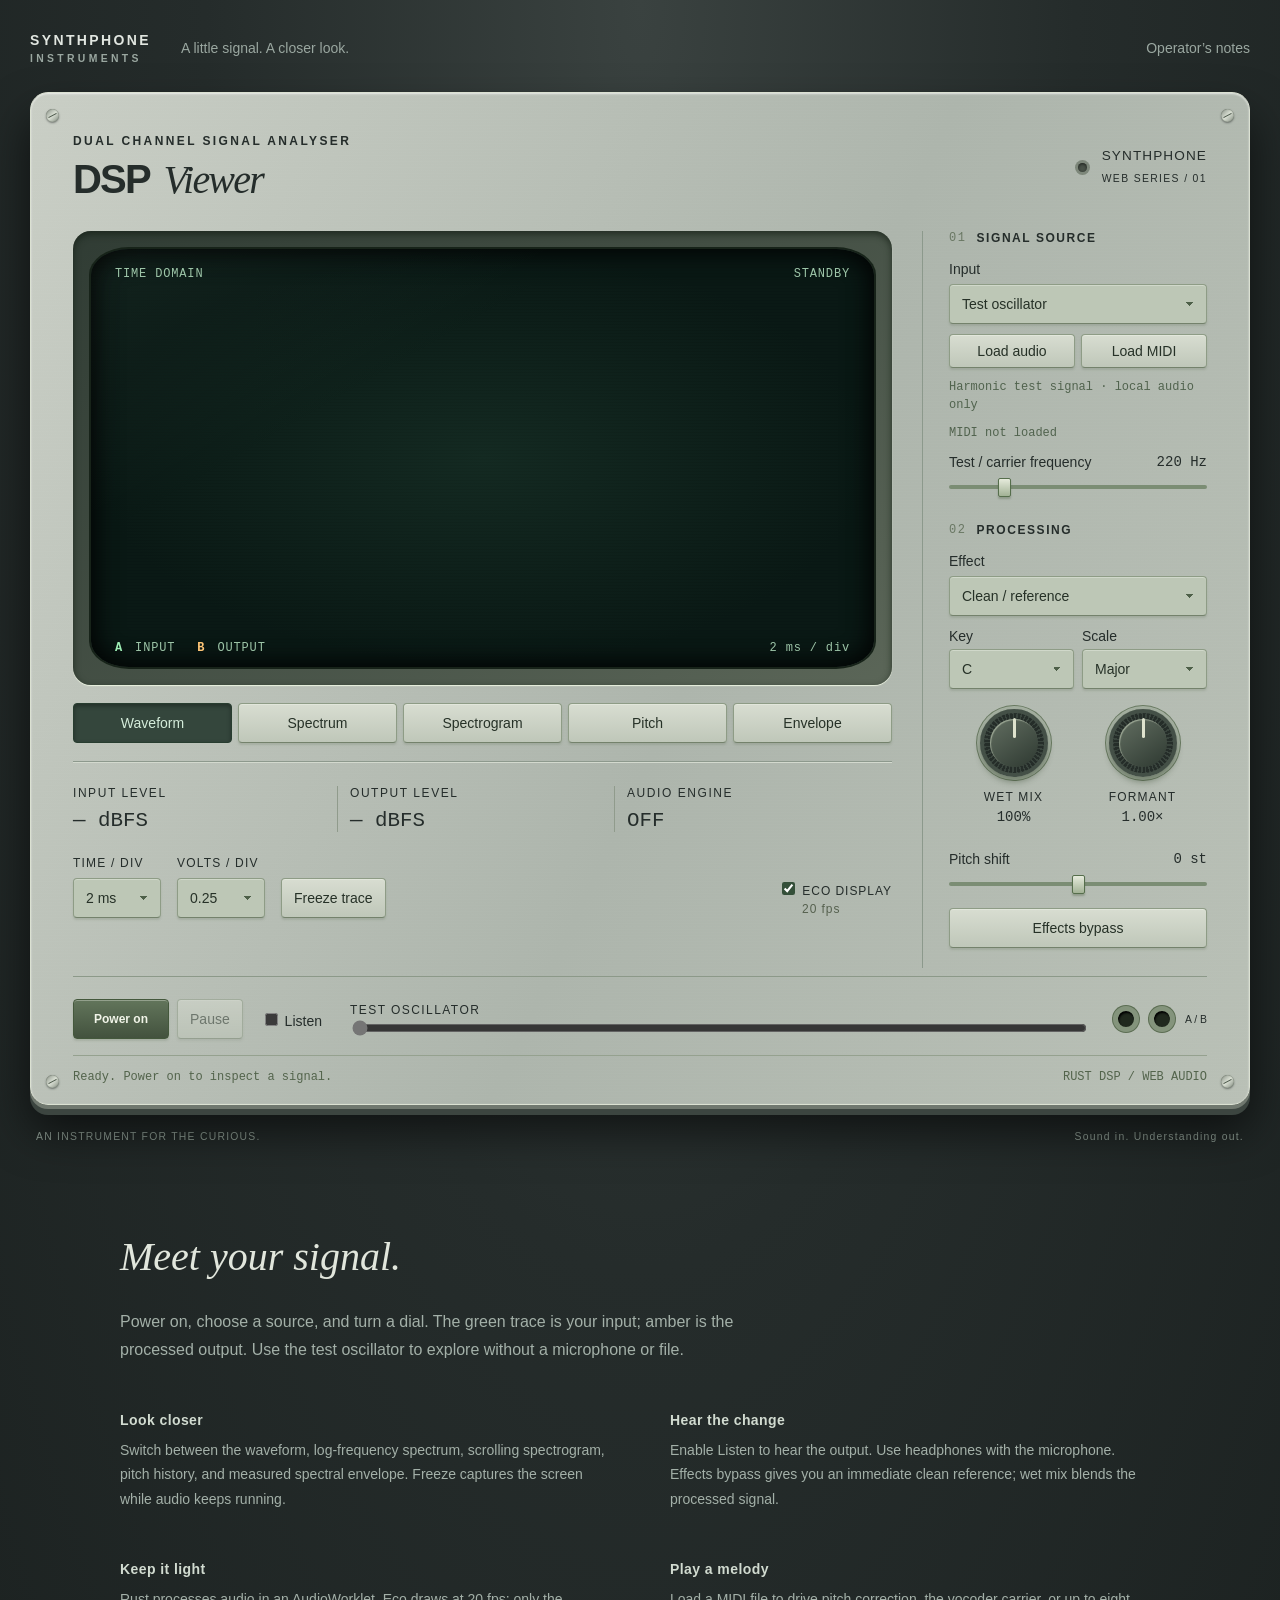
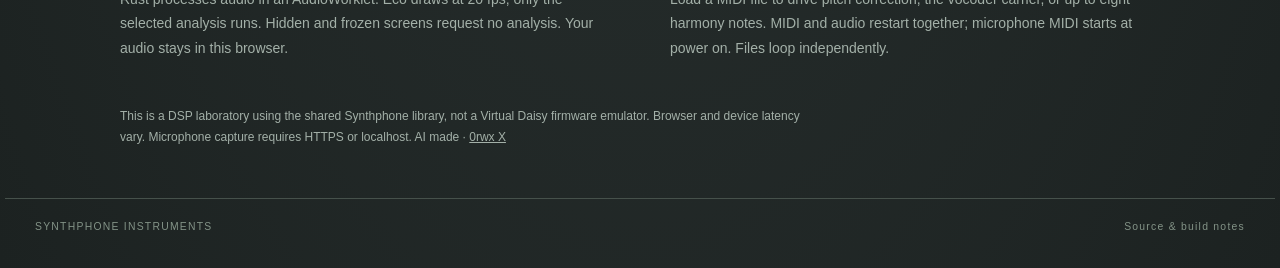
==== web/index.html @ ab773f1d "Build Rust web DSP viewer as an analog oscilloscope" ====
<!doctype html>
<html lang="en"><head><meta charset="utf-8"><meta name="viewport" content="width=device-width, initial-scale=1"><meta name="theme-color" content="#252c2b"><meta name="description" content="A hands-on DSP bench instrument. Hear and inspect Synthphone vocal effects with a Rust-powered dual-trace oscilloscope."><title>DSP Viewer · Synthphone instruments</title><link rel="stylesheet" href="instrument.css"></head>
<body>
<header class="bench-heading"><a class="brand" href="https://github.com/nathansbradshaw/synthphone-diagrams">SYNTHPHONE <span>INSTRUMENTS</span></a><span>A little signal. A closer look.</span><a href="#manual">Operator’s notes</a></header>
<main>
<section class="instrument" aria-label="DSP Viewer bench instrument">
<i class="screw tl" aria-hidden="true"></i><i class="screw tr" aria-hidden="true"></i><i class="screw bl" aria-hidden="true"></i><i class="screw br" aria-hidden="true"></i>
<header class="face-heading"><div><span class="eyebrow">DUAL CHANNEL SIGNAL ANALYSER</span><h1>DSP <em>Viewer</em></h1></div><div class="model"><span class="led" id="power-led"></span><span>SYNTHPHONE<br><b>WEB SERIES / 01</b></span></div></header>
<div class="face-body"><section class="display-section" aria-label="Signal display">
<div class="bezel"><div class="crt"><div class="screen-header"><span id="view-label">TIME DOMAIN</span><span id="screen-state">STANDBY</span></div><canvas id="scope" width="900" height="450" aria-label="Dual trace signal display, input green and output amber"></canvas><div class="screen-footer"><span><b class="channel-a">A</b> INPUT <b class="channel-b">B</b> OUTPUT</span><span id="screen-scale">2 ms / div</span></div></div></div>
<div class="display-switches" role="group" aria-label="Display mode"><button data-view="0" class="selected">Waveform</button><button data-view="1">Spectrum</button><button data-view="2">Spectrogram</button><button data-view="3">Pitch</button><button data-view="4">Envelope</button></div>
<div class="readouts"><div><span>INPUT LEVEL</span><strong id="input-level">— dBFS</strong></div><div><span>OUTPUT LEVEL</span><strong id="output-level">— dBFS</strong></div><div><span id="measure-label">AUDIO ENGINE</span><strong id="measurement">OFF</strong></div></div>
<div class="display-controls"><label class="mini-dial">TIME / DIV<select id="timebase"><option value="0.5">0.5 ms</option><option value="1">1 ms</option><option value="2" selected>2 ms</option></select></label><label class="mini-dial">VOLTS / DIV<select id="vertical"><option value="0.1">0.1</option><option value="0.25" selected>0.25</option><option value="0.5">0.5</option><option value="1">1.0</option></select></label><button id="freeze" aria-pressed="false">Freeze trace</button><label class="eco"><input id="eco" type="checkbox" checked> ECO DISPLAY <span>20 fps</span></label></div>
</section>
<aside class="control-panel" aria-label="Audio and effects controls">
<section class="control-section"><h2><span>01</span> SIGNAL SOURCE</h2><label for="source">Input</label><select id="source"><option value="tone">Test oscillator</option><option value="file">Audio file</option><option value="mic">Microphone</option></select><div class="file-row"><button id="load-audio">Load audio</button><button id="load-midi">Load MIDI</button></div><input hidden id="audio-file" type="file" accept="audio/*"><input hidden id="midi-file" type="file" accept=".mid,.midi"><p class="source-name" id="source-name">Harmonic test signal · local audio only</p><p class="source-name" id="midi-name">MIDI not loaded</p><label class="slider-label" for="frequency">Test / carrier frequency <output id="frequency-value">220 Hz</output></label><input class="flat-range" id="frequency" type="range" min="55" max="880" value="220" step="1"></section>
<section class="control-section"><h2><span>02</span> PROCESSING</h2><label for="effect">Effect</label><select id="effect"><option value="0">Clean / reference</option><option value="1">Pitch correction</option><option value="2">Vocoder</option><option value="3">Bitcrusher</option><option value="4">MIDI harmony</option><option value="5">Pitch / formant shift</option></select><div class="key-row"><label>Key<select id="key"><option>C</option><option>C♯</option><option>D</option><option>D♯</option><option>E</option><option>F</option><option>F♯</option><option>G</option><option>G♯</option><option>A</option><option>A♯</option><option>B</option></select></label><label>Scale<select id="scale"><option value="0">Major</option><option value="12">Minor</option></select></label></div>
<div class="dial-grid"><label class="dial-control"><span class="dial" id="mix-dial"><i></i></span><input id="mix" type="range" min="0" max="1" value="1" step="0.01" aria-label="Wet mix"><span>WET MIX</span><output id="mix-value">100%</output></label><label class="dial-control"><span class="dial" id="formant-dial"><i></i></span><input id="formant" type="range" min="0.5" max="2" value="1" step="0.01" aria-label="Formant ratio"><span>FORMANT</span><output id="formant-value">1.00×</output></label></div>
<label class="slider-label" for="shift">Pitch shift <output id="shift-value">0 st</output></label><input class="flat-range" id="shift" type="range" min="-12" max="12" step="1" value="0">
<div id="pitch-controls" hidden><label class="slider-label" for="strength">Correction <output id="strength-value">80%</output></label><input class="flat-range" id="strength" type="range" min="0" max="1" value="0.8" step="0.01"><label class="slider-label" for="speed">Retune speed <output id="speed-value">0.15</output></label><input class="flat-range" id="speed" type="range" min="0.01" max="1" value="0.15" step="0.01"></div>
<div id="crush-controls" hidden><label class="slider-label" for="bits">Bit depth <output id="bits-value">8 bit</output></label><input class="flat-range" id="bits" type="range" min="1" max="16" value="8" step="1"><label class="slider-label" for="reduction">Sample hold <output id="reduction-value">1×</output></label><input class="flat-range" id="reduction" type="range" min="1" max="32" value="1" step="1"></div>
<button id="bypass" class="bypass" aria-pressed="false">Effects bypass</button></section>
</aside></div>
<footer class="transport"><div class="transport-actions"><button id="power" class="power-button">Power on</button><button id="play" disabled>Pause</button><label class="monitor"><input type="checkbox" id="monitor"> Listen</label></div><div class="transport-file"><label for="seek" id="transport-name">TEST OSCILLATOR</label><input id="seek" type="range" min="0" max="1000" value="0" aria-label="Audio file position" disabled></div><div class="jacks" aria-hidden="true"><span class="jack"></span><span class="jack"></span><small>A / B</small></div></footer>
<div class="instrument-status"><span id="status" role="status" aria-live="polite">Ready. Power on to inspect a signal.</span><span id="engine-info">RUST DSP / WEB AUDIO</span></div>
</section>
<div class="bench-caption"><span>AN INSTRUMENT FOR THE CURIOUS.</span><span>Sound in. Understanding out.</span></div>
<section class="manual" id="manual"><h2>Meet your signal.</h2><p>Power on, choose a source, and turn a dial. The green trace is your input; amber is the processed output. Use the test oscillator to explore without a microphone or file.</p><div class="notes-grid"><article><h3>Look closer</h3><p>Switch between the waveform, log-frequency spectrum, scrolling spectrogram, pitch history, and measured spectral envelope. Freeze captures the screen while audio keeps running.</p></article><article><h3>Hear the change</h3><p>Enable Listen to hear the output. Use headphones with the microphone. Effects bypass gives you an immediate clean reference; wet mix blends the processed signal.</p></article><article><h3>Keep it light</h3><p>Rust processes audio in an AudioWorklet. Eco draws at 20 fps; only the selected analysis runs. Hidden and frozen screens request no analysis. Your audio stays in this browser.</p></article><article><h3>Play a melody</h3><p>Load a MIDI file to drive pitch correction, the vocoder carrier, or up to eight harmony notes. MIDI and audio restart together; microphone MIDI starts at power on. Files loop independently.</p></article></div><p class="small-print">This is a DSP laboratory using the shared Synthphone library, not a Virtual Daisy firmware emulator. Browser and device latency vary. Microphone capture requires HTTPS or localhost. AI made · <a href="https://0rwx.com/">0rwx X</a></p></section>
</main><footer class="page-footer">SYNTHPHONE INSTRUMENTS <a href="https://github.com/nathansbradshaw/synthphone-diagrams">Source &amp; build notes</a></footer>
<script type="module">import init, {mount} from './pkg/dsp_viewer_web.js'; try {await init(); mount();} catch(e) { document.getElementById('status').textContent='Could not start: '+e; console.error(e); }</script>
</body></html>
---- web/instrument.css ----
:root{color-scheme:dark;--metal:#b8beb6;--ink:#252d2b;--green:#9eefb6;--amber:#ffc677;font-family:Arial,Helvetica,sans-serif;font-size:16px}*{box-sizing:border-box}body{margin:0;color:#c5ccc7;background:radial-gradient(ellipse at 50% 0,#3a4240 0,#252c2b 48%,#1c2221 100%);min-height:100vh}a{color:inherit;text-decoration:none}a:hover{text-decoration:underline}.bench-heading{max-width:1330px;margin:0 auto;padding:32px 30px 28px;display:flex;gap:30px;align-items:center;font-size:.875rem;color:#9aa7a0}.bench-heading>a:last-child{margin-left:auto}.brand{letter-spacing:.17em;font-weight:800;color:#e1e6e0}.brand span{display:block;letter-spacing:.32em;font-size:.65rem;margin-top:5px;color:#9aa7a0}main{max-width:1330px;margin:auto;padding:0 30px}.instrument{position:relative;background:repeating-linear-gradient(0deg,#ffffff03 0,#ffffff03 1px,transparent 1px,transparent 3px),linear-gradient(115deg,#c9cec5,#adb5ac 55%,#b9c0b6);border:1px solid #dbe1d2;border-radius:18px;padding:38px 42px 18px;color:var(--ink);box-shadow:0 4px 0 #70786f,0 10px 0 #3c4540,0 25px 45px #0009,inset 0 1px 2px #ffffffa6}.screw{position:absolute;width:13px;height:13px;border-radius:50%;background:linear-gradient(135deg,#899187,#d9dfd3 50%,#838c81);box-shadow:0 1px 2px #252b2a88,inset 0 0 1px #3b4538}.screw:after{content:'';position:absolute;top:6px;left:2px;right:2px;height:1px;background:#444f43;transform:rotate(-28deg)}.tl{left:15px;top:16px}.tr{right:15px;top:16px}.bl{left:15px;bottom:16px}.br{right:15px;bottom:16px}.face-heading{display:flex;justify-content:space-between;align-items:center;margin-bottom:28px}.eyebrow{font-size:.75rem;letter-spacing:.2em;font-weight:bold}h1{font-size:2.5rem;letter-spacing:-.045em;margin:7px 0 0;font-weight:800}h1 em{font-family:Georgia,serif;font-weight:normal;margin-left:5px}.model{display:flex;align-items:center;gap:15px;font-size:.85rem;line-height:1.6;letter-spacing:.08em}.model b{font-size:.65rem;letter-spacing:.13em;font-weight:normal}.led{width:9px;height:9px;display:block;border-radius:50%;background:#4a5349;box-shadow:inset 0 1px 3px #0009,0 0 0 3px #7d877a}.led.on{background:#b8ef92;box-shadow:0 0 8px #8aff54,0 0 0 3px #7d877a}.face-body{display:grid;grid-template-columns:minmax(0,1fr) 285px;gap:30px}.bezel{background:linear-gradient(145deg,#303c34,#5b6658);padding:18px;border-radius:18px;box-shadow:inset 0 3px 7px #111b11a6,0 1px 1px #eaf2df}.crt{background:radial-gradient(ellipse,#142a22,#0a1915 70%);border-radius:38px / 26px;position:relative;overflow:hidden;box-shadow:inset 0 0 24px #000c,0 0 0 2px #172319;color:#9dc5a8;padding:18px 24px 12px}.crt:after{content:'';position:absolute;inset:0;pointer-events:none;background:linear-gradient(150deg,#d8fae00b,transparent 35%),repeating-linear-gradient(0deg,#0000000c 0,#0000000c 1px,transparent 1px,transparent 3px);box-shadow:inset 0 0 30px #0009;border-radius:inherit}.screen-header,.screen-footer{font-family:'Courier New',monospace;font-size:.75rem;letter-spacing:.07em;display:flex;justify-content:space-between;gap:12px;position:relative;z-index:1}.screen-header{padding:0 0 10px}.screen-footer{padding-top:10px}#scope{width:100%;height:340px;display:block}.channel-a{color:var(--green);margin-right:4px}.channel-b{color:var(--amber);margin:0 4px 0 14px}.display-switches{display:flex;gap:6px;padding:18px 0;border-bottom:1px solid #8d998d;box-shadow:0 1px 0 #d3d9ce}.display-switches button{flex:1;padding:10px 4px;font-size:.75rem}.display-switches .selected{background:#34463c;color:#d5eddb;border-color:#283d30;box-shadow:inset 0 2px 4px #0005}.readouts{display:grid;grid-template-columns:1fr 1fr 1fr;padding:24px 0;gap:12px}.readouts>div{border-right:1px solid #909b8c;padding-right:8px}.readouts>div:last-child{border:0}.readouts span{display:block;font-size:.65rem;letter-spacing:.13em;margin-bottom:9px}.readouts strong{font-family:'Courier New',monospace;font-weight:normal;font-size:1.3rem}.display-controls{display:flex;gap:16px;align-items:end;padding-bottom:15px}.mini-dial{font-size:.65rem;letter-spacing:.1em}.mini-dial select{display:block;margin-top:8px;width:88px}.eco{font-size:.65rem;letter-spacing:.08em;margin-left:auto;line-height:1.5}.eco span{display:block;margin-left:24px;color:#56614f}.control-panel{border-left:1px solid #8c998c;padding-left:26px}.control-section{margin-bottom:20px}.control-section h2{font-size:.7rem;letter-spacing:.13em;display:flex;gap:10px;align-items:center;margin:0 0 16px}.control-section h2 span{font-family:'Courier New',monospace;color:#697763;font-weight:normal}.control-section>label{font-size:.75rem;display:block;margin-bottom:7px}.control-section>select{width:100%}button,select{font-family:inherit;font-size:.875rem;color:#263127;background:linear-gradient(#d8ddd1,#bfc7b9);border:1px solid #8e9c86;border-bottom-color:#74826c;border-radius:4px;padding:10px 12px;box-shadow:0 2px 2px #56674d30,inset 0 1px 0 #f7f9f055;cursor:pointer;min-height:40px}button:active{box-shadow:inset 0 2px 3px #0003;transform:translateY(1px)}button:disabled{opacity:.5;cursor:default}button:focus-visible,select:focus-visible,input:focus-visible{outline:2px solid #155f3e;outline-offset:4px}select{appearance:none;background-image:linear-gradient(45deg,transparent 50%,#4e6049 50%),linear-gradient(135deg,#4e6049 50%,transparent 50%);background-position:calc(100% - 16px) 17px,calc(100% - 12px) 17px;background-size:4px 4px;background-repeat:no-repeat;background-color:#bdc7b6;padding-right:28px}.file-row{display:flex;gap:6px;margin-top:10px}.file-row button{flex:1;font-size:.75rem;min-height:34px;padding:7px}.source-name{font-family:'Courier New',monospace;font-size:.7rem;color:#51634e;line-height:1.5;margin:10px 0;overflow-wrap:anywhere}.key-row{display:flex;gap:8px;margin-top:12px}.key-row label{flex:1;font-size:.75rem}.key-row select{display:block;width:100%;margin-top:5px}.dial-grid{display:flex;justify-content:space-around;padding:20px 0 14px}.dial-control{position:relative;display:flex;flex-direction:column;align-items:center;font-size:.65rem;letter-spacing:.1em;gap:5px}.dial{--angle:0deg;width:68px;height:68px;background:repeating-conic-gradient(from 0deg,#252d29 0deg 5deg,#39443d 5deg 8deg);border:4px solid #445047;border-radius:50%;box-shadow:0 5px 6px #30402966,0 0 0 3px #a4afa0,0 0 0 4px #687960;display:block;margin-bottom:8px;position:relative}.dial:before{content:'';position:absolute;inset:6px;border-radius:50%;background:linear-gradient(145deg,#626e61,#2e3931);box-shadow:inset 1px 1px 1px #9ba694}.dial i{position:absolute;width:3px;height:20px;left:29px;top:5px;background:#dfe3ce;transform:rotate(var(--angle));transform-origin:50% 25px;border-radius:2px}.dial-control input{position:absolute;top:0;left:-8px;width:86px;height:74px;margin:0;opacity:.001;cursor:ew-resize}.dial-control:focus-within .dial{outline:2px solid #155f3e;outline-offset:6px}.dial-control output{font-family:'Courier New',monospace;font-size:.8rem;letter-spacing:0}.slider-label{display:flex!important;justify-content:space-between;margin:12px 0 5px!important;font-size:.75rem!important}.slider-label output{font-family:'Courier New',monospace}.flat-range{appearance:none;width:100%;height:4px;background:#7b8d74;border-radius:3px;margin:10px 0 14px;accent-color:#3f5541}.flat-range::-webkit-slider-thumb{appearance:none;width:13px;height:19px;border:1px solid #566e4c;border-radius:2px;background:linear-gradient(#e6ebdc,#a2b295);box-shadow:0 2px 2px #48593c55}.bypass{width:100%;font-size:.75rem;margin-top:8px}.bypass[aria-pressed=true],#freeze[aria-pressed=true]{background:#8b683b;color:#fff0ce}.transport{display:flex;align-items:center;gap:28px;border-top:1px solid #8c9989;margin-top:8px;padding:22px 0 16px}.transport-actions{display:flex;align-items:center;gap:8px}.power-button{background:linear-gradient(#62755b,#43523e);color:#f1f4e8;border-color:#44583c;padding:12px 20px;font-weight:bold;font-size:.75rem}.monitor{font-size:.75rem;margin-left:10px;white-space:nowrap}input[type=checkbox]{accent-color:#344f39}.transport-file{flex:1}.transport-file label{font-size:.65rem;letter-spacing:.12em}.transport-file input{display:block;width:100%;height:16px;accent-color:#435d3c}.jacks{display:flex;align-items:center;gap:10px}.jack{width:26px;height:26px;border:5px solid #84947c;border-radius:50%;background:#20291e;box-shadow:0 0 0 1px #5b6d52,inset 1px 2px 2px #000}.jacks small{font-size:.65rem}.instrument-status{border-top:1px solid #95a18f;display:flex;justify-content:space-between;gap:14px;padding-top:12px;font-family:'Courier New',monospace;font-size:.65rem;line-height:1.5;color:#53644c}.bench-caption{display:flex;justify-content:space-between;margin:26px 6px 0;color:#8e9d94;font-size:.65rem;letter-spacing:.12em}.manual{max-width:1040px;margin:80px auto 50px;color:#a3b0a8;line-height:1.75}.manual h2{font-family:Georgia,serif;font-style:italic;font-size:2.5rem;color:#e1e6dc;font-weight:normal;margin-bottom:12px}.manual>p{max-width:680px}.notes-grid{display:grid;grid-template-columns:1fr 1fr;gap:18px 60px;margin-top:30px}.manual h3{font-size:.875rem;color:#d1dbd0;letter-spacing:.03em;margin-bottom:5px}.manual article p{margin-top:0;font-size:.875rem}.small-print{font-size:.75rem;margin-top:32px}.small-print a{text-decoration:underline}.page-footer{max-width:1270px;margin:40px auto 0;padding:22px 30px 36px;border-top:1px solid #46514b;font-size:.65rem;letter-spacing:.12em;display:flex;justify-content:space-between;color:#839387}[hidden]{display:none!important}@media(min-width:1400px){#scope{height:390px}}@media(max-width:1050px){.instrument{padding:30px 25px 18px}.face-body{gap:20px;grid-template-columns:minmax(0,1fr) 245px}.control-panel{padding-left:20px}.crt{padding:16px}#scope{height:315px}.display-controls{flex-wrap:wrap}.eco{margin-left:0}.readouts strong{font-size:1rem}}@media(max-width:780px){main{padding:0 14px}.bench-heading{padding:24px 18px}.bench-heading>span{display:none}.face-body{grid-template-columns:1fr}.instrument{padding:30px 20px 18px}.face-heading{margin-bottom:20px}.eyebrow{font-size:.6rem}h1{font-size:2rem}.model{font-size:.65rem;gap:8px}.model b{font-size:.55rem}.bezel{padding:10px}.control-panel{border-left:0;border-top:1px solid #8c998c;padding:20px 0 0;display:grid;grid-template-columns:1fr 1fr;gap:24px}.control-section{min-width:0}#scope{height:280px}.display-switches button{font-size:.65rem}.display-controls{justify-content:space-between}.eco{margin-left:0}.transport{gap:12px;flex-wrap:wrap}.jacks{display:none}.transport-file{flex-basis:100%}.instrument-status{flex-direction:column;gap:4px}.bench-caption{font-size:.55rem}.manual{margin:60px 12px 30px}.notes-grid{gap:12px 25px}.readouts{padding:20px 0}.screen-header,.screen-footer{font-size:.6rem}}@media(max-width:430px){.control-panel{grid-template-columns:1fr}.display-switches{gap:3px}.display-switches button{font-size:.6rem}.crt{padding:14px 10px}.readouts span{font-size:.55rem}.readouts strong{font-size:.9rem}.model{display:none}.notes-grid{grid-template-columns:1fr}.transport-actions{gap:6px}.power-button{padding:10px 14px}}
/* Legible panel engraving at the browser's default font size. */
.control-section>label,.slider-label,.key-row label,.file-row button,.bypass,.display-switches button,.monitor{font-size:.875rem!important}.control-section h2,.readouts span,.mini-dial,.dial-control,.eco,.source-name,.instrument-status,.transport-file label{font-size:.75rem}.display-switches{flex-wrap:wrap}.display-switches button{min-width:95px}.dial-control output{font-size:.875rem}.source-name{line-height:1.5}.control-panel{min-width:0}.instrument-status span{overflow-wrap:anywhere}@media(max-width:430px){.display-switches button{flex-basis:30%;min-width:80px}.display-controls{gap:10px}.eco{font-size:.75rem}.readouts span{font-size:.65rem}}
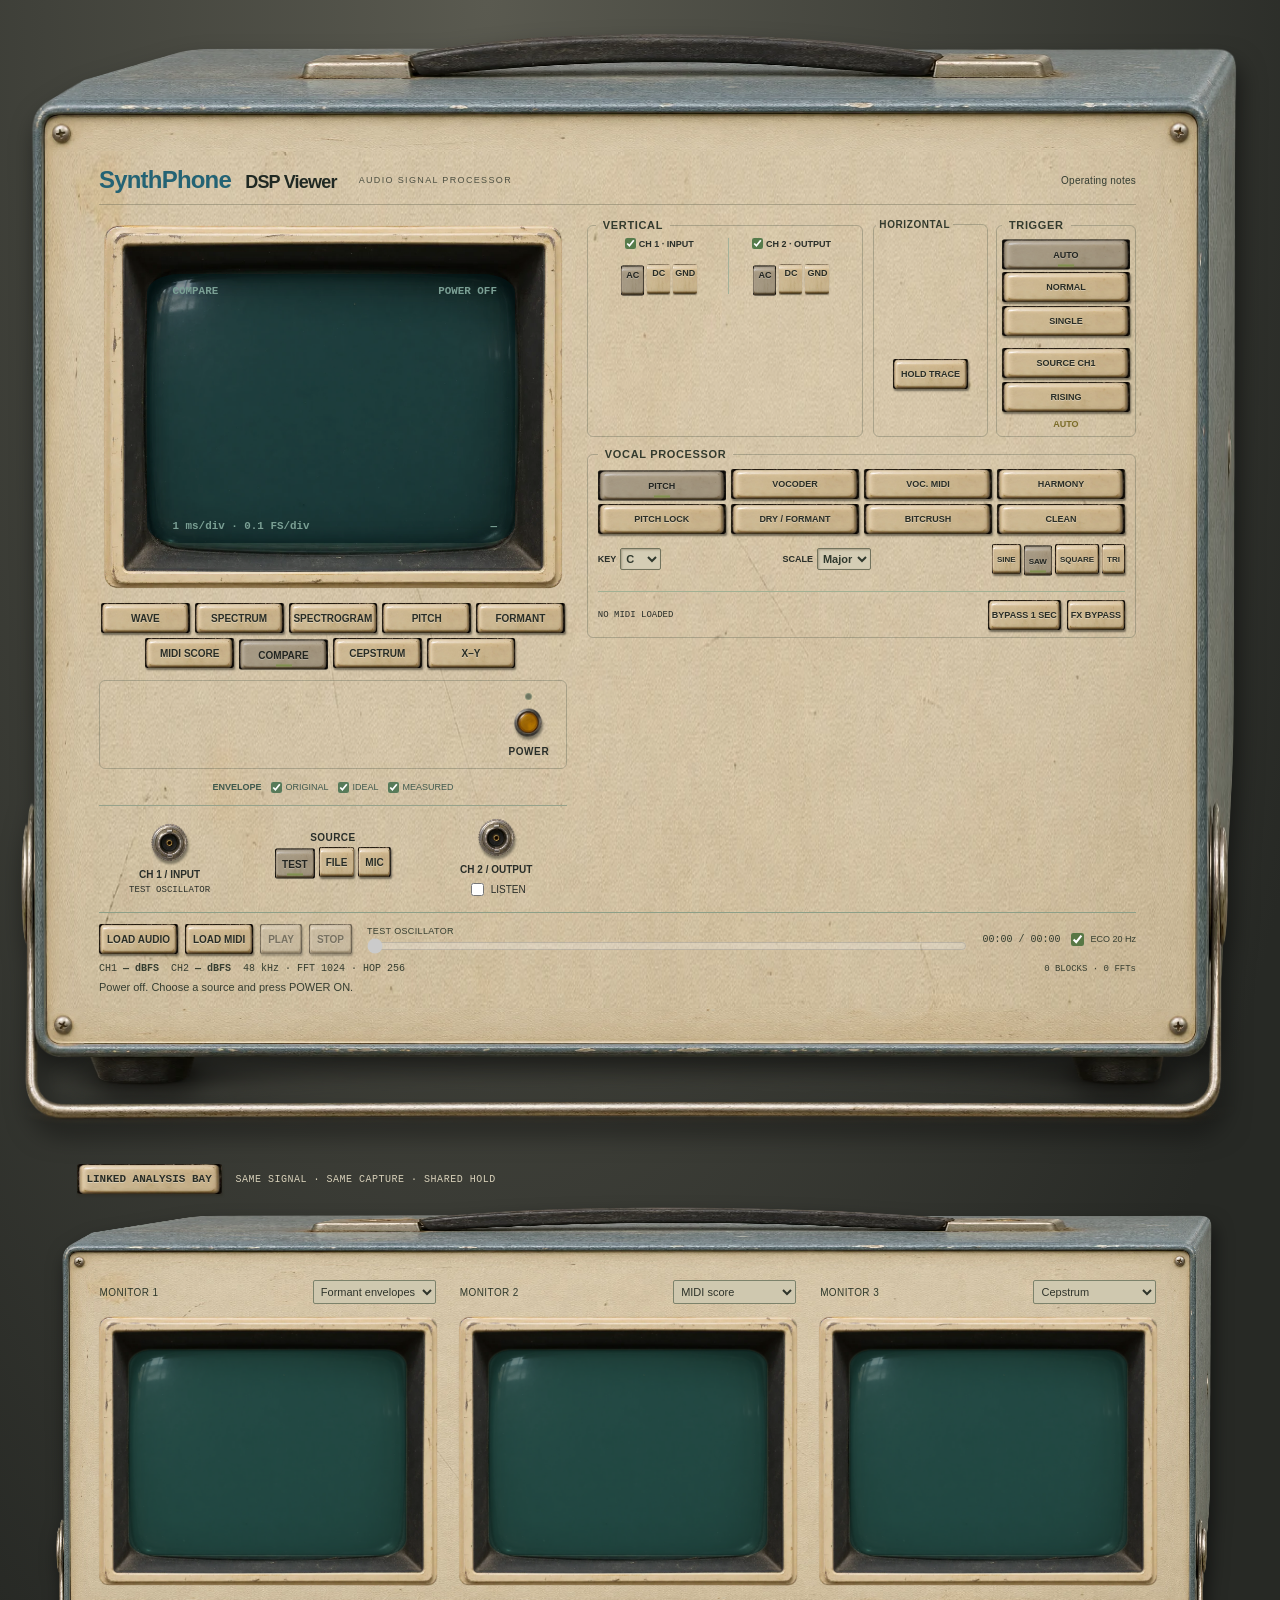
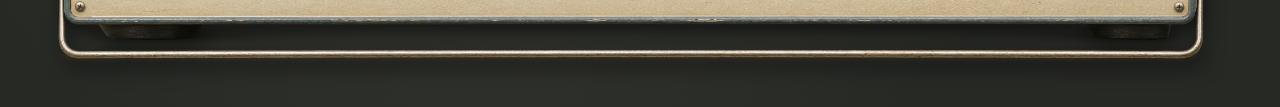
==== commit c7ae4ecd: "Rebuild DSP Viewer as a photographic oscilloscope with full native controls" ====
--- a/web/index.html
+++ b/web/index.html
@@ -1,31 +1,26 @@
 <!doctype html>
-<html lang="en"><head><meta charset="utf-8"><meta name="viewport" content="width=device-width, initial-scale=1"><meta name="theme-color" content="#252c2b"><meta name="description" content="A hands-on DSP bench instrument. Hear and inspect Synthphone vocal effects with a Rust-powered dual-trace oscilloscope."><title>DSP Viewer · Synthphone instruments</title><link rel="stylesheet" href="instrument.css"></head>
-<body>
-<header class="bench-heading"><a class="brand" href="https://github.com/nathansbradshaw/synthphone-diagrams">SYNTHPHONE <span>INSTRUMENTS</span></a><span>A little signal. A closer look.</span><a href="#manual">Operator’s notes</a></header>
-<main>
-<section class="instrument" aria-label="DSP Viewer bench instrument">
-<i class="screw tl" aria-hidden="true"></i><i class="screw tr" aria-hidden="true"></i><i class="screw bl" aria-hidden="true"></i><i class="screw br" aria-hidden="true"></i>
-<header class="face-heading"><div><span class="eyebrow">DUAL CHANNEL SIGNAL ANALYSER</span><h1>DSP <em>Viewer</em></h1></div><div class="model"><span class="led" id="power-led"></span><span>SYNTHPHONE<br><b>WEB SERIES / 01</b></span></div></header>
-<div class="face-body"><section class="display-section" aria-label="Signal display">
-<div class="bezel"><div class="crt"><div class="screen-header"><span id="view-label">TIME DOMAIN</span><span id="screen-state">STANDBY</span></div><canvas id="scope" width="900" height="450" aria-label="Dual trace signal display, input green and output amber"></canvas><div class="screen-footer"><span><b class="channel-a">A</b> INPUT <b class="channel-b">B</b> OUTPUT</span><span id="screen-scale">2 ms / div</span></div></div></div>
-<div class="display-switches" role="group" aria-label="Display mode"><button data-view="0" class="selected">Waveform</button><button data-view="1">Spectrum</button><button data-view="2">Spectrogram</button><button data-view="3">Pitch</button><button data-view="4">Envelope</button></div>
-<div class="readouts"><div><span>INPUT LEVEL</span><strong id="input-level">— dBFS</strong></div><div><span>OUTPUT LEVEL</span><strong id="output-level">— dBFS</strong></div><div><span id="measure-label">AUDIO ENGINE</span><strong id="measurement">OFF</strong></div></div>
-<div class="display-controls"><label class="mini-dial">TIME / DIV<select id="timebase"><option value="0.5">0.5 ms</option><option value="1">1 ms</option><option value="2" selected>2 ms</option></select></label><label class="mini-dial">VOLTS / DIV<select id="vertical"><option value="0.1">0.1</option><option value="0.25" selected>0.25</option><option value="0.5">0.5</option><option value="1">1.0</option></select></label><button id="freeze" aria-pressed="false">Freeze trace</button><label class="eco"><input id="eco" type="checkbox" checked> ECO DISPLAY <span>20 fps</span></label></div>
-</section>
-<aside class="control-panel" aria-label="Audio and effects controls">
-<section class="control-section"><h2><span>01</span> SIGNAL SOURCE</h2><label for="source">Input</label><select id="source"><option value="tone">Test oscillator</option><option value="file">Audio file</option><option value="mic">Microphone</option></select><div class="file-row"><button id="load-audio">Load audio</button><button id="load-midi">Load MIDI</button></div><input hidden id="audio-file" type="file" accept="audio/*"><input hidden id="midi-file" type="file" accept=".mid,.midi"><p class="source-name" id="source-name">Harmonic test signal · local audio only</p><p class="source-name" id="midi-name">MIDI not loaded</p><label class="slider-label" for="frequency">Test / carrier frequency <output id="frequency-value">220 Hz</output></label><input class="flat-range" id="frequency" type="range" min="55" max="880" value="220" step="1"></section>
-<section class="control-section"><h2><span>02</span> PROCESSING</h2><label for="effect">Effect</label><select id="effect"><option value="0">Clean / reference</option><option value="1">Pitch correction</option><option value="2">Vocoder</option><option value="3">Bitcrusher</option><option value="4">MIDI harmony</option><option value="5">Pitch / formant shift</option></select><div class="key-row"><label>Key<select id="key"><option>C</option><option>C♯</option><option>D</option><option>D♯</option><option>E</option><option>F</option><option>F♯</option><option>G</option><option>G♯</option><option>A</option><option>A♯</option><option>B</option></select></label><label>Scale<select id="scale"><option value="0">Major</option><option value="12">Minor</option></select></label></div>
-<div class="dial-grid"><label class="dial-control"><span class="dial" id="mix-dial"><i></i></span><input id="mix" type="range" min="0" max="1" value="1" step="0.01" aria-label="Wet mix"><span>WET MIX</span><output id="mix-value">100%</output></label><label class="dial-control"><span class="dial" id="formant-dial"><i></i></span><input id="formant" type="range" min="0.5" max="2" value="1" step="0.01" aria-label="Formant ratio"><span>FORMANT</span><output id="formant-value">1.00×</output></label></div>
-<label class="slider-label" for="shift">Pitch shift <output id="shift-value">0 st</output></label><input class="flat-range" id="shift" type="range" min="-12" max="12" step="1" value="0">
-<div id="pitch-controls" hidden><label class="slider-label" for="strength">Correction <output id="strength-value">80%</output></label><input class="flat-range" id="strength" type="range" min="0" max="1" value="0.8" step="0.01"><label class="slider-label" for="speed">Retune speed <output id="speed-value">0.15</output></label><input class="flat-range" id="speed" type="range" min="0.01" max="1" value="0.15" step="0.01"></div>
-<div id="crush-controls" hidden><label class="slider-label" for="bits">Bit depth <output id="bits-value">8 bit</output></label><input class="flat-range" id="bits" type="range" min="1" max="16" value="8" step="1"><label class="slider-label" for="reduction">Sample hold <output id="reduction-value">1×</output></label><input class="flat-range" id="reduction" type="range" min="1" max="32" value="1" step="1"></div>
-<button id="bypass" class="bypass" aria-pressed="false">Effects bypass</button></section>
-</aside></div>
-<footer class="transport"><div class="transport-actions"><button id="power" class="power-button">Power on</button><button id="play" disabled>Pause</button><label class="monitor"><input type="checkbox" id="monitor"> Listen</label></div><div class="transport-file"><label for="seek" id="transport-name">TEST OSCILLATOR</label><input id="seek" type="range" min="0" max="1000" value="0" aria-label="Audio file position" disabled></div><div class="jacks" aria-hidden="true"><span class="jack"></span><span class="jack"></span><small>A / B</small></div></footer>
-<div class="instrument-status"><span id="status" role="status" aria-live="polite">Ready. Power on to inspect a signal.</span><span id="engine-info">RUST DSP / WEB AUDIO</span></div>
-</section>
-<div class="bench-caption"><span>AN INSTRUMENT FOR THE CURIOUS.</span><span>Sound in. Understanding out.</span></div>
-<section class="manual" id="manual"><h2>Meet your signal.</h2><p>Power on, choose a source, and turn a dial. The green trace is your input; amber is the processed output. Use the test oscillator to explore without a microphone or file.</p><div class="notes-grid"><article><h3>Look closer</h3><p>Switch between the waveform, log-frequency spectrum, scrolling spectrogram, pitch history, and measured spectral envelope. Freeze captures the screen while audio keeps running.</p></article><article><h3>Hear the change</h3><p>Enable Listen to hear the output. Use headphones with the microphone. Effects bypass gives you an immediate clean reference; wet mix blends the processed signal.</p></article><article><h3>Keep it light</h3><p>Rust processes audio in an AudioWorklet. Eco draws at 20 fps; only the selected analysis runs. Hidden and frozen screens request no analysis. Your audio stays in this browser.</p></article><article><h3>Play a melody</h3><p>Load a MIDI file to drive pitch correction, the vocoder carrier, or up to eight harmony notes. MIDI and audio restart together; microphone MIDI starts at power on. Files loop independently.</p></article></div><p class="small-print">This is a DSP laboratory using the shared Synthphone library, not a Virtual Daisy firmware emulator. Browser and device latency vary. Microphone capture requires HTTPS or localhost. AI made · <a href="https://0rwx.com/">0rwx X</a></p></section>
-</main><footer class="page-footer">SYNTHPHONE INSTRUMENTS <a href="https://github.com/nathansbradshaw/synthphone-diagrams">Source &amp; build notes</a></footer>
-<script type="module">import init, {mount} from './pkg/dsp_viewer_web.js'; try {await init(); mount();} catch(e) { document.getElementById('status').textContent='Could not start: '+e; console.error(e); }</script>
-</body></html>
+<html lang="en" data-build="__BUILD__"><head><meta charset="utf-8"><meta name="viewport" content="width=device-width,initial-scale=1"><meta name="theme-color" content="#25383b"><meta name="description" content="SynthPhone DSP Viewer: a working Rust audio processor and oscilloscope for input/output waveform, spectrum, formant, pitch and MIDI analysis."><title>SynthPhone DSP Viewer</title><link rel="stylesheet" href="instrument.css?v=__BUILD__"><link rel="stylesheet" href="./photographic.css?v=__BUILD__"></head>
+<body><main class="bench"><div class="scope-handle" aria-hidden="true"></div><section class="instrument" data-mode="1" aria-label="SynthPhone DSP Viewer oscilloscope">
+<div class="fastener top-left" aria-hidden="true"></div><div class="fastener top-right" aria-hidden="true"></div><div class="fastener bottom-left" aria-hidden="true"></div><div class="fastener bottom-right" aria-hidden="true"></div>
+<header class="nameplate"><h1><span>SynthPhone</span> DSP Viewer</h1><span class="plate-spec">AUDIO SIGNAL PROCESSOR</span><button id="help-button" class="flat-button" aria-controls="manual" aria-expanded="false">Operating notes</button></header>
+<div class="front-panel"><div class="display-column">
+<div class="crt-hood"><div class="hood-inner"><div class="crt-glass"><canvas id="grid" width="1000" height="800" aria-hidden="true"></canvas><canvas id="scope" width="1000" height="800" aria-label="Live input and output measurement display"></canvas><div class="crt-readout crt-top"><span id="view-label">COMPARE</span><span id="screen-state">POWER OFF</span></div><div class="crt-readout crt-bottom"><span id="screen-scale">1 ms/div · 0.1 FS/div</span><span id="measurement">—</span></div><div class="glass-reflection" aria-hidden="true"></div></div></div></div>
+<div class="measurement-bank" role="group" aria-label="Display measurement"><button data-view="0">WAVE</button><button data-view="1">SPECTRUM</button><button data-view="2">SPECTROGRAM</button><button data-view="3">PITCH</button><button data-view="4">FORMANT</button><button data-view="5">MIDI SCORE</button><button data-view="6" class="selected" aria-pressed="true">COMPARE</button><button data-view="7">CEPSTRUM</button><button data-view="8">X–Y</button></div>
+<div class="crt-adjustments"><div class="knob-mount small" data-id="intensity" data-label="INTENSITY" data-min="0.1" data-max="1" data-step="0.01" data-default="0.7" data-ticks="LOW,MID,HIGH"></div><div class="knob-mount small" data-id="focus" data-label="FOCUS" data-min="0" data-max="1" data-step="0.01" data-default="0.12" data-ticks="SHARP,SOFT"></div><div class="knob-mount small" data-id="illumination" data-label="GRATICULE" data-min="0" data-max="1" data-step="0.01" data-default="0.45" data-ticks="DIM,BRIGHT"></div><div class="knob-mount small" data-id="persistence" data-label="PERSISTENCE" data-min="0" data-max="1" data-step="0.01" data-default="0.15" data-ticks="OFF,LONG"></div><div class="power-control"><span id="power-led" class="indicator"></span><button id="power" aria-label="Power" class="power-rocker" aria-pressed="false">POWER ON</button><small>POWER</small></div></div>
+<div class="overlay-switches" role="group" aria-label="Spectral envelope curves"><span>ENVELOPE</span><label><input id="env-before" type="checkbox" checked>ORIGINAL</label><label><input id="env-ideal" type="checkbox" checked>IDEAL</label><label><input id="env-actual" type="checkbox" checked>MEASURED</label></div>
+<div class="patch-row"><div class="patch-point"><button id="patch-input" class="bnc" aria-label="Input connector: load audio file"><span></span></button><b>CH 1 / INPUT</b><small id="source-name">TEST OSCILLATOR</small></div><div class="source-switch"><span>SOURCE</span><div class="button-strip" role="group" aria-label="Audio source"><button data-source="tone" class="selected">TEST</button><button data-source="file">FILE</button><button data-source="mic">MIC</button></div><select id="source" class="sr-only" aria-label="Audio source"><option value="tone">Test oscillator</option><option value="file">Audio file</option><option value="mic">Microphone</option></select><div class="knob-mount tiny" data-id="test-frequency" data-label="TEST / Hz" data-min="50" data-max="2000" data-step="1" data-default="220" data-ticks="50,440,2k"></div></div><div class="patch-point"><button id="patch-output" class="bnc" aria-label="Output connector: toggle listening" aria-pressed="false"><span></span></button><b>CH 2 / OUTPUT</b><label class="listen-label"><input type="checkbox" id="monitor">LISTEN</label></div></div>
+</div>
+<div class="controls-column"><div class="scope-controls">
+<fieldset class="vertical-bank"><legend>VERTICAL</legend><div class="channel-pair"><div class="channel-control"><label class="channel-enable"><input id="show-a" type="checkbox" checked>CH 1 · INPUT</label><div class="knob-mount small" data-id="position-a" data-label="POSITION" data-min="-3" data-max="3" data-step="0.05" data-default="1.35" data-ticks="−3,0,+3"></div><div class="knob-mount large" data-id="vertical" data-label="FS / DIV" data-values="0.01,0.02,0.05,0.1,0.2,0.5,1" data-default="4" data-ticks=".01,.02,.05,.1,.2,.5,1"></div><div class="coupling" role="group" aria-label="Input coupling"><label><input type="radio" name="coupling-a" value="0" checked>AC</label><label><input type="radio" name="coupling-a" value="1">DC</label><label><input type="radio" name="coupling-a" value="2">GND</label></div></div><div class="channel-control"><label class="channel-enable"><input id="show-b" type="checkbox" checked>CH 2 · OUTPUT</label><div class="knob-mount small" data-id="position-b" data-label="POSITION" data-min="-3" data-max="3" data-step="0.05" data-default="-1.35" data-ticks="−3,0,+3"></div><div class="knob-mount large" data-id="vertical-out" data-label="FS / DIV" data-values="0.01,0.02,0.05,0.1,0.2,0.5,1" data-default="4" data-ticks=".01,.02,.05,.1,.2,.5,1"></div><div class="coupling" role="group" aria-label="Output coupling"><label><input type="radio" name="coupling-b" value="0" checked>AC</label><label><input type="radio" name="coupling-b" value="1">DC</label><label><input type="radio" name="coupling-b" value="2">GND</label></div></div></div></fieldset>
+<div class="sweep-trigger"><fieldset class="horizontal-bank"><legend>HORIZONTAL</legend><div class="knob-mount large" data-id="timebase" data-label="ms / DIV" data-values="0.1,0.2,0.5,1,2" data-default="3" data-ticks=".1,.2,.5,1,2"></div><button id="freeze" class="square-button" aria-pressed="false">HOLD TRACE</button></fieldset><fieldset class="trigger-bank"><legend>TRIGGER</legend><div class="button-strip" role="group" aria-label="Trigger mode"><button data-trigger="0" class="selected">AUTO</button><button data-trigger="1">NORMAL</button><button data-trigger="2">SINGLE</button></div><div class="knob-mount small" data-id="trigger-level" data-label="LEVEL / FS" data-min="-1" data-max="1" data-step="0.01" data-default="0" data-ticks="−1,0,+1"></div><div class="trigger-switches"><button id="trigger-source" aria-pressed="false">SOURCE CH1</button><button id="trigger-slope" aria-pressed="false">RISING</button></div><span id="trigger-led" class="trigger-lamp">AUTO</span></fieldset></div>
+</div>
+<fieldset class="processor-bank"><legend>VOCAL PROCESSOR</legend><div class="mode-bank" role="group" aria-label="Processing mode"><button data-effect="1" class="selected">PITCH</button><button data-effect="2">VOCODER</button><button data-effect="6">VOC. MIDI</button><button data-effect="4">HARMONY</button><button data-effect="7">PITCH LOCK</button><button data-effect="5">DRY / FORMANT</button><button data-effect="3">BITCRUSH</button><button data-effect="0">CLEAN</button></div><select id="effect" class="sr-only" aria-label="Processing mode"><option value="0">Clean</option><option value="1" selected>Pitch correction</option><option value="2">Vocoder</option><option value="3">Bitcrusher</option><option value="4">Harmony (MIDI)</option><option value="5">Dry / formant</option><option value="6">Vocoder harmony (MIDI)</option><option value="7">Pitch lock (MIDI)</option></select>
+<div class="processor-selectors"><label>KEY <select id="key"><option>C</option><option>C♯</option><option>D</option><option>D♯</option><option>E</option><option>F</option><option>F♯</option><option>G</option><option>G♯</option><option>A</option><option>A♯</option><option>B</option></select></label><label>SCALE <select id="scale"><option value="0">Major</option><option value="12">Minor</option></select></label><div class="carrier-wave" role="group" aria-label="Carrier waveform"><button data-carrier="0">SINE</button><button data-carrier="1" class="selected">SAW</button><button data-carrier="2">SQUARE</button><button data-carrier="3">TRI</button></div><input type="hidden" id="carrier" value="1"></div>
+<div class="dsp-knobs"><div class="mode-pitch"><div class="knob-mount medium" data-id="strength" data-label="CORRECTION" data-min="0" data-max="1" data-step="0.01" data-default="0.8" data-ticks="0,50,100" data-unit="%"></div></div><div class="mode-harmony"><div class="knob-mount medium" data-id="harmony-strength" data-label="HARMONY CORR." data-min="0" data-max="1" data-step="0.01" data-default="0.8" data-ticks="0,50,100" data-unit="%"></div></div><div class="mode-pitch"><div class="knob-mount medium" data-id="shift" data-label="PITCH / st" data-min="-12" data-max="24" data-step="0.5" data-default="0" data-ticks="−12,0,+12,+24"></div></div><div class="mode-harmony"><div class="knob-mount medium" data-id="harmony-shift" data-label="HARMONY / st" data-min="-12" data-max="24" data-step="0.5" data-default="0" data-ticks="−12,0,+12,+24"></div></div><div class="knob-mount medium" data-id="frequency" data-label="CARRIER / Hz" data-min="50" data-max="2000" data-step="1" data-default="220" data-ticks="50,440,1k,2k"></div><div class="knob-mount medium" data-id="formant" data-label="FORMANT / st" data-min="-24" data-max="24" data-step="0.5" data-default="0" data-ticks="−24,0,+24"></div><div class="knob-mount medium" data-id="bits" data-label="BIT DEPTH" data-min="1" data-max="16" data-step="1" data-default="16" data-ticks="1,8,16"></div><div class="knob-mount medium" data-id="reduction" data-label="RATE ÷" data-min="1" data-max="32" data-step="1" data-default="1" data-ticks="1,8,16,32"></div><div class="knob-mount medium" data-id="mix" data-label="WET MIX" data-min="0" data-max="1" data-step="0.01" data-default="1" data-ticks="0,50,100" data-unit="%"></div><div class="knob-mount medium" data-id="speed" data-label="RETUNE SPEED" data-min="0.01" data-max="1" data-step="0.01" data-default="0.15" data-ticks="SLOW,FAST"></div></div>
+<div class="processor-bottom"><span id="midi-name">NO MIDI LOADED</span><button id="bypass-now">BYPASS 1 SEC</button><button id="bypass" aria-pressed="false">FX BYPASS</button></div></fieldset>
+</div></div>
+<div class="transport"><button id="load-audio">LOAD AUDIO</button><button id="load-midi">LOAD MIDI</button><button id="play" disabled>PLAY</button><button id="stop" disabled>STOP</button><div class="seek-control"><label id="transport-name" for="seek">TEST OSCILLATOR</label><input id="seek" type="range" min="0" max="1000" value="0" step="0.5" aria-label="Audio file position" disabled></div><output id="play-time">00:00 / 00:00</output><label class="eco-switch"><input id="eco" type="checkbox" checked>ECO 20 Hz</label></div>
+<div class="measurement-strip"><span>CH1 <output id="input-level">— dBFS</output></span><span>CH2 <output id="output-level">— dBFS</output></span><span id="engine-info">48 kHz · FFT 1024 · HOP 256</span><span id="stats" title="FFT count and operation comparisons are estimates; the audio block count is measured.">0 BLOCKS · 0 FFTs</span></div><p id="status" role="status" aria-live="polite">Power off. Choose a source and press POWER ON.</p><input hidden id="audio-file" type="file" accept="audio/*"><input hidden id="midi-file" type="file" accept=".mid,.midi">
+</section><div class="folding-stand" aria-hidden="true"><span></span></div>
+<div class="analysis-header"><button id="analysis-toggle" aria-expanded="true" aria-controls="analysis-bay">LINKED ANALYSIS BAY</button><span>SAME SIGNAL · SAME CAPTURE · SHARED HOLD</span></div><section id="analysis-bay" class="analysis-bay" aria-label="Linked measurement screens"><div class="aux-unit"><label for="aux-view-0">MONITOR 1 <select id="aux-view-0"><option value="1" >Spectrum</option><option value="2" >Spectrogram</option><option value="3" >Pitch</option><option value="4" selected>Formant envelopes</option><option value="5" >MIDI score</option><option value="7" >Cepstrum</option><option value="8" >X–Y</option></select></label><div class="aux-hood"><canvas id="aux-0" width="600" height="400" role="img" aria-label="Linked signal measurement 1"></canvas></div></div><div class="aux-unit"><label for="aux-view-1">MONITOR 2 <select id="aux-view-1"><option value="1" >Spectrum</option><option value="2" >Spectrogram</option><option value="3" >Pitch</option><option value="4" >Formant envelopes</option><option value="5" selected>MIDI score</option><option value="7" >Cepstrum</option><option value="8" >X–Y</option></select></label><div class="aux-hood"><canvas id="aux-1" width="600" height="400" role="img" aria-label="Linked signal measurement 2"></canvas></div></div><div class="aux-unit"><label for="aux-view-2">MONITOR 3 <select id="aux-view-2"><option value="1" >Spectrum</option><option value="2" >Spectrogram</option><option value="3" >Pitch</option><option value="4" >Formant envelopes</option><option value="5" >MIDI score</option><option value="7" selected>Cepstrum</option><option value="8" >X–Y</option></select></label><div class="aux-hood"><canvas id="aux-2" width="600" height="400" role="img" aria-label="Linked signal measurement 3"></canvas></div></div></section><section id="manual" class="operating-notes" hidden><h2>Operating notes</h2><p>Power on starts the selected input. Load an audio file or use the built-in test oscillator; microphone input starts muted. Enable LISTEN at the output connector to hear the processor. Use headphones with a microphone.</p><p>Drag a knob around its center or vertically; use its arrow keys or mouse wheel for small adjustments, Shift for finer movement, and double-click to reset. Channel scale and position affect the display. FS/div means normalized audio full scale, not calibrated electrical volts.</p><p>AUTO shows the current capture even without a trigger. NORMAL waits for a matching edge. SINGLE captures one triggered waveform and holds it; press SINGLE to re-arm. HOLD freezes the display while audio continues. Intensity, focus, graticule and persistence adjust the CRT display.</p><p>COMPARE shows input/output waveforms, spectra, spectrograms and pitch together. SPECTRUM and FORMANT include original, ideal shifted and measured spectral envelopes. MIDI SCORE shows the loaded melody and active target. CEPSTRUM and X–Y are additional views.</p><p>Pitch, vocoder, MIDI vocoder, eight-note harmony, MIDI pitch lock and dry/formant modes preserve the original viewer's controls. Pitch and harmony shifts span −12 to +24 semitones; formant shift spans −24 to +24. Bitcrush and rate reduction operate before the vocal effect. Pitch lock passes through before the first MIDI target, then holds the last target across rests. MIDI and audio restart together when seeking or looping an audio file.</p><p>Audio and MIDI stay in your browser. This instrument uses the shared Rust DSP library; it is not the Virtual Daisy ARM emulator. Fixed 1024-point FFT, 256-sample hop. The audio adapter adds roughly 21.3 ms at 48 kHz, plus browser/device latency. Harmony correction interpolates targets in pitch space. Browser decoding may resample a file to the audio context rate.</p><p>Original feature parity and the reference-photo critique are in the <a href="https://github.com/nathansbradshaw/synthphone-diagrams/tree/main/docs">source documentation</a>. <a href="https://github.com/nathansbradshaw/synthphone-diagrams">Source</a> · AI made · <a href="https://0rwx.com/">0rwx X</a></p></section></main>
+<script type="module">import init,{mount} from './pkg/dsp_viewer_web.js?v=__BUILD__';try{await init({module_or_path:'./pkg/dsp_viewer_web_bg.wasm?v=__BUILD__'});mount();}catch(e){document.getElementById('status').textContent='Could not start: '+e;console.error(e);}</script></body></html>
--- a/web/instrument.css
+++ b/web/instrument.css
@@ -1,3 +1,7 @@
-:root{color-scheme:dark;--metal:#b8beb6;--ink:#252d2b;--green:#9eefb6;--amber:#ffc677;font-family:Arial,Helvetica,sans-serif;font-size:16px}*{box-sizing:border-box}body{margin:0;color:#c5ccc7;background:radial-gradient(ellipse at 50% 0,#3a4240 0,#252c2b 48%,#1c2221 100%);min-height:100vh}a{color:inherit;text-decoration:none}a:hover{text-decoration:underline}.bench-heading{max-width:1330px;margin:0 auto;padding:32px 30px 28px;display:flex;gap:30px;align-items:center;font-size:.875rem;color:#9aa7a0}.bench-heading>a:last-child{margin-left:auto}.brand{letter-spacing:.17em;font-weight:800;color:#e1e6e0}.brand span{display:block;letter-spacing:.32em;font-size:.65rem;margin-top:5px;color:#9aa7a0}main{max-width:1330px;margin:auto;padding:0 30px}.instrument{position:relative;background:repeating-linear-gradient(0deg,#ffffff03 0,#ffffff03 1px,transparent 1px,transparent 3px),linear-gradient(115deg,#c9cec5,#adb5ac 55%,#b9c0b6);border:1px solid #dbe1d2;border-radius:18px;padding:38px 42px 18px;color:var(--ink);box-shadow:0 4px 0 #70786f,0 10px 0 #3c4540,0 25px 45px #0009,inset 0 1px 2px #ffffffa6}.screw{position:absolute;width:13px;height:13px;border-radius:50%;background:linear-gradient(135deg,#899187,#d9dfd3 50%,#838c81);box-shadow:0 1px 2px #252b2a88,inset 0 0 1px #3b4538}.screw:after{content:'';position:absolute;top:6px;left:2px;right:2px;height:1px;background:#444f43;transform:rotate(-28deg)}.tl{left:15px;top:16px}.tr{right:15px;top:16px}.bl{left:15px;bottom:16px}.br{right:15px;bottom:16px}.face-heading{display:flex;justify-content:space-between;align-items:center;margin-bottom:28px}.eyebrow{font-size:.75rem;letter-spacing:.2em;font-weight:bold}h1{font-size:2.5rem;letter-spacing:-.045em;margin:7px 0 0;font-weight:800}h1 em{font-family:Georgia,serif;font-weight:normal;margin-left:5px}.model{display:flex;align-items:center;gap:15px;font-size:.85rem;line-height:1.6;letter-spacing:.08em}.model b{font-size:.65rem;letter-spacing:.13em;font-weight:normal}.led{width:9px;height:9px;display:block;border-radius:50%;background:#4a5349;box-shadow:inset 0 1px 3px #0009,0 0 0 3px #7d877a}.led.on{background:#b8ef92;box-shadow:0 0 8px #8aff54,0 0 0 3px #7d877a}.face-body{display:grid;grid-template-columns:minmax(0,1fr) 285px;gap:30px}.bezel{background:linear-gradient(145deg,#303c34,#5b6658);padding:18px;border-radius:18px;box-shadow:inset 0 3px 7px #111b11a6,0 1px 1px #eaf2df}.crt{background:radial-gradient(ellipse,#142a22,#0a1915 70%);border-radius:38px / 26px;position:relative;overflow:hidden;box-shadow:inset 0 0 24px #000c,0 0 0 2px #172319;color:#9dc5a8;padding:18px 24px 12px}.crt:after{content:'';position:absolute;inset:0;pointer-events:none;background:linear-gradient(150deg,#d8fae00b,transparent 35%),repeating-linear-gradient(0deg,#0000000c 0,#0000000c 1px,transparent 1px,transparent 3px);box-shadow:inset 0 0 30px #0009;border-radius:inherit}.screen-header,.screen-footer{font-family:'Courier New',monospace;font-size:.75rem;letter-spacing:.07em;display:flex;justify-content:space-between;gap:12px;position:relative;z-index:1}.screen-header{padding:0 0 10px}.screen-footer{padding-top:10px}#scope{width:100%;height:340px;display:block}.channel-a{color:var(--green);margin-right:4px}.channel-b{color:var(--amber);margin:0 4px 0 14px}.display-switches{display:flex;gap:6px;padding:18px 0;border-bottom:1px solid #8d998d;box-shadow:0 1px 0 #d3d9ce}.display-switches button{flex:1;padding:10px 4px;font-size:.75rem}.display-switches .selected{background:#34463c;color:#d5eddb;border-color:#283d30;box-shadow:inset 0 2px 4px #0005}.readouts{display:grid;grid-template-columns:1fr 1fr 1fr;padding:24px 0;gap:12px}.readouts>div{border-right:1px solid #909b8c;padding-right:8px}.readouts>div:last-child{border:0}.readouts span{display:block;font-size:.65rem;letter-spacing:.13em;margin-bottom:9px}.readouts strong{font-family:'Courier New',monospace;font-weight:normal;font-size:1.3rem}.display-controls{display:flex;gap:16px;align-items:end;padding-bottom:15px}.mini-dial{font-size:.65rem;letter-spacing:.1em}.mini-dial select{display:block;margin-top:8px;width:88px}.eco{font-size:.65rem;letter-spacing:.08em;margin-left:auto;line-height:1.5}.eco span{display:block;margin-left:24px;color:#56614f}.control-panel{border-left:1px solid #8c998c;padding-left:26px}.control-section{margin-bottom:20px}.control-section h2{font-size:.7rem;letter-spacing:.13em;display:flex;gap:10px;align-items:center;margin:0 0 16px}.control-section h2 span{font-family:'Courier New',monospace;color:#697763;font-weight:normal}.control-section>label{font-size:.75rem;display:block;margin-bottom:7px}.control-section>select{width:100%}button,select{font-family:inherit;font-size:.875rem;color:#263127;background:linear-gradient(#d8ddd1,#bfc7b9);border:1px solid #8e9c86;border-bottom-color:#74826c;border-radius:4px;padding:10px 12px;box-shadow:0 2px 2px #56674d30,inset 0 1px 0 #f7f9f055;cursor:pointer;min-height:40px}button:active{box-shadow:inset 0 2px 3px #0003;transform:translateY(1px)}button:disabled{opacity:.5;cursor:default}button:focus-visible,select:focus-visible,input:focus-visible{outline:2px solid #155f3e;outline-offset:4px}select{appearance:none;background-image:linear-gradient(45deg,transparent 50%,#4e6049 50%),linear-gradient(135deg,#4e6049 50%,transparent 50%);background-position:calc(100% - 16px) 17px,calc(100% - 12px) 17px;background-size:4px 4px;background-repeat:no-repeat;background-color:#bdc7b6;padding-right:28px}.file-row{display:flex;gap:6px;margin-top:10px}.file-row button{flex:1;font-size:.75rem;min-height:34px;padding:7px}.source-name{font-family:'Courier New',monospace;font-size:.7rem;color:#51634e;line-height:1.5;margin:10px 0;overflow-wrap:anywhere}.key-row{display:flex;gap:8px;margin-top:12px}.key-row label{flex:1;font-size:.75rem}.key-row select{display:block;width:100%;margin-top:5px}.dial-grid{display:flex;justify-content:space-around;padding:20px 0 14px}.dial-control{position:relative;display:flex;flex-direction:column;align-items:center;font-size:.65rem;letter-spacing:.1em;gap:5px}.dial{--angle:0deg;width:68px;height:68px;background:repeating-conic-gradient(from 0deg,#252d29 0deg 5deg,#39443d 5deg 8deg);border:4px solid #445047;border-radius:50%;box-shadow:0 5px 6px #30402966,0 0 0 3px #a4afa0,0 0 0 4px #687960;display:block;margin-bottom:8px;position:relative}.dial:before{content:'';position:absolute;inset:6px;border-radius:50%;background:linear-gradient(145deg,#626e61,#2e3931);box-shadow:inset 1px 1px 1px #9ba694}.dial i{position:absolute;width:3px;height:20px;left:29px;top:5px;background:#dfe3ce;transform:rotate(var(--angle));transform-origin:50% 25px;border-radius:2px}.dial-control input{position:absolute;top:0;left:-8px;width:86px;height:74px;margin:0;opacity:.001;cursor:ew-resize}.dial-control:focus-within .dial{outline:2px solid #155f3e;outline-offset:6px}.dial-control output{font-family:'Courier New',monospace;font-size:.8rem;letter-spacing:0}.slider-label{display:flex!important;justify-content:space-between;margin:12px 0 5px!important;font-size:.75rem!important}.slider-label output{font-family:'Courier New',monospace}.flat-range{appearance:none;width:100%;height:4px;background:#7b8d74;border-radius:3px;margin:10px 0 14px;accent-color:#3f5541}.flat-range::-webkit-slider-thumb{appearance:none;width:13px;height:19px;border:1px solid #566e4c;border-radius:2px;background:linear-gradient(#e6ebdc,#a2b295);box-shadow:0 2px 2px #48593c55}.bypass{width:100%;font-size:.75rem;margin-top:8px}.bypass[aria-pressed=true],#freeze[aria-pressed=true]{background:#8b683b;color:#fff0ce}.transport{display:flex;align-items:center;gap:28px;border-top:1px solid #8c9989;margin-top:8px;padding:22px 0 16px}.transport-actions{display:flex;align-items:center;gap:8px}.power-button{background:linear-gradient(#62755b,#43523e);color:#f1f4e8;border-color:#44583c;padding:12px 20px;font-weight:bold;font-size:.75rem}.monitor{font-size:.75rem;margin-left:10px;white-space:nowrap}input[type=checkbox]{accent-color:#344f39}.transport-file{flex:1}.transport-file label{font-size:.65rem;letter-spacing:.12em}.transport-file input{display:block;width:100%;height:16px;accent-color:#435d3c}.jacks{display:flex;align-items:center;gap:10px}.jack{width:26px;height:26px;border:5px solid #84947c;border-radius:50%;background:#20291e;box-shadow:0 0 0 1px #5b6d52,inset 1px 2px 2px #000}.jacks small{font-size:.65rem}.instrument-status{border-top:1px solid #95a18f;display:flex;justify-content:space-between;gap:14px;padding-top:12px;font-family:'Courier New',monospace;font-size:.65rem;line-height:1.5;color:#53644c}.bench-caption{display:flex;justify-content:space-between;margin:26px 6px 0;color:#8e9d94;font-size:.65rem;letter-spacing:.12em}.manual{max-width:1040px;margin:80px auto 50px;color:#a3b0a8;line-height:1.75}.manual h2{font-family:Georgia,serif;font-style:italic;font-size:2.5rem;color:#e1e6dc;font-weight:normal;margin-bottom:12px}.manual>p{max-width:680px}.notes-grid{display:grid;grid-template-columns:1fr 1fr;gap:18px 60px;margin-top:30px}.manual h3{font-size:.875rem;color:#d1dbd0;letter-spacing:.03em;margin-bottom:5px}.manual article p{margin-top:0;font-size:.875rem}.small-print{font-size:.75rem;margin-top:32px}.small-print a{text-decoration:underline}.page-footer{max-width:1270px;margin:40px auto 0;padding:22px 30px 36px;border-top:1px solid #46514b;font-size:.65rem;letter-spacing:.12em;display:flex;justify-content:space-between;color:#839387}[hidden]{display:none!important}@media(min-width:1400px){#scope{height:390px}}@media(max-width:1050px){.instrument{padding:30px 25px 18px}.face-body{gap:20px;grid-template-columns:minmax(0,1fr) 245px}.control-panel{padding-left:20px}.crt{padding:16px}#scope{height:315px}.display-controls{flex-wrap:wrap}.eco{margin-left:0}.readouts strong{font-size:1rem}}@media(max-width:780px){main{padding:0 14px}.bench-heading{padding:24px 18px}.bench-heading>span{display:none}.face-body{grid-template-columns:1fr}.instrument{padding:30px 20px 18px}.face-heading{margin-bottom:20px}.eyebrow{font-size:.6rem}h1{font-size:2rem}.model{font-size:.65rem;gap:8px}.model b{font-size:.55rem}.bezel{padding:10px}.control-panel{border-left:0;border-top:1px solid #8c998c;padding:20px 0 0;display:grid;grid-template-columns:1fr 1fr;gap:24px}.control-section{min-width:0}#scope{height:280px}.display-switches button{font-size:.65rem}.display-controls{justify-content:space-between}.eco{margin-left:0}.transport{gap:12px;flex-wrap:wrap}.jacks{display:none}.transport-file{flex-basis:100%}.instrument-status{flex-direction:column;gap:4px}.bench-caption{font-size:.55rem}.manual{margin:60px 12px 30px}.notes-grid{gap:12px 25px}.readouts{padding:20px 0}.screen-header,.screen-footer{font-size:.6rem}}@media(max-width:430px){.control-panel{grid-template-columns:1fr}.display-switches{gap:3px}.display-switches button{font-size:.6rem}.crt{padding:14px 10px}.readouts span{font-size:.55rem}.readouts strong{font-size:.9rem}.model{display:none}.notes-grid{grid-template-columns:1fr}.transport-actions{gap:6px}.power-button{padding:10px 14px}}
-/* Legible panel engraving at the browser's default font size. */
-.control-section>label,.slider-label,.key-row label,.file-row button,.bypass,.display-switches button,.monitor{font-size:.875rem!important}.control-section h2,.readouts span,.mini-dial,.dial-control,.eco,.source-name,.instrument-status,.transport-file label{font-size:.75rem}.display-switches{flex-wrap:wrap}.display-switches button{min-width:95px}.dial-control output{font-size:.875rem}.source-name{line-height:1.5}.control-panel{min-width:0}.instrument-status span{overflow-wrap:anywhere}@media(max-width:430px){.display-switches button{flex-basis:30%;min-width:80px}.display-controls{gap:10px}.eco{font-size:.75rem}.readouts span{font-size:.65rem}}
+:root{color-scheme:light;font:14px Arial,Helvetica,sans-serif;background:#303332;color:#1c2827;--case:#476874;--panel:#d1d2c4;--ink:#2b3b39;--trace:#6cffe0;--phosphor:#123f40}*{box-sizing:border-box}body{margin:0;background:linear-gradient(115deg,#343937,#242927);min-height:100vh;padding:62px 22px 36px}button,input,select{font:inherit}button{cursor:pointer}button:disabled{cursor:default;color:#778174}button:focus-visible,input:focus-visible,select:focus-visible,a:focus-visible{outline:2px solid #193f71;outline-offset:3px}button{min-height:29px;color:#263a35;border:1px solid #899584;border-bottom:2px solid #71806c;border-radius:2px;background:linear-gradient(110deg,#eeeddd,#c9ceba);padding:5px 8px;font-size:11px;font-weight:600;letter-spacing:.025em;box-shadow:inset 0 1px #ffffec99,1px 2px 2px #3c52332a}button:active,button[aria-pressed=true],button.selected{border-bottom-width:1px;border-top-width:2px;background:#99a890;box-shadow:inset 0 2px 3px #4057394d;transform:translateY(1px)}button.selected,button[aria-pressed=true]{color:#142e23}button.selected:after{content:'';display:block;height:2px;background:#baf083;max-width:20px;margin:3px auto -1px;box-shadow:0 0 3px #c0ff8d70}.bench{position:relative;max-width:1460px;margin:0 auto}.scope-handle{position:absolute;left:30%;right:30%;top:-41px;height:60px;border:13px solid #283f43;border-top-width:18px;border-bottom:0;border-radius:33px 33px 0 0;box-shadow:inset 0 3px 2px #6991904d,0 -1px #607d78;z-index:0;background:transparent}.instrument{position:relative;isolation:isolate;border:12px solid var(--case);border-bottom-width:17px;border-right-width:16px;border-top-width:16px;border-radius:11px;background:linear-gradient(102deg,#dcddcf,#c8cbbc);padding:15px 22px 10px;box-shadow:inset 0 0 0 1px #f4f4e2,inset 0 1px 1px #fff8,inset -4px -5px 4px #61776a8c,6px 8px 0 #2d4650,12px 18px 25px #0008,0 3px 1px #1c333b}.instrument:before{content:'';position:absolute;left:-7px;right:0;top:-36px;height:22px;border-radius:7px 7px 0 0;background:linear-gradient(#557884,#3b5965);transform:skewX(-17deg);transform-origin:bottom left;border-top:1px solid #829b9f;box-shadow:inset 0 1px #a9b5ac4d;z-index:-1}.instrument:after{content:'';position:absolute;right:-31px;top:-21px;bottom:-6px;width:16px;background:linear-gradient(90deg,#344d58,#253e47);transform:skewY(-40deg);transform-origin:top left;border-radius:0 6px 7px 0;z-index:-1}.fastener{position:absolute;width:9px;height:9px;border-radius:50%;background:radial-gradient(circle at 35% 25%,#f0efdb,#8d9a87 60%,#546955);box-shadow:0 1px 1px #52634e,inset 0 0 1px #344c3a}.fastener:before{content:'';position:absolute;left:2px;right:2px;top:4px;height:1px;background:#364932;transform:rotate(-30deg)}.top-left{top:5px;left:5px}.top-right{top:5px;right:5px}.bottom-left{bottom:5px;left:5px}.bottom-right{bottom:5px;right:5px}.nameplate{display:flex;gap:22px;align-items:center;padding-bottom:10px;margin-bottom:12px;border-bottom:1px solid #8e9d8d}.nameplate h1{font-size:18px;letter-spacing:-.5px;margin:0;font-weight:600;white-space:nowrap}.nameplate h1 span{font-weight:700;color:#365f6d;margin-right:10px;font-size:21px}.plate-spec{font-size:10px;letter-spacing:.15em;color:#4d655d}.flat-button{margin-left:auto;font-weight:400;background:transparent;border:0;box-shadow:none;color:#405c51;min-height:26px;font-size:11px}.front-panel{display:grid;grid-template-columns:minmax(0,46fr) minmax(0,54fr);gap:22px;align-items:start}.display-column,.controls-column{min-width:0}.crt-hood{background:linear-gradient(125deg,#797e6c,#a4aa94 49%,#687560);padding:10px 12px 11px 9px;border:1px solid #7c8b76;border-bottom-color:#edf0d8;border-radius:13px 10px 11px 13px;box-shadow:inset 2px 3px 3px #2a3d2377,1px 1px 1px #f3f4df}.hood-inner{padding:18px 10px 8px 21px;border-radius:8px;background:linear-gradient(110deg,#202c27,#111e18 29%,#1f2d25 83%,#4b5747);box-shadow:inset 4px 4px 12px #07100c,inset -4px -4px 6px #64725b}.crt-glass{position:relative;background:radial-gradient(ellipse at 40% 40%,#175b5a,#0b353a 85%,#132d2f);aspect-ratio:1.32;border-radius:7% / 6%;overflow:hidden;border:1px solid #354c40;box-shadow:inset 0 0 24px #011d228c,inset 0 1px 4px #021516}#grid,#scope{position:absolute;inset:0;width:100%;height:100%;display:block;pointer-events:none}#grid{opacity:var(--grid-opacity,.45)}#scope{filter:blur(var(--focus-blur,.1px));opacity:var(--trace-opacity,.7)}.crt-readout{position:absolute;left:7%;right:5%;font:clamp(10px,.96vw,14px) 'Courier New',monospace;font-weight:600;color:#80f4cb;display:flex;gap:8px;justify-content:space-between;pointer-events:none;text-shadow:0 0 3px #5cffb85c;z-index:2}.crt-top{top:4%}.crt-bottom{bottom:4%}.crt-bottom #screen-scale{white-space:pre-line}.glass-reflection{position:absolute;inset:0;pointer-events:none;background:linear-gradient(110deg,#c2e8d910 0%,#c2e8d900 19%,transparent 68%,#02181838 100%);box-shadow:inset 0 0 16px #001c1d77;border-radius:inherit}.instrument:not(.powered) .crt-glass{background:radial-gradient(ellipse at 40% 45%,#18474a,#152f36 80%)}.instrument:not(.powered) .crt-readout{color:#7a9f94;text-shadow:none}.measurement-bank{display:grid;grid-template-columns:repeat(5,minmax(0,1fr));gap:5px;margin:10px 2px 0}.measurement-bank button{font-size:10px;padding:5px 1px;min-height:27px}.measurement-bank button:nth-last-child(-n+4){position:relative;left:50%}.crt-adjustments{display:grid;grid-template-columns:repeat(4,minmax(0,1fr)) 66px;align-items:center;border:1px solid #96a38d;border-radius:3px;padding:5px 4px 3px;margin-top:12px;min-height:89px}.knob-mount{position:relative;text-align:center;min-width:0;display:flex;align-items:center;flex-direction:column;--size:76px;--angle:0deg}.knob-label{font-size:10px;letter-spacing:.025em;line-height:1.2;font-weight:600;color:#30463d;margin-bottom:2px;white-space:nowrap}.knob-face{width:var(--size);height:var(--size);position:relative;flex-shrink:0;touch-action:none}.knob-scale{position:absolute;inset:0;width:100%;height:100%;overflow:visible;pointer-events:none}.knob-scale line{stroke:#43594a;stroke-width:.65}.knob-scale text{fill:#425749;font:9px Arial,sans-serif;text-anchor:middle;dominant-baseline:middle}.knob-shaft{position:absolute;inset:21%;border-radius:50%;border:1px solid #aab29c;background:repeating-conic-gradient(from 2deg,#b5bf9f 0deg 7deg,#dce0bf 8deg 13deg,#adba99 14deg 15deg);box-shadow:2px 3px 2px #485e3c55,inset 1px 1px 1px #f5f6d3;transform:rotate(var(--angle));pointer-events:none}.knob-shaft:before{content:'';position:absolute;inset:15%;border-radius:50%;background:linear-gradient(130deg,#e8e9c9,#cdd6af 50%,#b9c6a0);box-shadow:inset 1px 1px 1px #f3f3d7,inset -1px -2px 1px #a7b694}.knob-shaft:after{content:'';position:absolute;top:6%;left:calc(50% - 1px);width:2px;height:25%;background:#3a4e3e;border-radius:1px;box-shadow:1px 0 #eff0cf70}.large{--size:112px}.large .knob-shaft{inset:24%;border-width:2px;box-shadow:3px 5px 3px #40553655,inset 1px 1px #f3f3d6}.large .knob-shaft:before{inset:27%;border:1px solid #9eac8d;background:radial-gradient(circle at 35% 30%,#d5dabb,#aaba95)}.large .knob-shaft:after{height:28%;top:3%;width:3px}.large .knob-scale text{font-size:9px}.small{--size:62px}.small .knob-label{font-size:9px}.small .knob-shaft{inset:22%;background:repeating-conic-gradient(#bbc6a9 0deg 12deg,#e0e4c9 13deg 22deg,#b2bfa1 23deg 25deg)}.tiny{--size:52px}.tiny .knob-label{font-size:9px}.medium{--size:76px}.knob-input{position:absolute;inset:0;width:100%;height:100%;opacity:.001;margin:0;cursor:grab;touch-action:none}.knob-input:active{cursor:grabbing}.knob-face:has(input:focus-visible){outline:2px solid #1c3e67;outline-offset:2px;border-radius:50%}.knob-value{font:11px 'Courier New',monospace;color:#405541;line-height:1.2;min-height:13px;margin-top:-2px;white-space:nowrap}.small .knob-value,.tiny .knob-value{font-size:9px;min-height:10px}.knob-input:disabled{cursor:default}.knob-mount:has(input:disabled){opacity:.45}.power-control{display:flex;align-items:center;flex-direction:column;gap:7px}.power-control small{font-size:10px;font-weight:600;letter-spacing:.06em}.power-rocker{border:2px solid #273a31;border-radius:13px;width:38px;height:33px;min-height:33px;padding:0;background:radial-gradient(circle at 40% 30%,#dbc944,#b29826 62%,#706a29);font-size:0;box-shadow:0 0 0 3px #728174,inset 0 0 0 2px #b4b567}.power-rocker:after{content:'I';display:block;font:600 15px Arial;color:#3b4429;background:transparent!important;box-shadow:none!important;margin:auto!important;height:auto!important}.power-rocker[aria-pressed=true]{background:radial-gradient(circle at 40% 30%,#e4d757,#bdac2d);box-shadow:0 0 0 3px #728174,inset 1px 2px 3px #74661c}.indicator{display:block;width:5px;height:5px;border-radius:50%;background:#6d7561;box-shadow:0 0 0 1px #8b9479}.indicator.on{background:#d6e945;box-shadow:0 0 4px #d6e945,0 0 0 1px #9eab65}.overlay-switches{display:flex;align-items:center;justify-content:center;gap:10px;margin:9px 1px 4px;font-size:9px;color:#3f594d;flex-wrap:wrap;min-height:18px}.overlay-switches>span{font-weight:bold}.overlay-switches label{display:flex;gap:3px;align-items:center}.overlay-switches input{accent-color:#577a59;width:11px;height:11px;margin:0}.patch-row{display:grid;grid-template-columns:1fr 1.2fr 1fr;align-items:center;border-top:1px solid #96a28b;margin-top:9px;padding-top:10px;gap:8px}.patch-point{display:flex;align-items:center;flex-direction:column;gap:5px;min-width:0}.patch-point b{font-size:10px;font-weight:600}.patch-point small{font:9px 'Courier New',monospace;max-width:150px;overflow:hidden;text-overflow:ellipsis;white-space:nowrap}.bnc{position:relative;width:43px;height:43px;border-radius:50%;border:2px solid #828d7c;background:conic-gradient(#d9dec6,#80957f,#e1e4d0,#8b9b88,#c4cdb7,#d8ddc6);box-shadow:0 0 0 2px #b5c0a3,1px 3px 3px #41583e66,inset 0 0 0 4px #9eae92;padding:0;flex-shrink:0}.bnc span{position:absolute;inset:9px;border-radius:50%;background:radial-gradient(circle,#212c25 0% 30%,#c7ceb3 32% 39%,#324331 42% 72%,#91a380 75%);border:1px solid #556d4f}.bnc.connected span{background:radial-gradient(circle at 35% 30%,#526760,#1a2b24 70%);inset:3px;border:4px solid #647c62;box-shadow:1px 3px 3px #1f342c77}.bnc.connected:after{content:'';position:absolute;left:12px;top:28px;width:16px;height:38px;background:linear-gradient(90deg,#152b25,#334c41,#132a22);border-radius:3px 3px 10px 10px;transform:rotate(8deg);transform-origin:top center;pointer-events:none;box-shadow:2px 3px 3px #53614d66;z-index:5}.listen-label{font-size:10px;display:flex;align-items:center;gap:4px}.listen-label input{accent-color:#51714d}.source-switch{display:flex;align-items:center;flex-direction:column;gap:4px}.source-switch>span{font-size:10px;font-weight:600;letter-spacing:.04em}.source-switch .knob-mount{margin-top:2px}.scope-controls{display:grid;grid-template-columns:minmax(0,1fr) minmax(0,.95fr);gap:10px}fieldset{min-width:0;margin:0;padding:7px 8px 9px;border:1px solid #96a28e;border-radius:4px;box-shadow:0 1px 0 #eff1dc88}legend{font-size:11px;font-weight:700;letter-spacing:.06em;padding:0 7px;color:#314b43}.channel-pair{display:grid;grid-template-columns:1fr 1fr;gap:5px}.channel-control{min-width:0;display:flex;align-items:center;flex-direction:column;gap:4px}.channel-enable{font-size:9px;display:flex;align-items:center;gap:3px;font-weight:600;white-space:nowrap}.channel-enable input{width:11px;height:11px;margin:0;accent-color:#567b4b}.channel-control+.channel-control{border-left:1px solid #a4b29a}.coupling{display:flex;justify-content:center;gap:3px;font-size:9px;padding-top:3px}.coupling label{position:relative;min-width:23px;padding:4px 2px;text-align:center;border:1px solid #92a184;background:#dce1cd;box-shadow:inset 0 1px #f8f8e1;cursor:pointer}.coupling input{position:absolute;inset:0;width:100%;height:100%;opacity:0;margin:0;cursor:pointer}.coupling label:has(input:checked){background:#a5b292;box-shadow:inset 0 1px 2px #5e76525c}.coupling label:has(input:focus-visible){outline:2px solid #193f71}.sweep-trigger{display:grid;grid-template-columns:.9fr 1.1fr;gap:8px}.horizontal-bank{display:flex;flex-direction:column;align-items:center;justify-content:space-around;padding:10px 2px}.horizontal-bank legend{font-size:10px;padding:0 3px}.horizontal-bank .large{--size:110px}.horizontal-bank .knob-label{font-size:10px}.square-button{font-size:9px;margin-top:9px;max-width:88px}.trigger-bank{padding:7px 5px}.trigger-bank .button-strip{display:flex;flex-direction:column;gap:4px}.trigger-bank .button-strip button{font-size:9px;min-height:23px;padding:3px}.trigger-bank>.knob-mount{margin:6px 0}.trigger-switches{display:grid;gap:4px}.trigger-switches button{font-size:9px;min-height:22px;padding:3px}.trigger-lamp{font-size:9px;font-weight:bold;text-align:center;display:block;margin-top:7px;color:#7b6c28}.trigger-lamp.triggered{color:#3a692c;text-shadow:0 0 4px #b8e35f}.processor-bank{margin-top:11px;padding:9px 10px 7px}.mode-bank{display:grid;grid-template-columns:repeat(4,minmax(0,1fr));gap:5px}.mode-bank button{font-size:9px;padding:4px 2px;min-height:26px}.processor-selectors{display:flex;flex-wrap:wrap;align-items:center;justify-content:space-between;gap:7px;margin:10px 0 4px}.processor-selectors>label{display:flex;align-items:center;gap:4px;font-size:9px;font-weight:600}.processor-selectors select{font-size:11px;border:1px solid #8c9e84;background:#e4e8d5;border-radius:2px;color:#304c3f;padding:3px 1px;min-width:41px}.carrier-wave{display:flex;gap:3px}.carrier-wave button{font-size:8px;min-height:23px;padding:3px 5px}.dsp-knobs{display:grid;grid-template-columns:repeat(4,minmax(0,1fr));gap:6px 4px;align-items:start}.dsp-knobs .knob-label{font-size:9px}.mode-harmony{display:none}.instrument[data-mode="4"] .mode-harmony{display:block}.instrument[data-mode="4"] .mode-pitch{display:none}.processor-bottom{display:flex;align-items:center;gap:6px;border-top:1px solid #a1b093;margin-top:7px;padding-top:8px}.processor-bottom #midi-name{font:9px 'Courier New',monospace;flex:1;min-width:0;overflow:hidden;text-overflow:ellipsis;white-space:nowrap}.processor-bottom button{font-size:9px;min-height:24px;padding:4px}.transport{display:flex;gap:7px;align-items:center;border-top:1px solid #8d9f87;margin-top:13px;padding-top:11px}.transport button{font-size:10px;white-space:nowrap}.seek-control{flex:1;min-width:40px;display:flex;flex-direction:column;gap:4px;margin:0 8px}.seek-control label{font-size:9px;white-space:nowrap;overflow:hidden;text-overflow:ellipsis;letter-spacing:.04em}.seek-control input{margin:0;width:100%;height:12px;accent-color:#526e4c}.transport output{font:10px 'Courier New',monospace;white-space:nowrap}.eco-switch{font-size:9px;display:flex;gap:3px;align-items:center;white-space:nowrap}.eco-switch input{accent-color:#587745}.measurement-strip{display:flex;justify-content:space-between;gap:12px;align-items:center;padding-top:9px;font:10px 'Courier New',monospace;color:#425d4b;flex-wrap:wrap}.measurement-strip output{font-weight:bold}.measurement-strip #stats{margin-left:auto;font-size:9px}#status{font-size:11px;color:#435b4c;margin:7px 0 0;min-height:15px}.folding-stand{position:relative;height:64px;border-left:5px solid #748982;border-right:5px solid #6c8179;max-width:93%;margin:-9px auto 0;border-radius:0 0 22px 22px;transform:perspective(300px) rotateX(-14deg);box-shadow:inset 2px 0 #adbbb2,inset -2px 0 #3c5650,1px 2px 2px #172e2880;pointer-events:none;z-index:-1}.folding-stand span{position:absolute;left:4%;right:4%;bottom:0;height:11px;background:linear-gradient(#7a8e84,#344b42);border-radius:7px;box-shadow:1px 3px 6px #0009}.folding-stand span:after{content:'';display:block;width:46%;height:15px;margin:-2px auto;background:linear-gradient(#344a42,#192d26);border-radius:4px;box-shadow:inset 0 1px #617369}.operating-notes{color:#bcc8bb;max-width:1000px;margin:30px auto 0;font-size:14px;line-height:1.7}.operating-notes h2{font-size:18px;color:#e0e7da}.operating-notes a{color:#c6e0bc}.sr-only{position:absolute;width:1px;height:1px;overflow:hidden;clip-path:inset(50%);white-space:nowrap;border:0;padding:0;margin:-1px}[hidden]{display:none!important}.button-strip{display:flex;gap:4px}.button-strip button{font-size:10px;padding:4px 7px;min-height:23px}
+@media(min-width:1400px){.medium{--size:87px}.small{--size:67px}.large{--size:124px}.horizontal-bank .large{--size:124px}.knob-label,.dsp-knobs .knob-label{font-size:10px}.measurement-bank button,.mode-bank button{font-size:11px}.channel-enable{font-size:11px}.scope-controls{gap:13px}.sweep-trigger{gap:11px}}
+@media(max-width:1100px){body{padding:53px 15px 25px}.instrument{padding:13px 14px 10px}.front-panel{grid-template-columns:minmax(0,45fr) minmax(0,55fr);gap:14px}.scope-controls{grid-template-columns:1.05fr 1fr;gap:7px}.sweep-trigger{gap:6px}.large,.horizontal-bank .large{--size:91px}.small{--size:53px}.medium{--size:68px}.knob-label{font-size:9px}.knob-scale text{font-size:10px}.large .knob-scale text{font-size:10px}.crt-adjustments{grid-template-columns:repeat(4,minmax(0,1fr)) 49px}.power-rocker{width:30px;height:28px;min-height:28px}.power-control small{font-size:8px}.crt-readout{font-size:11px}.plate-spec{font-size:9px}.scope-controls legend{font-size:10px}.coupling{gap:2px}.coupling label{min-width:19px;font-size:8px}.mode-bank button{font-size:8px}.carrier-wave button{font-size:8px;padding:3px}.processor-selectors{gap:5px}.measurement-bank button{font-size:9px}.channel-enable{font-size:8px}.channel-control{gap:3px}.processor-bottom #midi-name{max-width:110px}.transport{flex-wrap:wrap}.seek-control{min-width:120px}.measurement-strip{font-size:9px}}
+@media(max-width:850px){body{padding:50px 12px 22px}.front-panel{grid-template-columns:1fr}.nameplate h1{font-size:17px}.nameplate h1 span{font-size:19px}.plate-spec{display:none}.controls-column{margin-top:10px;display:grid;grid-template-columns:1fr 1.1fr;gap:12px;align-items:start}.scope-controls{grid-template-columns:1fr}.sweep-trigger{grid-template-columns:1fr 1fr}.processor-bank{margin-top:0}.vertical-bank{padding:7px}.channel-control{gap:2px}.channel-pair{gap:4px}.large,.horizontal-bank .large{--size:102px}.small{--size:60px}.medium{--size:77px}.knob-label,.dsp-knobs .knob-label{font-size:10px}.mode-bank button{font-size:9px}.dsp-knobs{grid-template-columns:repeat(2,minmax(0,1fr));gap:9px}.processor-selectors{flex-wrap:wrap;gap:9px}.carrier-wave{width:100%;justify-content:center}.processor-bottom{flex-wrap:wrap}.processor-bottom #midi-name{max-width:none;flex-basis:100%}.crt-glass{aspect-ratio:1.4}.crt-readout{font-size:14px}.measurement-bank{grid-template-columns:repeat(5,minmax(0,1fr));gap:6px}.measurement-bank button{font-size:12px;min-height:34px}.crt-adjustments{grid-template-columns:repeat(4,minmax(0,1fr)) 66px}.crt-adjustments .small{--size:73px}.crt-adjustments .knob-label{font-size:10px}.overlay-switches{font-size:11px}.patch-point b{font-size:12px}.patch-point small{font-size:11px}.source-switch>span{font-size:11px}.channel-enable{font-size:10px}.source-switch .tiny{--size:65px}.source-switch .tiny .knob-label{font-size:10px}.coupling label{font-size:10px;min-width:27px}.transport button{font-size:12px;min-height:35px}.transport output,.eco-switch{font-size:11px}.scope-controls legend{font-size:12px}.processor-selectors select{font-size:14px}.processor-selectors>label{font-size:11px}.carrier-wave button{font-size:10px;min-height:28px}.processor-bottom button{font-size:10px;min-height:29px}.processor-bottom #midi-name{font-size:10px}.knob-value{font-size:12px}.small .knob-value{font-size:10px}.trigger-bank .button-strip button,.trigger-switches button{font-size:11px;min-height:28px}.measurement-strip{font-size:11px}.measurement-strip #stats{font-size:10px}#status{font-size:12px}.folding-stand{height:49px}}
+@media(max-width:540px){body{padding:44px 10px 20px}.instrument{padding:12px 9px 10px;border-width:8px;border-bottom-width:13px;border-right-width:10px}.instrument:before{top:-27px;height:18px}.instrument:after{right:-21px;width:11px;top:-19px}.nameplate{gap:8px;flex-wrap:wrap;margin-bottom:10px}.nameplate h1{font-size:15px}.nameplate h1 span{font-size:17px;margin-right:5px}.flat-button{font-size:10px;min-height:22px;padding:3px}.front-panel{gap:8px}.hood-inner{padding:12px 6px 5px 13px}.crt-hood{padding:7px}.crt-glass{aspect-ratio:1.25}.crt-readout{font-size:10px;left:5%;right:4%}.measurement-bank{grid-template-columns:repeat(3,minmax(0,1fr));gap:5px}.measurement-bank button{font-size:11px;min-height:35px}.measurement-bank button:nth-last-child(-n+4){left:0}.crt-adjustments{grid-template-columns:repeat(4,minmax(0,1fr))}.crt-adjustments .small{--size:60px}.crt-adjustments .knob-label{font-size:8px}.power-control{grid-column:1/-1;flex-direction:row;justify-content:center;gap:13px;margin:5px 0}.power-control small{font-size:11px}.power-rocker{width:36px;height:30px;min-height:30px}.overlay-switches{gap:7px;font-size:10px}.patch-row{gap:4px}.source-switch .button-strip{gap:3px}.button-strip button{font-size:10px;padding:4px 6px;min-height:31px}.patch-point b{font-size:10px}.patch-point small{max-width:85px;font-size:9px}.source-switch .tiny{--size:58px}.source-switch .tiny .knob-label{font-size:8px}.controls-column{display:block}.scope-controls{grid-template-columns:1.1fr 1fr;gap:7px}.sweep-trigger{grid-template-columns:1fr}.trigger-bank .button-strip{flex-direction:row}.trigger-bank .button-strip button{font-size:9px;min-width:0;flex:1;padding:5px 2px}.trigger-bank>.knob-mount{--size:64px}.trigger-switches{grid-template-columns:1fr 1fr;gap:3px}.trigger-switches button{font-size:9px;padding:3px}.horizontal-bank{display:flex;flex-direction:row;flex-wrap:wrap;padding:4px 2px 8px;justify-content:center}.horizontal-bank .large{--size:94px}.horizontal-bank legend{font-size:11px}.horizontal-bank .square-button{margin-top:0;max-width:none;min-width:90%;font-size:10px}.channel-control .small{--size:62px}.channel-control .large{--size:88px}.channel-enable{white-space:normal;font-size:9px;gap:3px;align-items:start;min-height:25px}.channel-enable input{width:13px;height:13px;flex-shrink:0}.channel-pair{gap:2px}.coupling{flex-direction:column;width:70%;margin-top:8px;gap:5px}.coupling label{font-size:11px;min-height:25px;display:grid;place-items:center}.channel-control{gap:9px}.processor-bank{margin-top:13px;padding:9px 7px}.dsp-knobs{grid-template-columns:repeat(4,minmax(0,1fr));gap:10px 2px}.medium{--size:69px}.dsp-knobs .knob-label{font-size:8px}.processor-selectors{gap:8px}.processor-selectors select{font-size:16px}.processor-selectors>label{font-size:11px}.carrier-wave{width:auto}.carrier-wave button{font-size:9px;min-height:29px}.mode-bank{gap:5px}.mode-bank button{font-size:9px;min-height:35px}.processor-bottom{justify-content:space-between}.processor-bottom #midi-name{flex-basis:100%;max-width:100%;font-size:11px}.processor-bottom button{font-size:11px;min-height:32px}.transport{gap:6px}.transport button{font-size:11px;flex:1;min-height:36px}.seek-control{flex-basis:100%;margin:3px 0;order:2}.seek-control label{font-size:11px}.seek-control input{height:20px}.transport output{order:3;flex:1}.eco-switch{order:3}.measurement-strip{font-size:10px;gap:6px}.measurement-strip #stats{font-size:9px;margin-left:0;flex-basis:100%}.measurement-strip #engine-info{flex-basis:100%}#status{font-size:12px;line-height:1.4}.folding-stand{height:39px}.operating-notes{font-size:14px}.source-switch>span{font-size:10px}}
+@media(prefers-reduced-motion:reduce){*{scroll-behavior:auto}}
+.bench{isolation:isolate}.fine-knob{position:absolute;left:37%;top:37%;width:26%;height:26%;--size:100%;z-index:3}.fine-knob .knob-face{width:100%;height:100%}.fine-knob .knob-shaft{inset:0;border:1px solid #95a789;background:repeating-conic-gradient(#bccaa6 0deg 12deg,#d7ddba 13deg 22deg,#99ad86 23deg 25deg);box-shadow:1px 2px 2px #334b3a77}.fine-knob .knob-shaft:before{inset:15%}.fine-knob .knob-shaft:after{width:1px;height:20%;left:50%;top:3%}.fine-mark{position:absolute;inset:0;display:grid;place-items:center;font:6px Arial;color:#465a42;pointer-events:none}.fine-knob .knob-input{z-index:2}.fine-knob:has(input:focus-visible){outline:1px solid #174477;border-radius:50%}
--- a/web/photographic.css
+++ b/web/photographic.css
@@ -0,0 +1,53 @@
+/* Generated photographic components; prompts and provenance: assets/README.md. */
+:root{background:#272925;--ink:#292e29;color:#292e29}
+body{background:radial-gradient(ellipse at 38% 0,#5a5a50,#272925 80%);padding:24px 14px 36px}
+.bench{max-width:1536px}
+.scope-handle,.folding-stand,.fastener,.instrument:before,.instrument:after{display:none}
+.instrument{border-style:solid;border-color:transparent;border-width:128px 115px 132px 70px;border-radius:0;border-image:url('./assets/enclosure.webp') 270 245 280 150 fill stretch;padding:14px 15px 12px;background:none;box-shadow:none;filter:drop-shadow(4px 14px 12px #0008)}
+.nameplate{border-color:#6d6c566b;margin-bottom:14px;padding-bottom:10px}
+.nameplate h1{font-family:Arial,Helvetica,sans-serif;font-size:18px;letter-spacing:-.8px;color:#202923}
+.nameplate h1 span{color:#246374;font-size:24px}
+.plate-spec{font-size:9px;color:#4d5042}
+.front-panel{gap:20px;grid-template-columns:minmax(0,46fr) minmax(0,54fr)}
+.crt-hood{position:relative;background:url('./assets/crt.webp') center/100% 100% no-repeat;border:0;border-radius:0;box-shadow:none;padding:11.8% 11% 10.7% 10.2%;aspect-ratio:1.25}
+.hood-inner{padding:0;background:none;border-radius:0;box-shadow:none;width:100%;height:100%}
+.crt-glass,.instrument:not(.powered) .crt-glass{aspect-ratio:auto;width:100%;height:100%;border:0;border-radius:9% / 7%;background:#001b206e;box-shadow:inset 0 0 18px #001718a8}
+.glass-reflection{background:none;box-shadow:none}
+.instrument:not(.powered) #grid,.instrument:not(.powered) #scope{opacity:.35}
+.crt-readout{font-size:clamp(9px,.85vw,12px);color:#85ffc6;text-shadow:0 0 3px #5cffb870}
+button:not(.bnc):not(.power-rocker):not(.flat-button),.coupling label{position:relative;border:0;border-radius:2px;background:transparent url('./assets/button.webp') center/112% 136% no-repeat;box-shadow:1px 2px 2px #302e2599;color:#292d25;text-shadow:0 1px #fff5;min-height:30px;letter-spacing:0;font-weight:600;transition:filter 80ms,transform 80ms}
+button:not(.bnc):not(.power-rocker):not(.flat-button):active,button.selected:not(.bnc):not(.power-rocker),button[aria-pressed=true]:not(.bnc):not(.power-rocker),.coupling label:has(input:checked){background:transparent url('./assets/button.webp') center/112% 136% no-repeat;filter:brightness(.83) saturate(.7);transform:translateY(1.5px);box-shadow:inset 0 1px 2px #29261f70,0 1px 1px #ede0bb80}
+button:disabled{filter:grayscale(.4);opacity:.53}
+button.selected:after{position:absolute;left:calc(50% - 8px);bottom:3px;width:16px;height:2px;margin:0;background:#98b144;box-shadow:0 0 2px #a4cd4b66}
+.flat-button{background:transparent;border:0;box-shadow:none;color:#343d32;padding:3px 0;font-size:10px}
+.knob-shaft,.small .knob-shaft,.large .knob-shaft,.fine-knob .knob-shaft{inset:18%;background:url('./assets/knob.webp') center/100% 100% no-repeat;border:0;box-shadow:none;transform:none;border-radius:0;filter:drop-shadow(1px 3px 1.2px #25271e80)}
+.knob-shaft:before,.large .knob-shaft:before,.fine-knob .knob-shaft:before{inset:0;border:0;background:none;box-shadow:none}
+.knob-shaft:after,.large .knob-shaft:after,.fine-knob .knob-shaft:after{inset:0;width:auto;height:auto;background:linear-gradient(#34362d,#34362d) center 18%/2px 21% no-repeat;border-radius:0;box-shadow:none;transform:rotate(var(--angle))}
+.fine-knob{left:36%;top:36%;width:28%;height:28%;filter:brightness(.88)}
+.fine-knob .knob-shaft{inset:0}
+.fine-mark{font-size:5px;color:#373b2e}
+.knob-label,legend,.knob-value,.knob-scale text{color:#343b2e;fill:#343b2e}
+.knob-scale line{stroke:#343b2e}
+.knob-mount:has(input:disabled){opacity:.57}
+fieldset,.crt-adjustments{border:1px solid #5c65555c;box-shadow:none;border-radius:6px}
+.coupling label{background-size:140% 140%;box-shadow:0 1px 1px #29271e80}
+.processor-selectors select{border:1px solid #72735d;background:#d4cdb5;box-shadow:inset 1px 1px 2px #655b4066;color:#2f382d}
+.power-rocker{background:radial-gradient(circle at 38% 25%,#d4bc44,#ac9022 68%,#5f5728);border:3px solid #333b2f;box-shadow:0 0 0 3px #888977,inset 1px 2px 3px #fcdf7c77,2px 3px 3px #292d2077;border-radius:50%;width:33px;height:33px}
+.power-rocker,.power-rocker[aria-pressed=true]{border:0;box-shadow:none;background:transparent url('./assets/power.webp') center/100% 100% no-repeat;filter:drop-shadow(1px 3px 1px #25271e80)}
+.power-rocker[aria-pressed=true]{filter:drop-shadow(0 1px 1px #25271e80) brightness(.85);transform:translateY(1px)}
+.power-rocker:after{content:''}
+.bnc{background:url('./assets/bnc.webp') center/100% 100% no-repeat;border:0;box-shadow:none;filter:drop-shadow(1px 3px 1px #2c2d2380)}
+.bnc span{display:none}.bnc.connected{filter:drop-shadow(1px 3px 1px #2c2d2380) brightness(.86)}.bnc.connected:after{display:none}.bnc[aria-pressed=true]:before{content:'';position:absolute;right:0;top:0;width:5px;height:5px;border-radius:50%;background:#c2dd55;box-shadow:0 0 2px #c2dd55}
+.analysis-header{display:flex;align-items:center;gap:14px;margin:24px 5% 8px;color:#d6cfb8;font:10px 'Courier New',monospace;letter-spacing:.05em}
+.analysis-header button{min-width:145px;padding:9px}
+.analysis-bay{border-style:solid;border-color:transparent;border-width:70px 64px 74px 40px;border-image:url('./assets/enclosure.webp') 270 245 280 150 fill stretch;padding:8px 3px;background:none;filter:drop-shadow(3px 9px 9px #0008);display:grid;grid-template-columns:repeat(3,minmax(0,1fr));gap:14px;margin:0 3%}
+.aux-unit{min-width:0}
+.aux-unit>label{display:flex;align-items:center;justify-content:space-between;gap:6px;color:#303a2d;font-size:10px;letter-spacing:.04em;margin:0 5px 8px}
+.aux-unit select{max-width:75%;font:11px Arial;padding:4px 3px;color:#2f342b;border:1px solid #7c826b;border-radius:2px;background:#cfc8af}
+.aux-hood{background:url('./assets/crt.webp') center/100% 100%;padding:11% 10% 10%;aspect-ratio:1.25}
+.aux-hood canvas{display:block;width:100%;height:100%;background:#00171985;border-radius:8%;filter:drop-shadow(0 0 1px #92ffd677)}
+#control-tip{position:fixed;z-index:999;max-width:240px;padding:10px 12px;border:1px solid #aeac8b;border-radius:3px;background:#f0e5c9;color:#2c3328;box-shadow:2px 4px 10px #0007;font:13px/1.4 Arial;pointer-events:none;letter-spacing:0}
+.transport,.measurement-strip,#status{color:#353d30}
+@media(max-width:1100px){.instrument{border-width:115px 72px 115px 45px;padding:7px 7px 10px}.front-panel{gap:12px}.nameplate h1 span{font-size:21px}.nameplate h1{font-size:16px}.plate-spec{display:none}.analysis-bay{gap:8px;padding:9px 6px}.aux-unit>label{font-size:9px}.aux-unit select{font-size:10px}.measurement-bank button{font-size:8px}.mode-bank button{font-size:8px}}
+@media(max-width:850px){.instrument{border-width:95px 58px 100px 36px;padding:10px}.front-panel{grid-template-columns:1fr}.crt-hood{max-width:580px;width:100%;margin:auto}.crt-readout{font-size:13px}.analysis-bay{grid-template-columns:1fr 1fr}.aux-unit:last-child{grid-column:1/-1;max-width:480px;width:100%;justify-self:center}.analysis-header{margin-top:16px}}
+@media(max-width:540px){body{padding:8px 2px 24px}.instrument{border-width:66px 24px 68px 18px;padding:8px 7px}.nameplate h1{font-size:14px}.nameplate h1 span{font-size:18px}.nameplate{gap:8px}.nameplate .flat-button{font-size:9px}.crt-readout{font-size:9px}.analysis-bay{grid-template-columns:1fr;margin:0 8px;border-width:9px;padding:15px;gap:23px}.aux-unit:last-child{grid-column:auto}.analysis-header{flex-wrap:wrap;font-size:9px;gap:7px}.medium{--size:67px}.channel-control .large{--size:82px}.scope-controls{gap:5px}.channel-pair{gap:1px}.scope-controls legend{font-size:10px}.instrument .trigger-bank .button-strip button{font-size:8px}.instrument .mode-bank button{font-size:8px}.measurement-bank button{font-size:9px}.processor-bank{padding:9px 5px}.dsp-knobs .knob-label{font-size:7px}.crt-adjustments .small{--size:57px}.patch-row{gap:3px}.source-switch .button-strip{gap:2px}.source-switch .button-strip button{font-size:9px;padding:4px}.analysis-header span{width:100%}.analysis-header button{min-height:36px}}
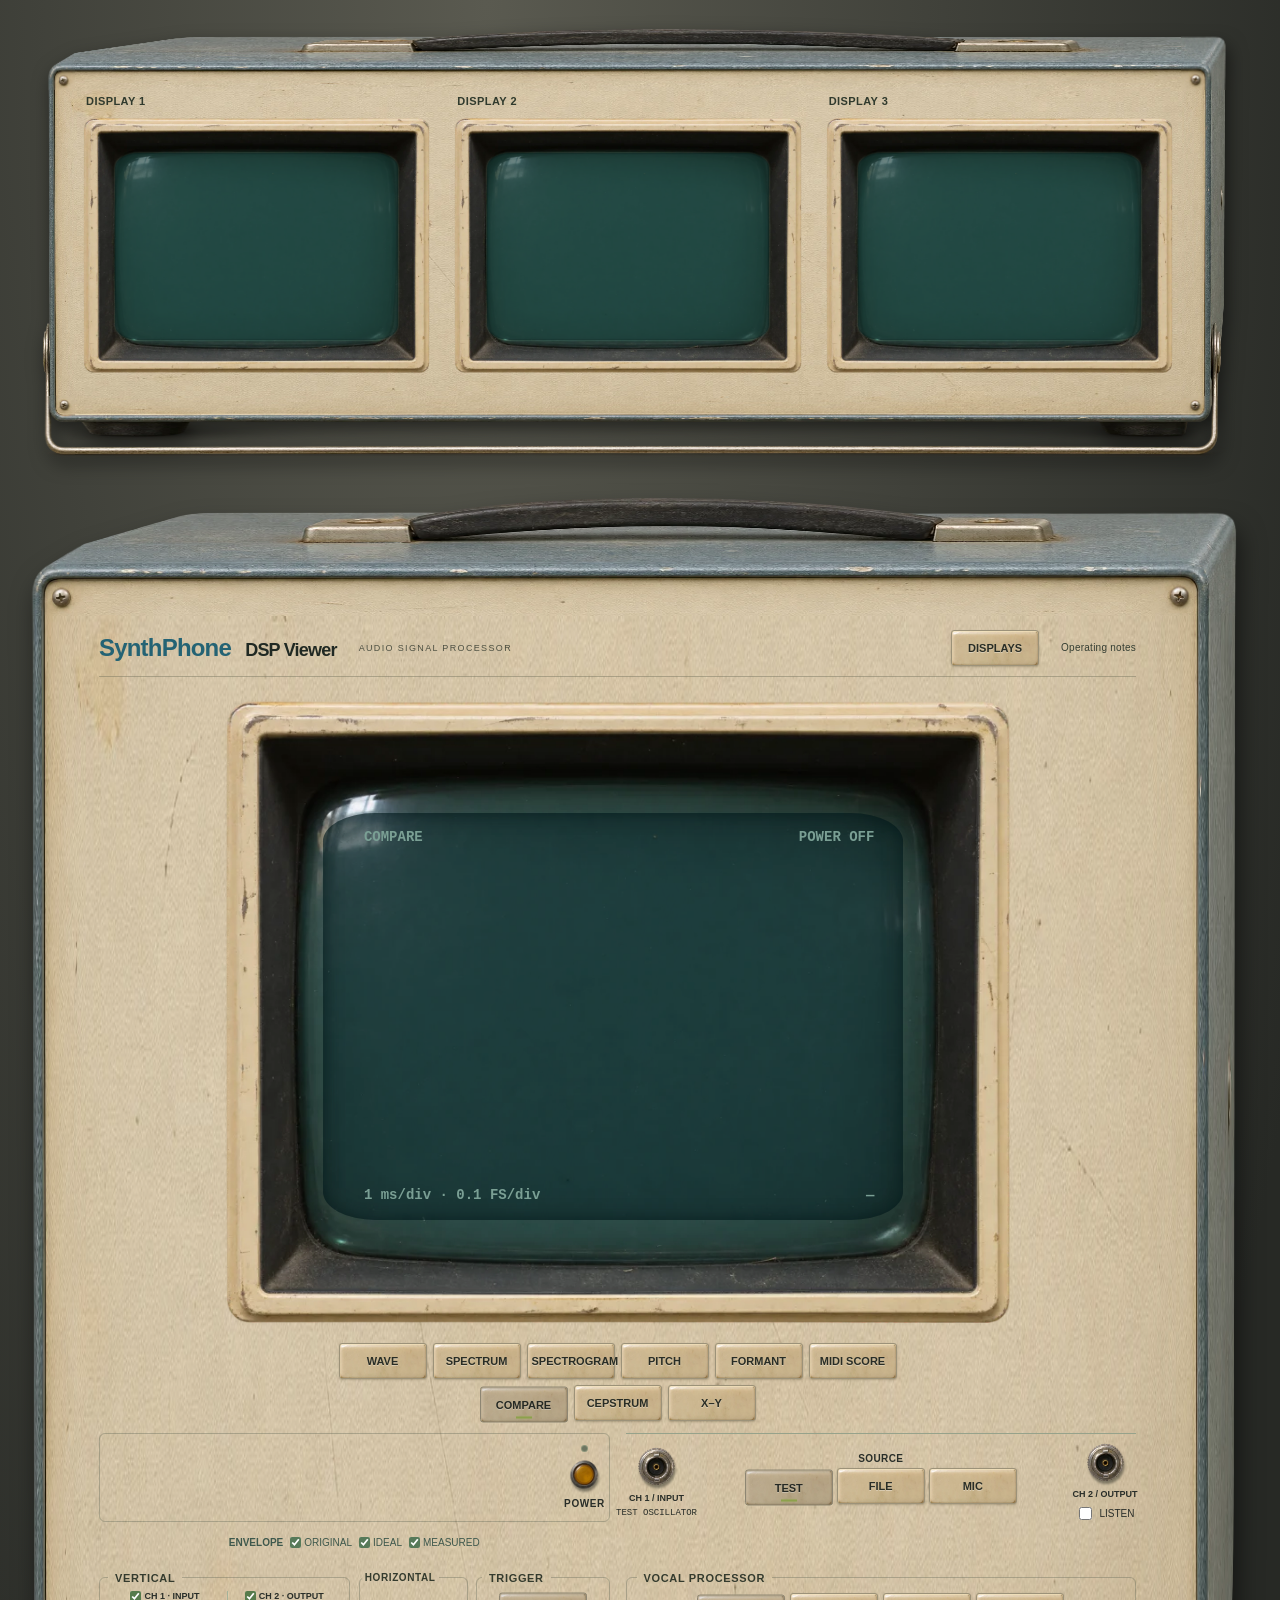
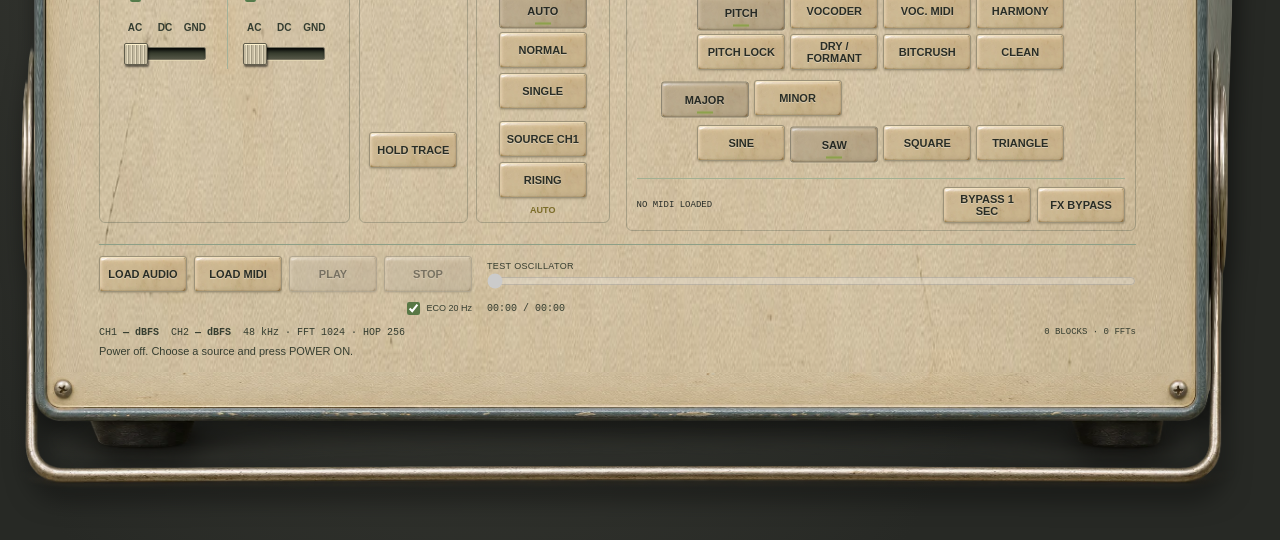
==== commit ba7a7317: "Enlarge DSP Viewer display and simplify physical controls" ====
--- a/web/index.html
+++ b/web/index.html
@@ -1,8 +1,8 @@
 <!doctype html>
 <html lang="en" data-build="__BUILD__"><head><meta charset="utf-8"><meta name="viewport" content="width=device-width,initial-scale=1"><meta name="theme-color" content="#25383b"><meta name="description" content="SynthPhone DSP Viewer: a working Rust audio processor and oscilloscope for input/output waveform, spectrum, formant, pitch and MIDI analysis."><title>SynthPhone DSP Viewer</title><link rel="stylesheet" href="instrument.css?v=__BUILD__"><link rel="stylesheet" href="./photographic.css?v=__BUILD__"></head>
-<body><main class="bench"><div class="scope-handle" aria-hidden="true"></div><section class="instrument" data-mode="1" aria-label="SynthPhone DSP Viewer oscilloscope">
+<body><main class="bench"><div class="scope-handle" aria-hidden="true"></div><section id="analysis-bay" class="analysis-bay" aria-label="Additional displays"><div class="aux-unit"><h2>DISPLAY 1</h2><div class="aux-hood"><canvas id="aux-0" width="600" height="400" role="img" aria-label="Signal measurement 1"></canvas></div><div class="knob-mount medium aux-selector" data-id="aux-view-0" data-label="VIEW" data-values="1,2,3,4,5,7,8" data-default="3" data-ticks="SPEC,GRAM,PITCH,ENV,MIDI,CEP,X–Y"></div></div><div class="aux-unit"><h2>DISPLAY 2</h2><div class="aux-hood"><canvas id="aux-1" width="600" height="400" role="img" aria-label="Signal measurement 2"></canvas></div><div class="knob-mount medium aux-selector" data-id="aux-view-1" data-label="VIEW" data-values="1,2,3,4,5,7,8" data-default="4" data-ticks="SPEC,GRAM,PITCH,ENV,MIDI,CEP,X–Y"></div></div><div class="aux-unit"><h2>DISPLAY 3</h2><div class="aux-hood"><canvas id="aux-2" width="600" height="400" role="img" aria-label="Signal measurement 3"></canvas></div><div class="knob-mount medium aux-selector" data-id="aux-view-2" data-label="VIEW" data-values="1,2,3,4,5,7,8" data-default="5" data-ticks="SPEC,GRAM,PITCH,ENV,MIDI,CEP,X–Y"></div></div></section><section class="instrument" data-mode="1" aria-label="SynthPhone DSP Viewer oscilloscope">
 <div class="fastener top-left" aria-hidden="true"></div><div class="fastener top-right" aria-hidden="true"></div><div class="fastener bottom-left" aria-hidden="true"></div><div class="fastener bottom-right" aria-hidden="true"></div>
-<header class="nameplate"><h1><span>SynthPhone</span> DSP Viewer</h1><span class="plate-spec">AUDIO SIGNAL PROCESSOR</span><button id="help-button" class="flat-button" aria-controls="manual" aria-expanded="false">Operating notes</button></header>
+<header class="nameplate"><h1><span>SynthPhone</span> DSP Viewer</h1><span class="plate-spec">AUDIO SIGNAL PROCESSOR</span><button id="analysis-toggle" aria-expanded="true" aria-controls="analysis-bay">DISPLAYS</button><button id="help-button" class="flat-button" aria-controls="manual" aria-expanded="false">Operating notes</button></header>
 <div class="front-panel"><div class="display-column">
 <div class="crt-hood"><div class="hood-inner"><div class="crt-glass"><canvas id="grid" width="1000" height="800" aria-hidden="true"></canvas><canvas id="scope" width="1000" height="800" aria-label="Live input and output measurement display"></canvas><div class="crt-readout crt-top"><span id="view-label">COMPARE</span><span id="screen-state">POWER OFF</span></div><div class="crt-readout crt-bottom"><span id="screen-scale">1 ms/div · 0.1 FS/div</span><span id="measurement">—</span></div><div class="glass-reflection" aria-hidden="true"></div></div></div></div>
 <div class="measurement-bank" role="group" aria-label="Display measurement"><button data-view="0">WAVE</button><button data-view="1">SPECTRUM</button><button data-view="2">SPECTROGRAM</button><button data-view="3">PITCH</button><button data-view="4">FORMANT</button><button data-view="5">MIDI SCORE</button><button data-view="6" class="selected" aria-pressed="true">COMPARE</button><button data-view="7">CEPSTRUM</button><button data-view="8">X–Y</button></div>
@@ -11,16 +11,16 @@
 <div class="patch-row"><div class="patch-point"><button id="patch-input" class="bnc" aria-label="Input connector: load audio file"><span></span></button><b>CH 1 / INPUT</b><small id="source-name">TEST OSCILLATOR</small></div><div class="source-switch"><span>SOURCE</span><div class="button-strip" role="group" aria-label="Audio source"><button data-source="tone" class="selected">TEST</button><button data-source="file">FILE</button><button data-source="mic">MIC</button></div><select id="source" class="sr-only" aria-label="Audio source"><option value="tone">Test oscillator</option><option value="file">Audio file</option><option value="mic">Microphone</option></select><div class="knob-mount tiny" data-id="test-frequency" data-label="TEST / Hz" data-min="50" data-max="2000" data-step="1" data-default="220" data-ticks="50,440,2k"></div></div><div class="patch-point"><button id="patch-output" class="bnc" aria-label="Output connector: toggle listening" aria-pressed="false"><span></span></button><b>CH 2 / OUTPUT</b><label class="listen-label"><input type="checkbox" id="monitor">LISTEN</label></div></div>
 </div>
 <div class="controls-column"><div class="scope-controls">
-<fieldset class="vertical-bank"><legend>VERTICAL</legend><div class="channel-pair"><div class="channel-control"><label class="channel-enable"><input id="show-a" type="checkbox" checked>CH 1 · INPUT</label><div class="knob-mount small" data-id="position-a" data-label="POSITION" data-min="-3" data-max="3" data-step="0.05" data-default="1.35" data-ticks="−3,0,+3"></div><div class="knob-mount large" data-id="vertical" data-label="FS / DIV" data-values="0.01,0.02,0.05,0.1,0.2,0.5,1" data-default="4" data-ticks=".01,.02,.05,.1,.2,.5,1"></div><div class="coupling" role="group" aria-label="Input coupling"><label><input type="radio" name="coupling-a" value="0" checked>AC</label><label><input type="radio" name="coupling-a" value="1">DC</label><label><input type="radio" name="coupling-a" value="2">GND</label></div></div><div class="channel-control"><label class="channel-enable"><input id="show-b" type="checkbox" checked>CH 2 · OUTPUT</label><div class="knob-mount small" data-id="position-b" data-label="POSITION" data-min="-3" data-max="3" data-step="0.05" data-default="-1.35" data-ticks="−3,0,+3"></div><div class="knob-mount large" data-id="vertical-out" data-label="FS / DIV" data-values="0.01,0.02,0.05,0.1,0.2,0.5,1" data-default="4" data-ticks=".01,.02,.05,.1,.2,.5,1"></div><div class="coupling" role="group" aria-label="Output coupling"><label><input type="radio" name="coupling-b" value="0" checked>AC</label><label><input type="radio" name="coupling-b" value="1">DC</label><label><input type="radio" name="coupling-b" value="2">GND</label></div></div></div></fieldset>
+<fieldset class="vertical-bank"><legend>VERTICAL</legend><div class="channel-pair"><div class="channel-control"><label class="channel-enable"><input id="show-a" type="checkbox" checked>CH 1 · INPUT</label><div class="knob-mount small" data-id="position-a" data-label="POSITION" data-min="-3" data-max="3" data-step="0.05" data-default="1.35" data-ticks="−3,0,+3"></div><div class="knob-mount large" data-id="vertical" data-label="FS / DIV" data-values="0.01,0.02,0.05,0.1,0.2,0.5,1" data-default="4" data-ticks=".01,.02,.05,.1,.2,.5,1"></div><div class="coupling" role="radiogroup" aria-label="Input coupling"><label><input type="radio" name="coupling-a" value="0" checked>AC</label><label><input type="radio" name="coupling-a" value="1">DC</label><label><input type="radio" name="coupling-a" value="2">GND</label></div></div><div class="channel-control"><label class="channel-enable"><input id="show-b" type="checkbox" checked>CH 2 · OUTPUT</label><div class="knob-mount small" data-id="position-b" data-label="POSITION" data-min="-3" data-max="3" data-step="0.05" data-default="-1.35" data-ticks="−3,0,+3"></div><div class="knob-mount large" data-id="vertical-out" data-label="FS / DIV" data-values="0.01,0.02,0.05,0.1,0.2,0.5,1" data-default="4" data-ticks=".01,.02,.05,.1,.2,.5,1"></div><div class="coupling" role="radiogroup" aria-label="Output coupling"><label><input type="radio" name="coupling-b" value="0" checked>AC</label><label><input type="radio" name="coupling-b" value="1">DC</label><label><input type="radio" name="coupling-b" value="2">GND</label></div></div></div></fieldset>
 <div class="sweep-trigger"><fieldset class="horizontal-bank"><legend>HORIZONTAL</legend><div class="knob-mount large" data-id="timebase" data-label="ms / DIV" data-values="0.1,0.2,0.5,1,2" data-default="3" data-ticks=".1,.2,.5,1,2"></div><button id="freeze" class="square-button" aria-pressed="false">HOLD TRACE</button></fieldset><fieldset class="trigger-bank"><legend>TRIGGER</legend><div class="button-strip" role="group" aria-label="Trigger mode"><button data-trigger="0" class="selected">AUTO</button><button data-trigger="1">NORMAL</button><button data-trigger="2">SINGLE</button></div><div class="knob-mount small" data-id="trigger-level" data-label="LEVEL / FS" data-min="-1" data-max="1" data-step="0.01" data-default="0" data-ticks="−1,0,+1"></div><div class="trigger-switches"><button id="trigger-source" aria-pressed="false">SOURCE CH1</button><button id="trigger-slope" aria-pressed="false">RISING</button></div><span id="trigger-led" class="trigger-lamp">AUTO</span></fieldset></div>
 </div>
 <fieldset class="processor-bank"><legend>VOCAL PROCESSOR</legend><div class="mode-bank" role="group" aria-label="Processing mode"><button data-effect="1" class="selected">PITCH</button><button data-effect="2">VOCODER</button><button data-effect="6">VOC. MIDI</button><button data-effect="4">HARMONY</button><button data-effect="7">PITCH LOCK</button><button data-effect="5">DRY / FORMANT</button><button data-effect="3">BITCRUSH</button><button data-effect="0">CLEAN</button></div><select id="effect" class="sr-only" aria-label="Processing mode"><option value="0">Clean</option><option value="1" selected>Pitch correction</option><option value="2">Vocoder</option><option value="3">Bitcrusher</option><option value="4">Harmony (MIDI)</option><option value="5">Dry / formant</option><option value="6">Vocoder harmony (MIDI)</option><option value="7">Pitch lock (MIDI)</option></select>
-<div class="processor-selectors"><label>KEY <select id="key"><option>C</option><option>C♯</option><option>D</option><option>D♯</option><option>E</option><option>F</option><option>F♯</option><option>G</option><option>G♯</option><option>A</option><option>A♯</option><option>B</option></select></label><label>SCALE <select id="scale"><option value="0">Major</option><option value="12">Minor</option></select></label><div class="carrier-wave" role="group" aria-label="Carrier waveform"><button data-carrier="0">SINE</button><button data-carrier="1" class="selected">SAW</button><button data-carrier="2">SQUARE</button><button data-carrier="3">TRI</button></div><input type="hidden" id="carrier" value="1"></div>
+<div class="processor-selectors"><div class="knob-mount medium key-selector" data-id="key" data-label="KEY" data-min="0" data-max="11" data-step="1" data-default="0" data-ticks="C,C♯,D,D♯,E,F,F♯,G,G♯,A,A♯,B"></div><div class="scale-bank" role="group" aria-label="Scale"><button data-scale="0" aria-pressed="true" class="selected">MAJOR</button><button data-scale="12" aria-pressed="false">MINOR</button><input type="hidden" id="scale" value="0"></div><div class="carrier-wave" role="group" aria-label="Carrier waveform"><button data-carrier="0">SINE</button><button data-carrier="1" class="selected">SAW</button><button data-carrier="2">SQUARE</button><button data-carrier="3">TRIANGLE</button></div><input type="hidden" id="carrier" value="1"></div>
 <div class="dsp-knobs"><div class="mode-pitch"><div class="knob-mount medium" data-id="strength" data-label="CORRECTION" data-min="0" data-max="1" data-step="0.01" data-default="0.8" data-ticks="0,50,100" data-unit="%"></div></div><div class="mode-harmony"><div class="knob-mount medium" data-id="harmony-strength" data-label="HARMONY CORR." data-min="0" data-max="1" data-step="0.01" data-default="0.8" data-ticks="0,50,100" data-unit="%"></div></div><div class="mode-pitch"><div class="knob-mount medium" data-id="shift" data-label="PITCH / st" data-min="-12" data-max="24" data-step="0.5" data-default="0" data-ticks="−12,0,+12,+24"></div></div><div class="mode-harmony"><div class="knob-mount medium" data-id="harmony-shift" data-label="HARMONY / st" data-min="-12" data-max="24" data-step="0.5" data-default="0" data-ticks="−12,0,+12,+24"></div></div><div class="knob-mount medium" data-id="frequency" data-label="CARRIER / Hz" data-min="50" data-max="2000" data-step="1" data-default="220" data-ticks="50,440,1k,2k"></div><div class="knob-mount medium" data-id="formant" data-label="FORMANT / st" data-min="-24" data-max="24" data-step="0.5" data-default="0" data-ticks="−24,0,+24"></div><div class="knob-mount medium" data-id="bits" data-label="BIT DEPTH" data-min="1" data-max="16" data-step="1" data-default="16" data-ticks="1,8,16"></div><div class="knob-mount medium" data-id="reduction" data-label="RATE ÷" data-min="1" data-max="32" data-step="1" data-default="1" data-ticks="1,8,16,32"></div><div class="knob-mount medium" data-id="mix" data-label="WET MIX" data-min="0" data-max="1" data-step="0.01" data-default="1" data-ticks="0,50,100" data-unit="%"></div><div class="knob-mount medium" data-id="speed" data-label="RETUNE SPEED" data-min="0.01" data-max="1" data-step="0.01" data-default="0.15" data-ticks="SLOW,FAST"></div></div>
 <div class="processor-bottom"><span id="midi-name">NO MIDI LOADED</span><button id="bypass-now">BYPASS 1 SEC</button><button id="bypass" aria-pressed="false">FX BYPASS</button></div></fieldset>
 </div></div>
 <div class="transport"><button id="load-audio">LOAD AUDIO</button><button id="load-midi">LOAD MIDI</button><button id="play" disabled>PLAY</button><button id="stop" disabled>STOP</button><div class="seek-control"><label id="transport-name" for="seek">TEST OSCILLATOR</label><input id="seek" type="range" min="0" max="1000" value="0" step="0.5" aria-label="Audio file position" disabled></div><output id="play-time">00:00 / 00:00</output><label class="eco-switch"><input id="eco" type="checkbox" checked>ECO 20 Hz</label></div>
 <div class="measurement-strip"><span>CH1 <output id="input-level">— dBFS</output></span><span>CH2 <output id="output-level">— dBFS</output></span><span id="engine-info">48 kHz · FFT 1024 · HOP 256</span><span id="stats" title="FFT count and operation comparisons are estimates; the audio block count is measured.">0 BLOCKS · 0 FFTs</span></div><p id="status" role="status" aria-live="polite">Power off. Choose a source and press POWER ON.</p><input hidden id="audio-file" type="file" accept="audio/*"><input hidden id="midi-file" type="file" accept=".mid,.midi">
 </section><div class="folding-stand" aria-hidden="true"><span></span></div>
-<div class="analysis-header"><button id="analysis-toggle" aria-expanded="true" aria-controls="analysis-bay">LINKED ANALYSIS BAY</button><span>SAME SIGNAL · SAME CAPTURE · SHARED HOLD</span></div><section id="analysis-bay" class="analysis-bay" aria-label="Linked measurement screens"><div class="aux-unit"><label for="aux-view-0">MONITOR 1 <select id="aux-view-0"><option value="1" >Spectrum</option><option value="2" >Spectrogram</option><option value="3" >Pitch</option><option value="4" selected>Formant envelopes</option><option value="5" >MIDI score</option><option value="7" >Cepstrum</option><option value="8" >X–Y</option></select></label><div class="aux-hood"><canvas id="aux-0" width="600" height="400" role="img" aria-label="Linked signal measurement 1"></canvas></div></div><div class="aux-unit"><label for="aux-view-1">MONITOR 2 <select id="aux-view-1"><option value="1" >Spectrum</option><option value="2" >Spectrogram</option><option value="3" >Pitch</option><option value="4" >Formant envelopes</option><option value="5" selected>MIDI score</option><option value="7" >Cepstrum</option><option value="8" >X–Y</option></select></label><div class="aux-hood"><canvas id="aux-1" width="600" height="400" role="img" aria-label="Linked signal measurement 2"></canvas></div></div><div class="aux-unit"><label for="aux-view-2">MONITOR 3 <select id="aux-view-2"><option value="1" >Spectrum</option><option value="2" >Spectrogram</option><option value="3" >Pitch</option><option value="4" >Formant envelopes</option><option value="5" >MIDI score</option><option value="7" selected>Cepstrum</option><option value="8" >X–Y</option></select></label><div class="aux-hood"><canvas id="aux-2" width="600" height="400" role="img" aria-label="Linked signal measurement 3"></canvas></div></div></section><section id="manual" class="operating-notes" hidden><h2>Operating notes</h2><p>Power on starts the selected input. Load an audio file or use the built-in test oscillator; microphone input starts muted. Enable LISTEN at the output connector to hear the processor. Use headphones with a microphone.</p><p>Drag a knob around its center or vertically; use its arrow keys or mouse wheel for small adjustments, Shift for finer movement, and double-click to reset. Channel scale and position affect the display. FS/div means normalized audio full scale, not calibrated electrical volts.</p><p>AUTO shows the current capture even without a trigger. NORMAL waits for a matching edge. SINGLE captures one triggered waveform and holds it; press SINGLE to re-arm. HOLD freezes the display while audio continues. Intensity, focus, graticule and persistence adjust the CRT display.</p><p>COMPARE shows input/output waveforms, spectra, spectrograms and pitch together. SPECTRUM and FORMANT include original, ideal shifted and measured spectral envelopes. MIDI SCORE shows the loaded melody and active target. CEPSTRUM and X–Y are additional views.</p><p>Pitch, vocoder, MIDI vocoder, eight-note harmony, MIDI pitch lock and dry/formant modes preserve the original viewer's controls. Pitch and harmony shifts span −12 to +24 semitones; formant shift spans −24 to +24. Bitcrush and rate reduction operate before the vocal effect. Pitch lock passes through before the first MIDI target, then holds the last target across rests. MIDI and audio restart together when seeking or looping an audio file.</p><p>Audio and MIDI stay in your browser. This instrument uses the shared Rust DSP library; it is not the Virtual Daisy ARM emulator. Fixed 1024-point FFT, 256-sample hop. The audio adapter adds roughly 21.3 ms at 48 kHz, plus browser/device latency. Harmony correction interpolates targets in pitch space. Browser decoding may resample a file to the audio context rate.</p><p>Original feature parity and the reference-photo critique are in the <a href="https://github.com/nathansbradshaw/synthphone-diagrams/tree/main/docs">source documentation</a>. <a href="https://github.com/nathansbradshaw/synthphone-diagrams">Source</a> · AI made · <a href="https://0rwx.com/">0rwx X</a></p></section></main>
+<section id="manual" class="operating-notes" hidden><h2>Operating notes</h2><p>Power on starts the selected input. Load an audio file or use the built-in test oscillator; microphone input starts muted. Enable LISTEN at the output connector to hear the processor. Use headphones with a microphone.</p><p>Drag a knob around its center or vertically; use its arrow keys or mouse wheel for small adjustments, Shift for finer movement, and double-click to reset. Channel scale and position affect the display. FS/div means normalized audio full scale, not calibrated electrical volts.</p><p>AUTO shows the current capture even without a trigger. NORMAL waits for a matching edge. SINGLE captures one triggered waveform and holds it; press SINGLE to re-arm. HOLD freezes the display while audio continues. Intensity, focus, graticule and persistence adjust the CRT display.</p><p>COMPARE shows input/output waveforms, spectra, spectrograms and pitch together. SPECTRUM and FORMANT include original, ideal shifted and measured spectral envelopes. MIDI SCORE shows the loaded melody and active target. CEPSTRUM and X–Y are additional views.</p><p>Pitch, vocoder, MIDI vocoder, eight-note harmony, MIDI pitch lock and dry/formant modes preserve the original viewer's controls. Pitch and harmony shifts span −12 to +24 semitones; formant shift spans −24 to +24. Bitcrush and rate reduction operate before the vocal effect. Pitch lock passes through before the first MIDI target, then holds the last target across rests. MIDI and audio restart together when seeking or looping an audio file.</p><p>Audio and MIDI stay in your browser. This instrument uses the shared Rust DSP library; it is not the Virtual Daisy ARM emulator. Fixed 1024-point FFT, 256-sample hop. The audio adapter adds roughly 21.3 ms at 48 kHz, plus browser/device latency. Harmony correction interpolates targets in pitch space. Browser decoding may resample a file to the audio context rate.</p><p>Original feature parity and the reference-photo critique are in the <a href="https://github.com/nathansbradshaw/synthphone-diagrams/tree/main/docs">source documentation</a>. <a href="https://github.com/nathansbradshaw/synthphone-diagrams">Source</a> · AI made · <a href="https://0rwx.com/">0rwx X</a></p></section></main>
 <script type="module">import init,{mount} from './pkg/dsp_viewer_web.js?v=__BUILD__';try{await init({module_or_path:'./pkg/dsp_viewer_web_bg.wasm?v=__BUILD__'});mount();}catch(e){document.getElementById('status').textContent='Could not start: '+e;console.error(e);}</script></body></html>
--- a/web/photographic.css
+++ b/web/photographic.css
@@ -51,3 +51,102 @@
 @media(max-width:1100px){.instrument{border-width:115px 72px 115px 45px;padding:7px 7px 10px}.front-panel{gap:12px}.nameplate h1 span{font-size:21px}.nameplate h1{font-size:16px}.plate-spec{display:none}.analysis-bay{gap:8px;padding:9px 6px}.aux-unit>label{font-size:9px}.aux-unit select{font-size:10px}.measurement-bank button{font-size:8px}.mode-bank button{font-size:8px}}
 @media(max-width:850px){.instrument{border-width:95px 58px 100px 36px;padding:10px}.front-panel{grid-template-columns:1fr}.crt-hood{max-width:580px;width:100%;margin:auto}.crt-readout{font-size:13px}.analysis-bay{grid-template-columns:1fr 1fr}.aux-unit:last-child{grid-column:1/-1;max-width:480px;width:100%;justify-self:center}.analysis-header{margin-top:16px}}
 @media(max-width:540px){body{padding:8px 2px 24px}.instrument{border-width:66px 24px 68px 18px;padding:8px 7px}.nameplate h1{font-size:14px}.nameplate h1 span{font-size:18px}.nameplate{gap:8px}.nameplate .flat-button{font-size:9px}.crt-readout{font-size:9px}.analysis-bay{grid-template-columns:1fr;margin:0 8px;border-width:9px;padding:15px;gap:23px}.aux-unit:last-child{grid-column:auto}.analysis-header{flex-wrap:wrap;font-size:9px;gap:7px}.medium{--size:67px}.channel-control .large{--size:82px}.scope-controls{gap:5px}.channel-pair{gap:1px}.scope-controls legend{font-size:10px}.instrument .trigger-bank .button-strip button{font-size:8px}.instrument .mode-bank button{font-size:8px}.measurement-bank button{font-size:9px}.processor-bank{padding:9px 5px}.dsp-knobs .knob-label{font-size:7px}.crt-adjustments .small{--size:57px}.patch-row{gap:3px}.source-switch .button-strip{gap:2px}.source-switch .button-strip button{font-size:9px;padding:4px}.analysis-header span{width:100%}.analysis-header button{min-height:36px}}
+
+/* Keep the displays together above the operating controls. */
+.front-panel{display:block}
+.display-column{display:grid;grid-template-columns:repeat(6,minmax(0,1fr));gap:12px 16px;align-items:start}
+.display-column>.crt-hood{grid-column:1/5;grid-row:1;width:100%;max-width:none;margin:0}
+.display-column>.measurement-bank{grid-column:1/5;grid-row:2;margin:0;grid-template-columns:repeat(3,minmax(0,1fr));gap:6px;align-self:start}
+.measurement-bank button:nth-last-child(-n+4){left:0}
+.display-column>.analysis-bay{grid-column:5/7;grid-row:1/3;display:grid;grid-template-columns:minmax(0,1fr);gap:12px;border:0;padding:0;margin:0;background:none;filter:none}
+.aux-unit:last-child{grid-column:auto;max-width:none;width:100%}
+.aux-unit>label{font:600 11px Arial;margin:0 2px 5px;gap:4px;letter-spacing:0}
+.aux-unit select{font:11px Arial;min-width:0;max-width:73%;padding:3px 1px}
+.aux-hood{aspect-ratio:1.45}
+.display-column>.crt-adjustments{grid-column:1/4;grid-row:3;margin:0;padding:8px 3px;grid-template-columns:repeat(4,minmax(0,1fr)) 42px}
+.display-column>.overlay-switches{grid-column:1/4;grid-row:4;margin:0;font-size:10px;gap:7px}
+.display-column>.patch-row{grid-column:4/7;grid-row:3/5;margin:0;padding-top:7px;grid-template-columns:62px minmax(0,1fr) 62px;gap:7px}
+.patch-point b{font-size:9px;white-space:nowrap}
+.patch-point small{max-width:95px;font-size:9px}
+.source-switch .button-strip{display:grid;grid-template-columns:repeat(3,minmax(0,1fr));width:100%;gap:4px}
+.source-switch{min-width:0}
+.controls-column{margin-top:20px;display:grid;grid-template-columns:repeat(2,minmax(0,1fr));gap:16px;align-items:start}
+.scope-controls{grid-template-columns:minmax(0,1fr) minmax(0,1fr);gap:9px}
+.processor-bank{margin-top:0}
+.processor-selectors{gap:9px}
+.carrier-wave{display:grid;grid-template-columns:repeat(4,minmax(0,1fr));gap:5px;flex:1 0 100%;width:100%}
+.carrier-wave button{width:100%}
+.crt-readout{font-size:14px}
+.crt-bottom #screen-scale{max-width:80%;white-space:normal}
+.instrument button:not(.bnc):not(.power-rocker):not(.flat-button){height:36px;min-height:36px;min-width:0;padding:4px;font:600 11px Arial;line-height:1.1;letter-spacing:0;white-space:normal}
+.mode-bank,.trigger-bank .button-strip,.trigger-switches{gap:5px}
+.mode-bank button,.measurement-bank button{width:100%}
+.trigger-bank .button-strip button,.trigger-switches button{width:100%}
+.horizontal-bank .square-button{width:100%;max-width:none}
+.processor-bottom button{width:104px;flex:none}
+.nameplate #analysis-toggle{width:100px;flex:none;margin-left:auto}
+.nameplate .flat-button{margin-left:0}
+.transport{display:grid;grid-template-columns:repeat(4,minmax(0,1fr));gap:7px}
+.transport button{width:100%}
+.seek-control{grid-column:1/3;margin:4px 0 0}
+.transport output{grid-column:3;justify-self:end}
+.transport .eco-switch{grid-column:4;justify-self:end}
+.display-column:has(>.analysis-bay[hidden])>.crt-hood,.display-column:has(>.analysis-bay[hidden])>.measurement-bank{grid-column:1/-1}
+
+/* One recessed three-position slide switch per channel. The legends are
+   printed on the panel; only the small thumb moves. Native radios retain
+   arrow-key navigation and their existing display coupling behavior. */
+.coupling{--coupling-at:0;position:relative;display:grid;grid-template-columns:repeat(3,minmax(0,1fr));width:90px;max-width:100%;height:50px;gap:0;margin:5px 0 0;padding:0 0 24px}
+.coupling:has(input[value="1"]:checked){--coupling-at:1}
+.coupling:has(input[value="2"]:checked){--coupling-at:2}
+.instrument .coupling label,.instrument .coupling label:has(input:checked){display:block;position:relative;min-width:0;min-height:0;padding:0;text-align:center;background:none;border:0;box-shadow:none;filter:none;transform:none;font:600 10px/18px Arial;color:#333c30;text-shadow:none;border-radius:0}
+.coupling label input{position:absolute;inset:0;width:100%;height:50px;opacity:0;cursor:pointer;z-index:2}
+.coupling:before{content:'';position:absolute;left:4px;right:4px;top:28px;height:11px;background:linear-gradient(#151913,#363b2d 45%,#555747);border:1px solid #777361;border-radius:2px;box-shadow:inset 1px 2px 3px #000a,0 1px #f2e7c080;pointer-events:none}
+.coupling:after{content:'';position:absolute;left:5px;top:24px;width:22px;height:20px;background:repeating-linear-gradient(90deg,#c5bba1 0 2px,#e7ddc1 2px 3px,#a29a82 3px 4px);border:1px solid #625e4d;border-radius:2px;box-shadow:inset 0 1px #fff3ce,1px 2px 2px #0008;transform:translateX(calc(var(--coupling-at)*27px));pointer-events:none}
+.coupling label:has(input:checked){text-decoration:underline;text-underline-offset:3px}
+.coupling label:has(input:focus-visible){outline:2px solid #193f71;outline-offset:1px}
+@media(min-width:1400px){.display-column{gap:14px 22px}.crt-readout{font-size:17px}.aux-unit>label,.aux-unit select{font-size:13px}.instrument button:not(.bnc):not(.power-rocker):not(.flat-button){font-size:12px}}
+@media(max-width:1100px){.controls-column{gap:12px}.scope-controls{gap:6px}.instrument button:not(.bnc):not(.power-rocker):not(.flat-button){font-size:10px}.display-column{gap:10px 12px}.crt-readout{font-size:13px}.aux-unit>label{font-size:10px}.aux-unit select{font-size:10px}.crt-adjustments .small{--size:59px}.knob-label,.dsp-knobs .knob-label{font-size:9px}.processor-bottom{flex-wrap:wrap}.processor-bottom #midi-name{max-width:none;flex-basis:100%}.carrier-wave button{min-height:36px}.coupling{width:84px}.coupling:after{width:21px;transform:translateX(calc(var(--coupling-at)*25px))}}
+@media(max-width:720px){.display-column{grid-template-columns:1fr 1fr}.display-column>.crt-hood{grid-column:1/-1;grid-row:1}.display-column>.measurement-bank{grid-column:1/-1;grid-row:2;grid-template-columns:repeat(3,minmax(0,1fr))}.display-column>.analysis-bay{grid-column:1/-1;grid-row:3;grid-template-columns:repeat(3,minmax(0,1fr));gap:8px}.aux-unit>label{display:block;line-height:1.5;font-size:9px}.aux-unit select{display:block;width:100%;max-width:none;font-size:11px}.aux-hood{aspect-ratio:1.25}.display-column>.crt-adjustments{grid-column:1/-1;grid-row:4}.display-column>.overlay-switches{grid-column:1/-1;grid-row:5}.display-column>.patch-row{grid-column:1/-1;grid-row:6;grid-template-columns:72px minmax(0,1fr) 72px;padding:10px 0}.controls-column{grid-template-columns:1fr}.scope-controls{grid-template-columns:1fr 1fr}.sweep-trigger{grid-template-columns:1fr 1fr}.processor-bank{margin:0}.dsp-knobs{grid-template-columns:repeat(4,minmax(0,1fr))}.source-switch .button-strip{max-width:280px}.instrument button:not(.bnc):not(.power-rocker):not(.flat-button){font-size:11px}.crt-readout{font-size:12px}.nameplate{gap:8px}.nameplate h1{flex:1 0 100%}.nameplate #analysis-toggle{margin-left:0}.nameplate .flat-button{margin-left:auto}.power-control{grid-column:auto;flex-direction:column;gap:6px}.power-control small{font-size:9px}.coupling{width:90px}.coupling:after{width:22px;transform:translateX(calc(var(--coupling-at)*27px))}.coupling label input{height:50px}.processor-bottom #midi-name{flex-basis:auto}.aux-unit:last-child{grid-column:auto}.transport output{font-size:10px}.transport .eco-switch{font-size:10px}.crt-adjustments .small{--size:62px}}
+@media(max-width:430px){.display-column>.analysis-bay{grid-template-columns:1fr}.aux-unit>label{display:flex;font-size:11px}.aux-unit select{width:auto;max-width:75%;font-size:12px}.aux-hood{aspect-ratio:1.4}.sweep-trigger{grid-template-columns:1fr}.instrument .coupling label{font-size:10px}.channel-control .large{--size:84px}.instrument button:not(.bnc):not(.power-rocker):not(.flat-button){font-size:10px}.processor-bottom #midi-name{flex-basis:100%}.crt-adjustments .small{--size:56px}.transport output{grid-column:1/3;justify-self:start}.transport .eco-switch{grid-column:3/5}.seek-control{grid-column:1/-1}.crt-bottom #screen-scale{max-width:77%;font-size:10px}}
+
+/* A single rectangular cap size, independent of its legend. */
+.instrument{--button-width:88px}
+.instrument button:not(.bnc):not(.power-rocker):not(.flat-button){width:var(--button-width);font-size:11px;flex:none}
+.display-column>.measurement-bank{display:flex;flex-wrap:wrap;justify-content:center;gap:6px}
+.mode-bank,.carrier-wave{grid-template-columns:repeat(4,var(--button-width));justify-content:center}
+.source-switch .button-strip{grid-template-columns:repeat(3,var(--button-width));justify-content:center}
+.trigger-bank .button-strip,.trigger-switches{align-items:center;justify-items:center}
+.horizontal-bank .square-button{width:var(--button-width)}
+.processor-bottom button{width:var(--button-width)}
+.nameplate #analysis-toggle{width:var(--button-width)}
+.transport{grid-template-columns:repeat(4,var(--button-width)) minmax(0,1fr)}
+.seek-control{grid-column:5;grid-row:1;margin:0 0 0 8px;min-width:0}
+.transport output{grid-column:5;grid-row:2;justify-self:start;margin-left:8px}
+.transport .eco-switch{grid-column:4;grid-row:2}
+.instrument .coupling label:has(input:checked){text-decoration:none}
+@media(max-width:720px){.patch-row>.patch-point:first-child{grid-column:1;grid-row:1}.patch-row>.patch-point:last-child{grid-column:2;grid-row:1}.display-column>.patch-row{grid-template-columns:1fr 1fr}.source-switch{grid-column:1/-1;grid-row:2}.transport{grid-template-columns:repeat(4,minmax(0,1fr));justify-items:center}.seek-control{grid-column:1/-1;grid-row:2;width:100%;margin:0}.transport output{grid-column:1/3;grid-row:3;margin:0;justify-self:start}.transport .eco-switch{grid-column:3/5;grid-row:3}.processor-bottom button{width:var(--button-width)}}
+@media(max-width:430px){.instrument{--button-width:clamp(64px,calc((100vw - 100px)/4),88px)}.instrument button:not(.bnc):not(.power-rocker):not(.flat-button){font-size:10px}.trigger-bank .button-strip{flex-wrap:wrap}.mode-bank,.carrier-wave{gap:5px}.processor-bottom{justify-content:space-between}}
+.coupling{--switch-position:16.666667%}
+.coupling:has(input[value="1"]:checked){--switch-position:50%}
+.coupling:has(input[value="2"]:checked){--switch-position:83.333333%}
+.instrument .coupling:after{left:calc(var(--switch-position) - 11px);width:22px;transform:none}
+.coupling{touch-action:none}
+
+/* Three monitors in their own enclosure above the main instrument. */
+.bench>.analysis-bay{display:grid;grid-template-columns:repeat(3,minmax(0,1fr));gap:18px;margin:0 2% 22px;padding:5px 5px 12px;border-style:solid;border-color:transparent;border-width:66px 60px 70px 36px;border-image:url('./assets/enclosure.webp') 270 245 280 150 fill stretch;background:none;filter:drop-shadow(3px 8px 9px #0008)}
+.aux-unit h2{font:600 11px Arial;margin:0 6px 7px;color:#303a2d;letter-spacing:.04em}
+.bench>.analysis-bay .aux-hood{aspect-ratio:1.35}
+.aux-selector{margin:8px auto 0;--size:82px}
+.aux-selector .knob-value{font:600 12px Arial;color:#303a2d;margin:0;min-height:15px}
+.display-column>.crt-hood,.display-column>.measurement-bank{grid-column:1/-1}
+.display-column>.measurement-bank{max-width:640px;justify-self:center;width:100%}
+.processor-selectors{justify-content:flex-start;align-items:center}
+.key-selector{--size:96px;margin-right:15px}
+.scale-bank{display:grid;grid-template-columns:repeat(2,var(--button-width));gap:5px}
+.instrument button:not(.bnc):not(.power-rocker):not(.flat-button),.instrument button:not(.bnc):not(.power-rocker):not(.flat-button):active,.instrument button.selected:not(.bnc):not(.power-rocker),.instrument button[aria-pressed=true]:not(.bnc):not(.power-rocker){background:transparent url('./assets/button.webp') center/122% 169% no-repeat;border:1px solid #9c9279;border-radius:3px;box-shadow:inset 0 1px #fff0c56b,0 1px 2px #5c543a55}
+.instrument button.selected:not(.bnc):not(.power-rocker),.instrument button[aria-pressed=true]:not(.bnc):not(.power-rocker){filter:brightness(.92) saturate(.85);box-shadow:inset 0 1px 2px #7c735655,0 1px #f1e1ba80}
+@media(max-width:1100px){.bench>.analysis-bay{gap:12px;border-width:55px 48px 58px 30px}.aux-selector{--size:78px}}
+@media(max-width:720px){.bench>.analysis-bay{margin:0 4px 12px;gap:10px;border-width:45px 28px 48px 20px;padding:5px}.aux-selector{--size:74px}.aux-selector .knob-label{font-size:9px}.aux-selector .knob-value{font-size:11px}.aux-unit h2{font-size:10px}.key-selector{--size:92px}}
+@media(max-width:430px){.bench>.analysis-bay{grid-template-columns:1fr;border-width:52px 30px 54px 23px;padding:10px;gap:22px}.aux-unit{display:grid;grid-template-columns:minmax(0,1fr) 80px;gap:4px 6px;align-items:center}.aux-unit h2{grid-column:1/-1}.aux-selector{grid-column:2;grid-row:2;margin:0;--size:78px}.aux-selector .knob-value{font-size:10px;white-space:normal}.aux-unit .aux-hood{grid-column:1;grid-row:2}.key-selector{--size:88px;margin-right:4px}}
+.display-column>.crt-hood{max-width:800px;justify-self:center}
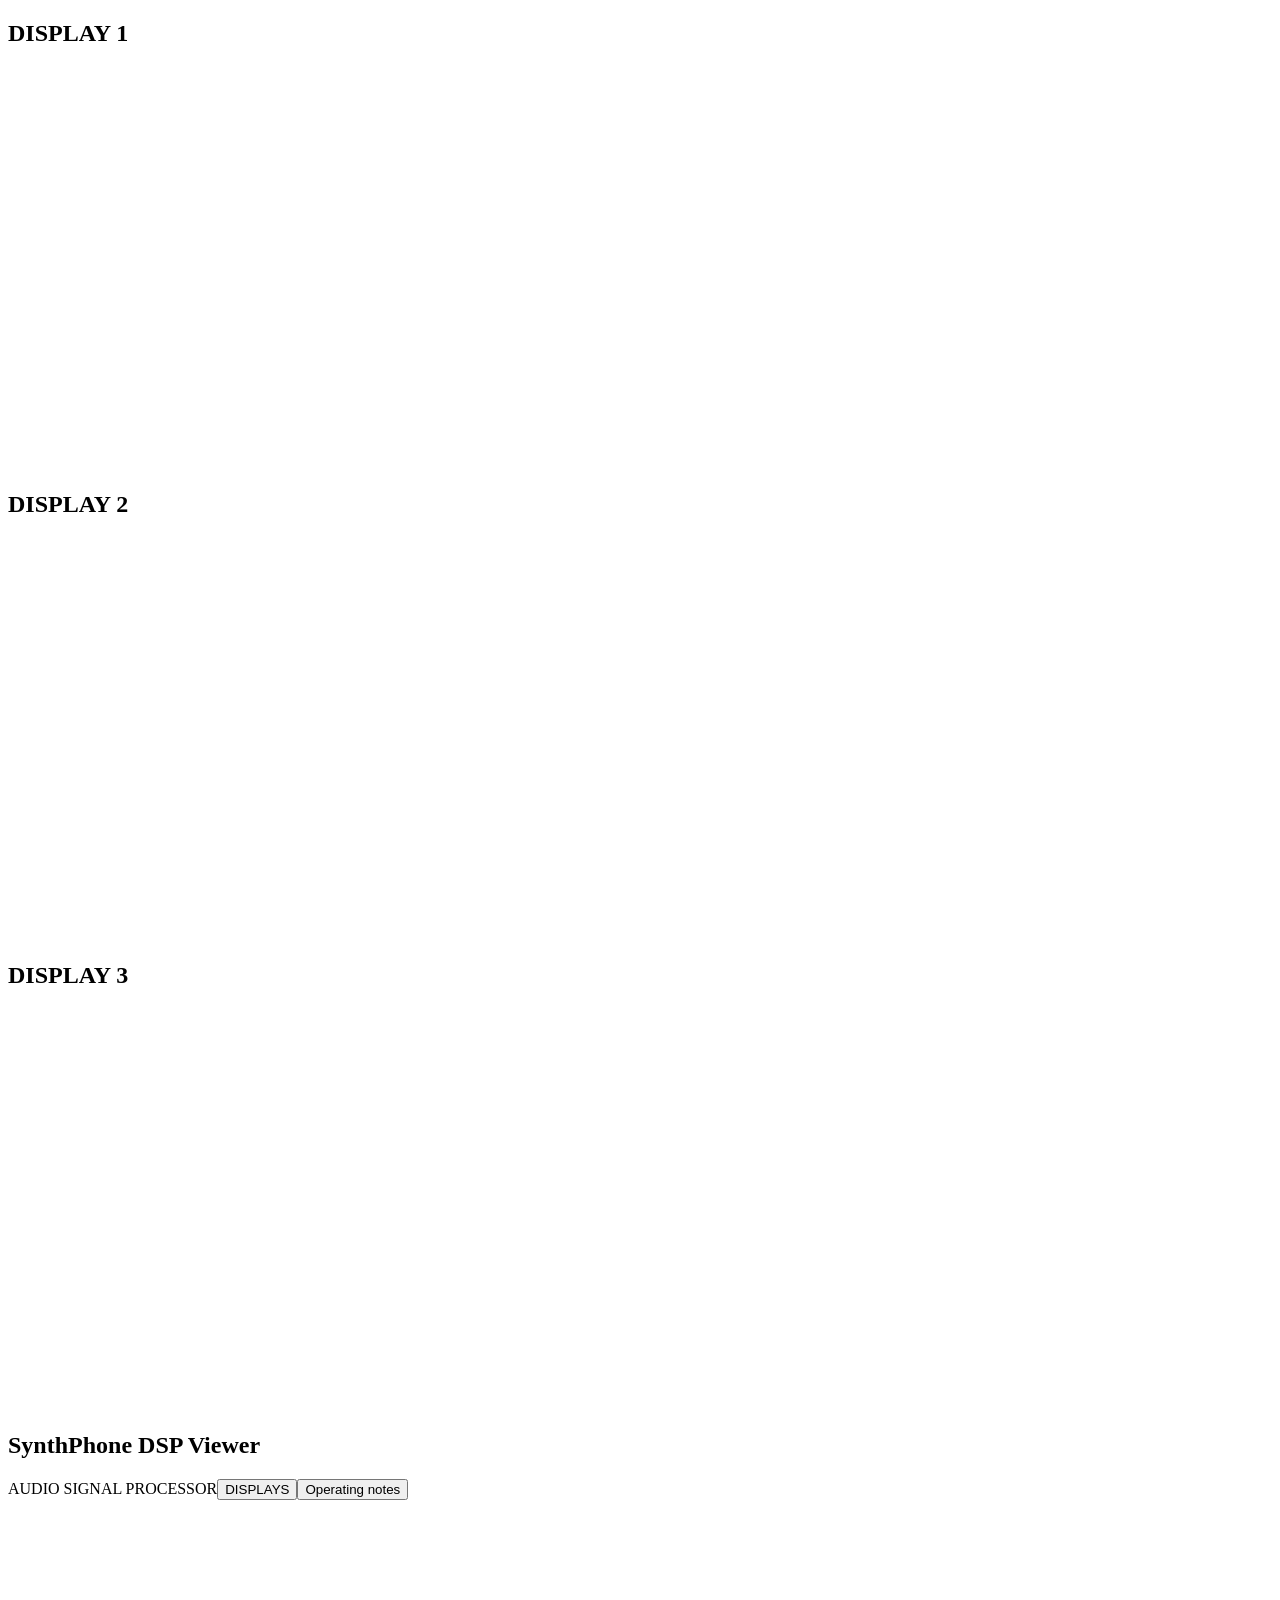
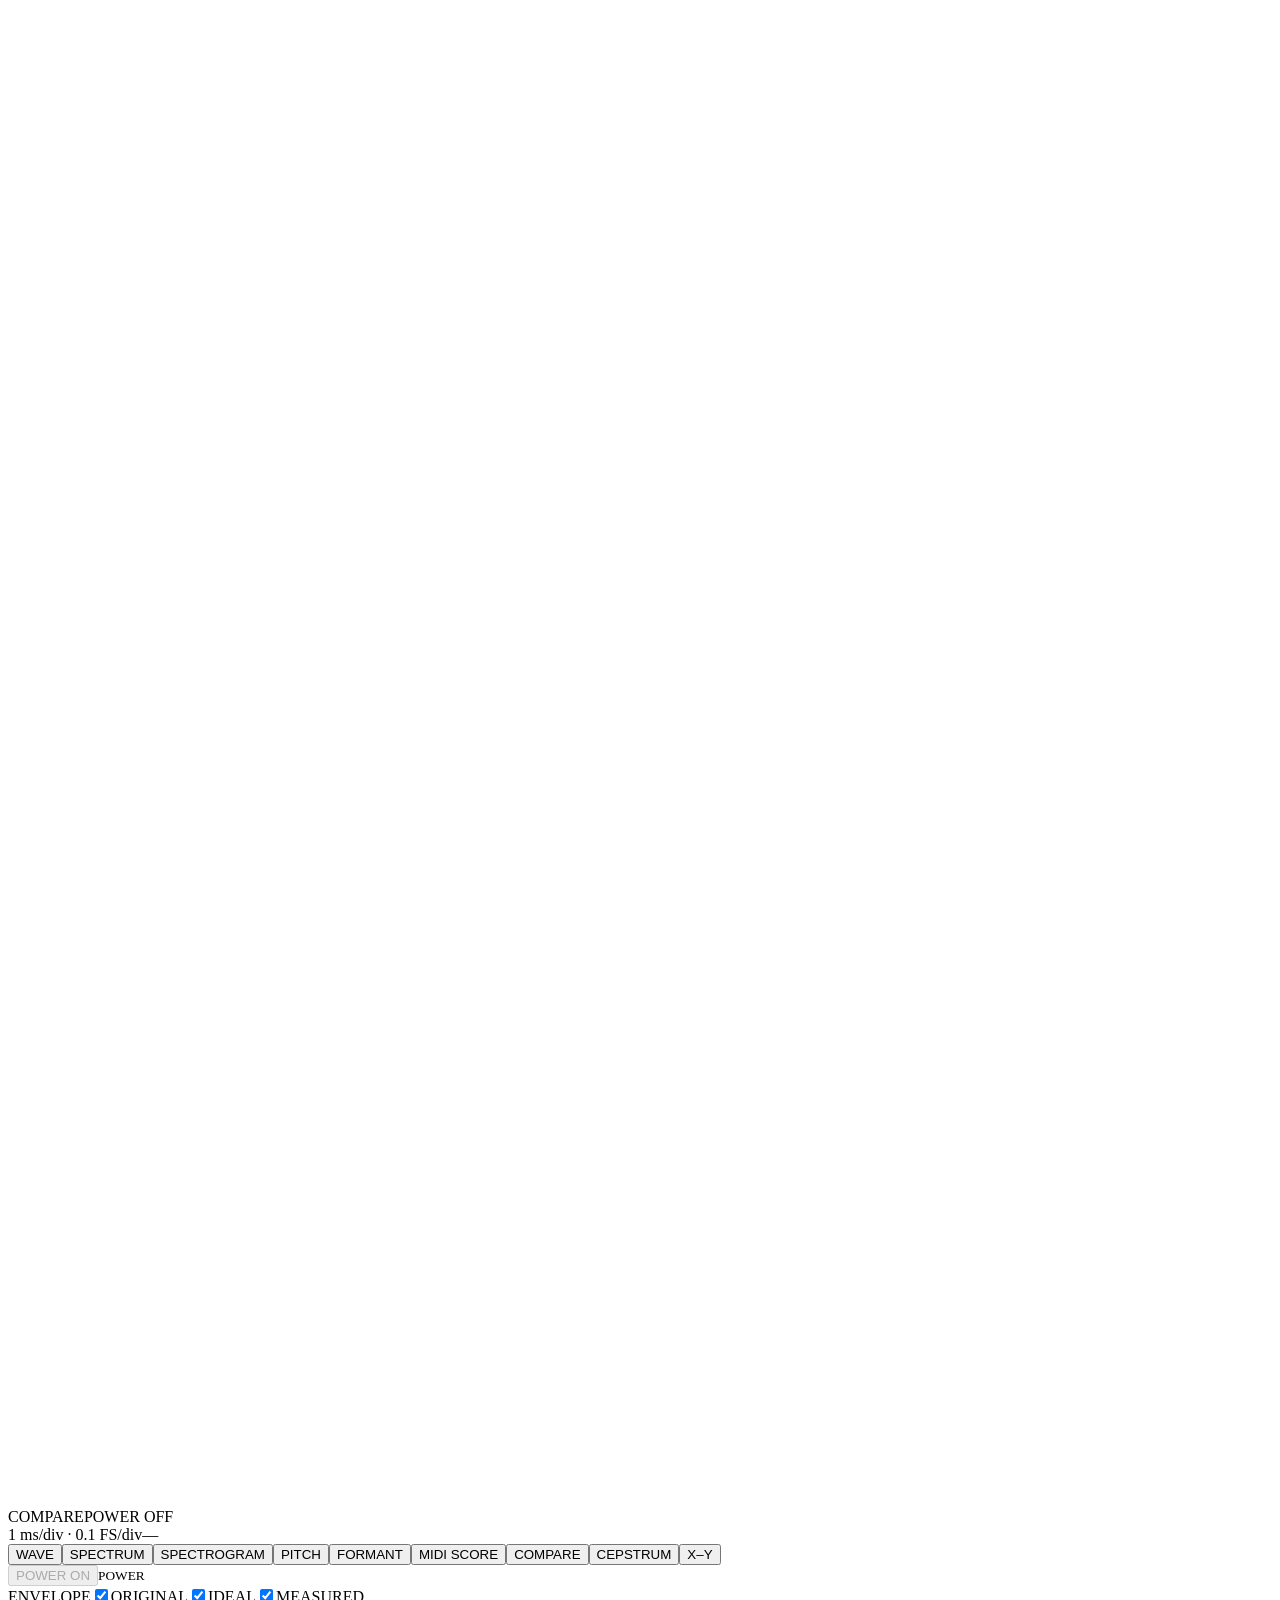
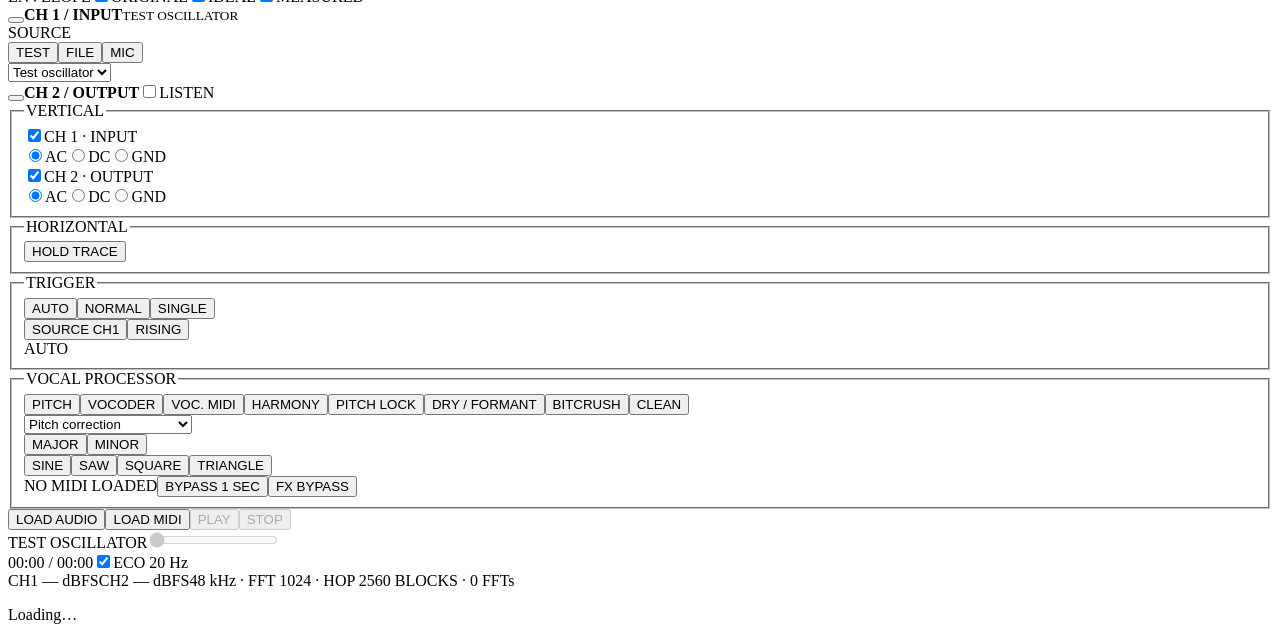
==== commit 42baf36d: "Reduce DSP Viewer startup downloads and preserve asset caches" ====
--- a/web/index.html
+++ b/web/index.html
@@ -1,12 +1,12 @@
 <!doctype html>
-<html lang="en" data-build="__BUILD__"><head><meta charset="utf-8"><meta name="viewport" content="width=device-width,initial-scale=1"><meta name="theme-color" content="#25383b"><meta name="description" content="SynthPhone DSP Viewer: a working Rust audio processor and oscilloscope for input/output waveform, spectrum, formant, pitch and MIDI analysis."><title>SynthPhone DSP Viewer</title><link rel="stylesheet" href="instrument.css?v=__BUILD__"><link rel="stylesheet" href="./photographic.css?v=__BUILD__"></head>
+<html lang="en" data-build="__BUILD__" data-engine-src="__ENGINE__" data-worklet-src="__WORKLET__"><head><meta charset="utf-8"><meta name="viewport" content="width=device-width,initial-scale=1"><meta name="theme-color" content="#25383b"><meta name="description" content="SynthPhone DSP Viewer: a working Rust audio processor and oscilloscope for input/output waveform, spectrum, formant, pitch and MIDI analysis."><title>SynthPhone DSP Viewer</title><link rel="stylesheet" href="__BASE_CSS__"><link rel="stylesheet" href="__PHOTO_CSS__"><link rel="modulepreload" href="./__UI_JS__"><link rel="preload" as="fetch" type="application/wasm" href="./__UI_WASM__" crossorigin><link rel="preload" as="image" type="image/avif" href="./assets/enclosure.avif" fetchpriority="high"><link rel="preload" as="image" type="image/avif" href="./assets/crt.avif"></head>
 <body><main class="bench"><div class="scope-handle" aria-hidden="true"></div><section id="analysis-bay" class="analysis-bay" aria-label="Additional displays"><div class="aux-unit"><h2>DISPLAY 1</h2><div class="aux-hood"><canvas id="aux-0" width="600" height="400" role="img" aria-label="Signal measurement 1"></canvas></div><div class="knob-mount medium aux-selector" data-id="aux-view-0" data-label="VIEW" data-values="1,2,3,4,5,7,8" data-default="3" data-ticks="SPEC,GRAM,PITCH,ENV,MIDI,CEP,X–Y"></div></div><div class="aux-unit"><h2>DISPLAY 2</h2><div class="aux-hood"><canvas id="aux-1" width="600" height="400" role="img" aria-label="Signal measurement 2"></canvas></div><div class="knob-mount medium aux-selector" data-id="aux-view-1" data-label="VIEW" data-values="1,2,3,4,5,7,8" data-default="4" data-ticks="SPEC,GRAM,PITCH,ENV,MIDI,CEP,X–Y"></div></div><div class="aux-unit"><h2>DISPLAY 3</h2><div class="aux-hood"><canvas id="aux-2" width="600" height="400" role="img" aria-label="Signal measurement 3"></canvas></div><div class="knob-mount medium aux-selector" data-id="aux-view-2" data-label="VIEW" data-values="1,2,3,4,5,7,8" data-default="5" data-ticks="SPEC,GRAM,PITCH,ENV,MIDI,CEP,X–Y"></div></div></section><section class="instrument" data-mode="1" aria-label="SynthPhone DSP Viewer oscilloscope">
 <div class="fastener top-left" aria-hidden="true"></div><div class="fastener top-right" aria-hidden="true"></div><div class="fastener bottom-left" aria-hidden="true"></div><div class="fastener bottom-right" aria-hidden="true"></div>
 <header class="nameplate"><h1><span>SynthPhone</span> DSP Viewer</h1><span class="plate-spec">AUDIO SIGNAL PROCESSOR</span><button id="analysis-toggle" aria-expanded="true" aria-controls="analysis-bay">DISPLAYS</button><button id="help-button" class="flat-button" aria-controls="manual" aria-expanded="false">Operating notes</button></header>
 <div class="front-panel"><div class="display-column">
 <div class="crt-hood"><div class="hood-inner"><div class="crt-glass"><canvas id="grid" width="1000" height="800" aria-hidden="true"></canvas><canvas id="scope" width="1000" height="800" aria-label="Live input and output measurement display"></canvas><div class="crt-readout crt-top"><span id="view-label">COMPARE</span><span id="screen-state">POWER OFF</span></div><div class="crt-readout crt-bottom"><span id="screen-scale">1 ms/div · 0.1 FS/div</span><span id="measurement">—</span></div><div class="glass-reflection" aria-hidden="true"></div></div></div></div>
 <div class="measurement-bank" role="group" aria-label="Display measurement"><button data-view="0">WAVE</button><button data-view="1">SPECTRUM</button><button data-view="2">SPECTROGRAM</button><button data-view="3">PITCH</button><button data-view="4">FORMANT</button><button data-view="5">MIDI SCORE</button><button data-view="6" class="selected" aria-pressed="true">COMPARE</button><button data-view="7">CEPSTRUM</button><button data-view="8">X–Y</button></div>
-<div class="crt-adjustments"><div class="knob-mount small" data-id="intensity" data-label="INTENSITY" data-min="0.1" data-max="1" data-step="0.01" data-default="0.7" data-ticks="LOW,MID,HIGH"></div><div class="knob-mount small" data-id="focus" data-label="FOCUS" data-min="0" data-max="1" data-step="0.01" data-default="0.12" data-ticks="SHARP,SOFT"></div><div class="knob-mount small" data-id="illumination" data-label="GRATICULE" data-min="0" data-max="1" data-step="0.01" data-default="0.45" data-ticks="DIM,BRIGHT"></div><div class="knob-mount small" data-id="persistence" data-label="PERSISTENCE" data-min="0" data-max="1" data-step="0.01" data-default="0.15" data-ticks="OFF,LONG"></div><div class="power-control"><span id="power-led" class="indicator"></span><button id="power" aria-label="Power" class="power-rocker" aria-pressed="false">POWER ON</button><small>POWER</small></div></div>
+<div class="crt-adjustments"><div class="knob-mount small" data-id="intensity" data-label="INTENSITY" data-min="0.1" data-max="1" data-step="0.01" data-default="0.7" data-ticks="LOW,MID,HIGH"></div><div class="knob-mount small" data-id="focus" data-label="FOCUS" data-min="0" data-max="1" data-step="0.01" data-default="0.12" data-ticks="SHARP,SOFT"></div><div class="knob-mount small" data-id="illumination" data-label="GRATICULE" data-min="0" data-max="1" data-step="0.01" data-default="0.45" data-ticks="DIM,BRIGHT"></div><div class="knob-mount small" data-id="persistence" data-label="PERSISTENCE" data-min="0" data-max="1" data-step="0.01" data-default="0.15" data-ticks="OFF,LONG"></div><div class="power-control"><span id="power-led" class="indicator"></span><button id="power" disabled aria-label="Power" class="power-rocker" aria-pressed="false">POWER ON</button><small>POWER</small></div></div>
 <div class="overlay-switches" role="group" aria-label="Spectral envelope curves"><span>ENVELOPE</span><label><input id="env-before" type="checkbox" checked>ORIGINAL</label><label><input id="env-ideal" type="checkbox" checked>IDEAL</label><label><input id="env-actual" type="checkbox" checked>MEASURED</label></div>
 <div class="patch-row"><div class="patch-point"><button id="patch-input" class="bnc" aria-label="Input connector: load audio file"><span></span></button><b>CH 1 / INPUT</b><small id="source-name">TEST OSCILLATOR</small></div><div class="source-switch"><span>SOURCE</span><div class="button-strip" role="group" aria-label="Audio source"><button data-source="tone" class="selected">TEST</button><button data-source="file">FILE</button><button data-source="mic">MIC</button></div><select id="source" class="sr-only" aria-label="Audio source"><option value="tone">Test oscillator</option><option value="file">Audio file</option><option value="mic">Microphone</option></select><div class="knob-mount tiny" data-id="test-frequency" data-label="TEST / Hz" data-min="50" data-max="2000" data-step="1" data-default="220" data-ticks="50,440,2k"></div></div><div class="patch-point"><button id="patch-output" class="bnc" aria-label="Output connector: toggle listening" aria-pressed="false"><span></span></button><b>CH 2 / OUTPUT</b><label class="listen-label"><input type="checkbox" id="monitor">LISTEN</label></div></div>
 </div>
@@ -20,7 +20,7 @@
 <div class="processor-bottom"><span id="midi-name">NO MIDI LOADED</span><button id="bypass-now">BYPASS 1 SEC</button><button id="bypass" aria-pressed="false">FX BYPASS</button></div></fieldset>
 </div></div>
 <div class="transport"><button id="load-audio">LOAD AUDIO</button><button id="load-midi">LOAD MIDI</button><button id="play" disabled>PLAY</button><button id="stop" disabled>STOP</button><div class="seek-control"><label id="transport-name" for="seek">TEST OSCILLATOR</label><input id="seek" type="range" min="0" max="1000" value="0" step="0.5" aria-label="Audio file position" disabled></div><output id="play-time">00:00 / 00:00</output><label class="eco-switch"><input id="eco" type="checkbox" checked>ECO 20 Hz</label></div>
-<div class="measurement-strip"><span>CH1 <output id="input-level">— dBFS</output></span><span>CH2 <output id="output-level">— dBFS</output></span><span id="engine-info">48 kHz · FFT 1024 · HOP 256</span><span id="stats" title="FFT count and operation comparisons are estimates; the audio block count is measured.">0 BLOCKS · 0 FFTs</span></div><p id="status" role="status" aria-live="polite">Power off. Choose a source and press POWER ON.</p><input hidden id="audio-file" type="file" accept="audio/*"><input hidden id="midi-file" type="file" accept=".mid,.midi">
+<div class="measurement-strip"><span>CH1 <output id="input-level">— dBFS</output></span><span>CH2 <output id="output-level">— dBFS</output></span><span id="engine-info">48 kHz · FFT 1024 · HOP 256</span><span id="stats" title="FFT count and operation comparisons are estimates; the audio block count is measured.">0 BLOCKS · 0 FFTs</span></div><p id="status" role="status" aria-live="polite">Loading…</p><input hidden id="audio-file" type="file" accept="audio/*"><input hidden id="midi-file" type="file" accept=".mid,.midi">
 </section><div class="folding-stand" aria-hidden="true"><span></span></div>
 <section id="manual" class="operating-notes" hidden><h2>Operating notes</h2><p>Power on starts the selected input. Load an audio file or use the built-in test oscillator; microphone input starts muted. Enable LISTEN at the output connector to hear the processor. Use headphones with a microphone.</p><p>Drag a knob around its center or vertically; use its arrow keys or mouse wheel for small adjustments, Shift for finer movement, and double-click to reset. Channel scale and position affect the display. FS/div means normalized audio full scale, not calibrated electrical volts.</p><p>AUTO shows the current capture even without a trigger. NORMAL waits for a matching edge. SINGLE captures one triggered waveform and holds it; press SINGLE to re-arm. HOLD freezes the display while audio continues. Intensity, focus, graticule and persistence adjust the CRT display.</p><p>COMPARE shows input/output waveforms, spectra, spectrograms and pitch together. SPECTRUM and FORMANT include original, ideal shifted and measured spectral envelopes. MIDI SCORE shows the loaded melody and active target. CEPSTRUM and X–Y are additional views.</p><p>Pitch, vocoder, MIDI vocoder, eight-note harmony, MIDI pitch lock and dry/formant modes preserve the original viewer's controls. Pitch and harmony shifts span −12 to +24 semitones; formant shift spans −24 to +24. Bitcrush and rate reduction operate before the vocal effect. Pitch lock passes through before the first MIDI target, then holds the last target across rests. MIDI and audio restart together when seeking or looping an audio file.</p><p>Audio and MIDI stay in your browser. This instrument uses the shared Rust DSP library; it is not the Virtual Daisy ARM emulator. Fixed 1024-point FFT, 256-sample hop. The audio adapter adds roughly 21.3 ms at 48 kHz, plus browser/device latency. Harmony correction interpolates targets in pitch space. Browser decoding may resample a file to the audio context rate.</p><p>Original feature parity and the reference-photo critique are in the <a href="https://github.com/nathansbradshaw/synthphone-diagrams/tree/main/docs">source documentation</a>. <a href="https://github.com/nathansbradshaw/synthphone-diagrams">Source</a> · AI made · <a href="https://0rwx.com/">0rwx X</a></p></section></main>
-<script type="module">import init,{mount} from './pkg/dsp_viewer_web.js?v=__BUILD__';try{await init({module_or_path:'./pkg/dsp_viewer_web_bg.wasm?v=__BUILD__'});mount();}catch(e){document.getElementById('status').textContent='Could not start: '+e;console.error(e);}</script></body></html>
+<script type="module">import init,{mount} from './__UI_JS__';try{await init({module_or_path:'./__UI_WASM__'});mount();}catch(e){document.getElementById('status').textContent='Could not start: '+e;console.error(e);}</script></body></html>
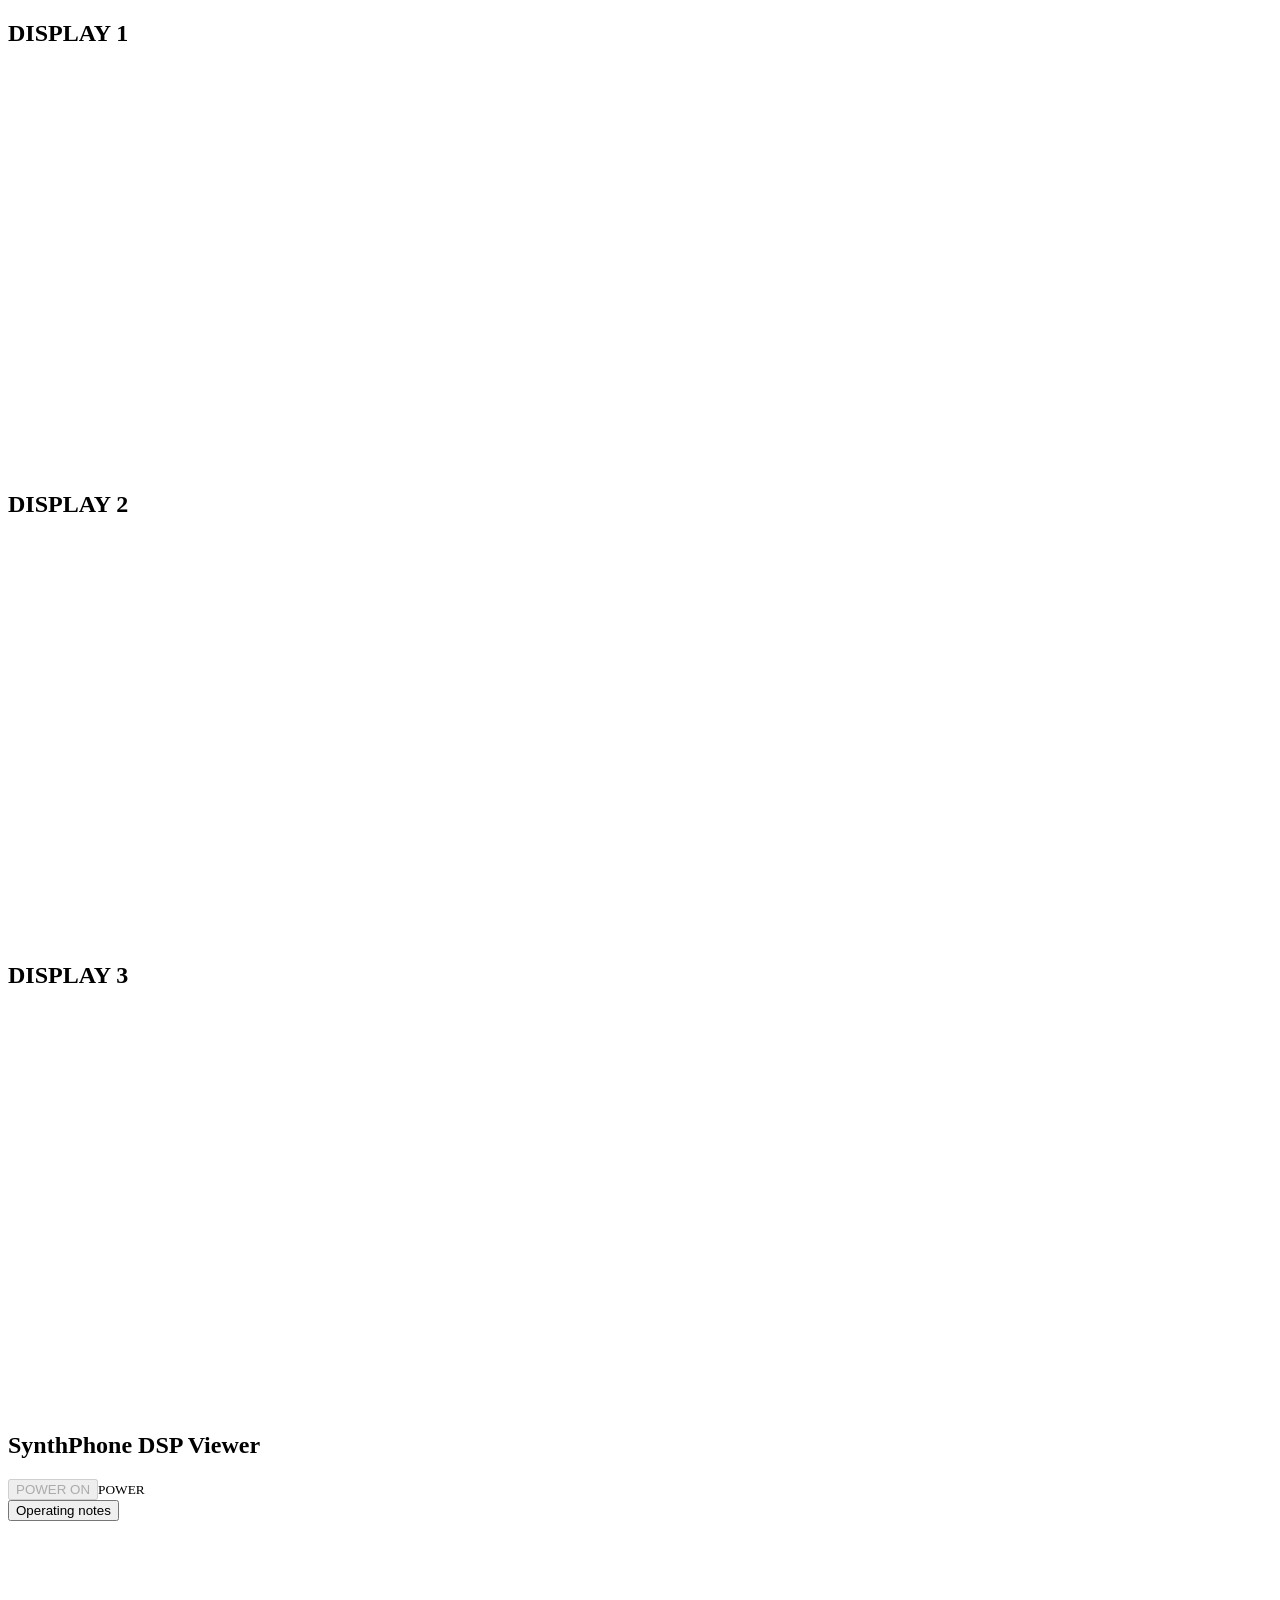
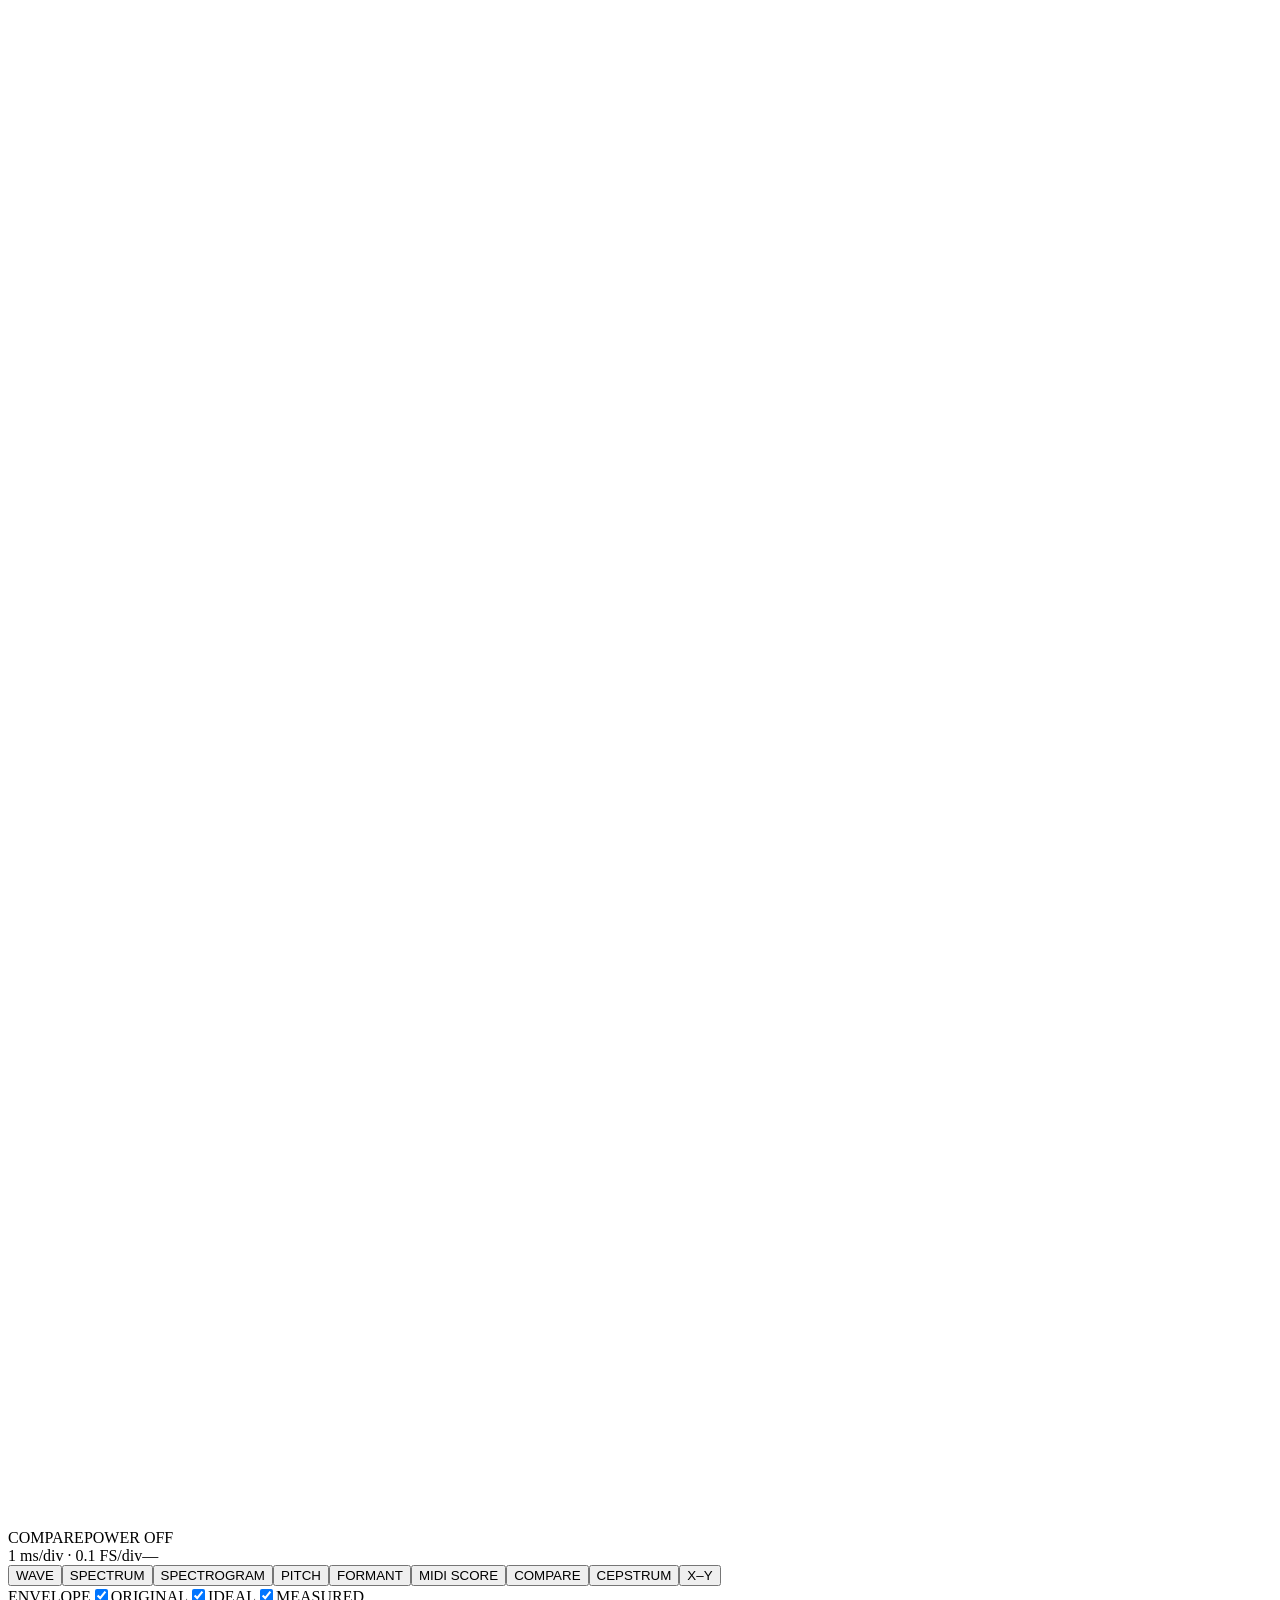
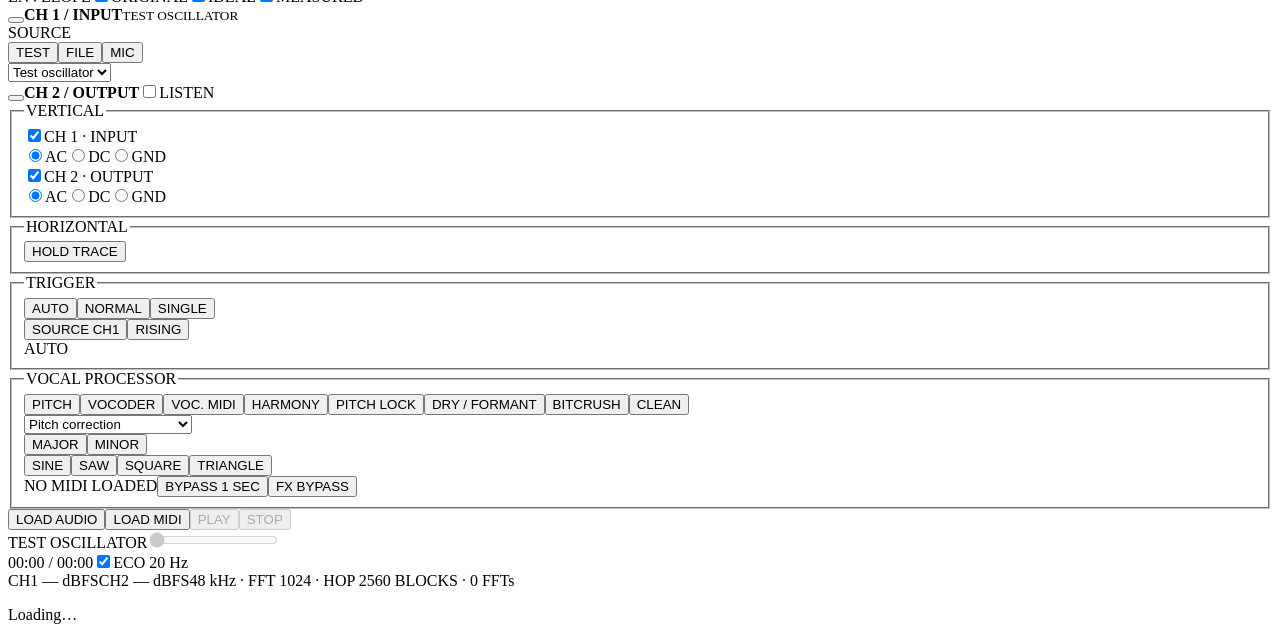
==== commit 19938673: "Compact oscilloscope faceplate and remove display toggle" ====
--- a/web/index.html
+++ b/web/index.html
@@ -2,14 +2,14 @@
 <html lang="en" data-build="__BUILD__" data-engine-src="__ENGINE__" data-worklet-src="__WORKLET__"><head><meta charset="utf-8"><meta name="viewport" content="width=device-width,initial-scale=1"><meta name="theme-color" content="#25383b"><meta name="description" content="SynthPhone DSP Viewer: a working Rust audio processor and oscilloscope for input/output waveform, spectrum, formant, pitch and MIDI analysis."><title>SynthPhone DSP Viewer</title><link rel="stylesheet" href="__BASE_CSS__"><link rel="stylesheet" href="__PHOTO_CSS__"><link rel="modulepreload" href="./__UI_JS__"><link rel="preload" as="fetch" type="application/wasm" href="./__UI_WASM__" crossorigin><link rel="preload" as="image" type="image/avif" href="./assets/enclosure.avif" fetchpriority="high"><link rel="preload" as="image" type="image/avif" href="./assets/crt.avif"></head>
 <body><main class="bench"><div class="scope-handle" aria-hidden="true"></div><section id="analysis-bay" class="analysis-bay" aria-label="Additional displays"><div class="aux-unit"><h2>DISPLAY 1</h2><div class="aux-hood"><canvas id="aux-0" width="600" height="400" role="img" aria-label="Signal measurement 1"></canvas></div><div class="knob-mount medium aux-selector" data-id="aux-view-0" data-label="VIEW" data-values="1,2,3,4,5,7,8" data-default="3" data-ticks="SPEC,GRAM,PITCH,ENV,MIDI,CEP,X–Y"></div></div><div class="aux-unit"><h2>DISPLAY 2</h2><div class="aux-hood"><canvas id="aux-1" width="600" height="400" role="img" aria-label="Signal measurement 2"></canvas></div><div class="knob-mount medium aux-selector" data-id="aux-view-1" data-label="VIEW" data-values="1,2,3,4,5,7,8" data-default="4" data-ticks="SPEC,GRAM,PITCH,ENV,MIDI,CEP,X–Y"></div></div><div class="aux-unit"><h2>DISPLAY 3</h2><div class="aux-hood"><canvas id="aux-2" width="600" height="400" role="img" aria-label="Signal measurement 3"></canvas></div><div class="knob-mount medium aux-selector" data-id="aux-view-2" data-label="VIEW" data-values="1,2,3,4,5,7,8" data-default="5" data-ticks="SPEC,GRAM,PITCH,ENV,MIDI,CEP,X–Y"></div></div></section><section class="instrument" data-mode="1" aria-label="SynthPhone DSP Viewer oscilloscope">
 <div class="fastener top-left" aria-hidden="true"></div><div class="fastener top-right" aria-hidden="true"></div><div class="fastener bottom-left" aria-hidden="true"></div><div class="fastener bottom-right" aria-hidden="true"></div>
-<header class="nameplate"><h1><span>SynthPhone</span> DSP Viewer</h1><span class="plate-spec">AUDIO SIGNAL PROCESSOR</span><button id="analysis-toggle" aria-expanded="true" aria-controls="analysis-bay">DISPLAYS</button><button id="help-button" class="flat-button" aria-controls="manual" aria-expanded="false">Operating notes</button></header>
+<header class="nameplate"><h1><span>SynthPhone</span> DSP Viewer</h1><div class="power-control"><span id="power-led" class="indicator"></span><button id="power" disabled aria-label="Power" class="power-rocker" aria-pressed="false">POWER ON</button><small>POWER</small></div><button id="help-button" class="flat-button" aria-controls="manual" aria-expanded="false">Operating notes</button></header>
 <div class="front-panel"><div class="display-column">
 <div class="crt-hood"><div class="hood-inner"><div class="crt-glass"><canvas id="grid" width="1000" height="800" aria-hidden="true"></canvas><canvas id="scope" width="1000" height="800" aria-label="Live input and output measurement display"></canvas><div class="crt-readout crt-top"><span id="view-label">COMPARE</span><span id="screen-state">POWER OFF</span></div><div class="crt-readout crt-bottom"><span id="screen-scale">1 ms/div · 0.1 FS/div</span><span id="measurement">—</span></div><div class="glass-reflection" aria-hidden="true"></div></div></div></div>
 <div class="measurement-bank" role="group" aria-label="Display measurement"><button data-view="0">WAVE</button><button data-view="1">SPECTRUM</button><button data-view="2">SPECTROGRAM</button><button data-view="3">PITCH</button><button data-view="4">FORMANT</button><button data-view="5">MIDI SCORE</button><button data-view="6" class="selected" aria-pressed="true">COMPARE</button><button data-view="7">CEPSTRUM</button><button data-view="8">X–Y</button></div>
-<div class="crt-adjustments"><div class="knob-mount small" data-id="intensity" data-label="INTENSITY" data-min="0.1" data-max="1" data-step="0.01" data-default="0.7" data-ticks="LOW,MID,HIGH"></div><div class="knob-mount small" data-id="focus" data-label="FOCUS" data-min="0" data-max="1" data-step="0.01" data-default="0.12" data-ticks="SHARP,SOFT"></div><div class="knob-mount small" data-id="illumination" data-label="GRATICULE" data-min="0" data-max="1" data-step="0.01" data-default="0.45" data-ticks="DIM,BRIGHT"></div><div class="knob-mount small" data-id="persistence" data-label="PERSISTENCE" data-min="0" data-max="1" data-step="0.01" data-default="0.15" data-ticks="OFF,LONG"></div><div class="power-control"><span id="power-led" class="indicator"></span><button id="power" disabled aria-label="Power" class="power-rocker" aria-pressed="false">POWER ON</button><small>POWER</small></div></div>
+<div class="display-utilities"><div class="crt-adjustments"><div class="knob-mount small" data-id="intensity" data-label="INTENSITY" data-min="0.1" data-max="1" data-step="0.01" data-default="0.7" data-ticks="LOW,MID,HIGH"></div><div class="knob-mount small" data-id="focus" data-label="FOCUS" data-min="0" data-max="1" data-step="0.01" data-default="0.12" data-ticks="SHARP,SOFT"></div><div class="knob-mount small" data-id="illumination" data-label="GRATICULE" data-min="0" data-max="1" data-step="0.01" data-default="0.45" data-ticks="DIM,BRIGHT"></div><div class="knob-mount small" data-id="persistence" data-label="PERSISTENCE" data-min="0" data-max="1" data-step="0.01" data-default="0.15" data-ticks="OFF,LONG"></div></div>
 <div class="overlay-switches" role="group" aria-label="Spectral envelope curves"><span>ENVELOPE</span><label><input id="env-before" type="checkbox" checked>ORIGINAL</label><label><input id="env-ideal" type="checkbox" checked>IDEAL</label><label><input id="env-actual" type="checkbox" checked>MEASURED</label></div>
 <div class="patch-row"><div class="patch-point"><button id="patch-input" class="bnc" aria-label="Input connector: load audio file"><span></span></button><b>CH 1 / INPUT</b><small id="source-name">TEST OSCILLATOR</small></div><div class="source-switch"><span>SOURCE</span><div class="button-strip" role="group" aria-label="Audio source"><button data-source="tone" class="selected">TEST</button><button data-source="file">FILE</button><button data-source="mic">MIC</button></div><select id="source" class="sr-only" aria-label="Audio source"><option value="tone">Test oscillator</option><option value="file">Audio file</option><option value="mic">Microphone</option></select><div class="knob-mount tiny" data-id="test-frequency" data-label="TEST / Hz" data-min="50" data-max="2000" data-step="1" data-default="220" data-ticks="50,440,2k"></div></div><div class="patch-point"><button id="patch-output" class="bnc" aria-label="Output connector: toggle listening" aria-pressed="false"><span></span></button><b>CH 2 / OUTPUT</b><label class="listen-label"><input type="checkbox" id="monitor">LISTEN</label></div></div>
-</div>
+</div></div>
 <div class="controls-column"><div class="scope-controls">
 <fieldset class="vertical-bank"><legend>VERTICAL</legend><div class="channel-pair"><div class="channel-control"><label class="channel-enable"><input id="show-a" type="checkbox" checked>CH 1 · INPUT</label><div class="knob-mount small" data-id="position-a" data-label="POSITION" data-min="-3" data-max="3" data-step="0.05" data-default="1.35" data-ticks="−3,0,+3"></div><div class="knob-mount large" data-id="vertical" data-label="FS / DIV" data-values="0.01,0.02,0.05,0.1,0.2,0.5,1" data-default="4" data-ticks=".01,.02,.05,.1,.2,.5,1"></div><div class="coupling" role="radiogroup" aria-label="Input coupling"><label><input type="radio" name="coupling-a" value="0" checked>AC</label><label><input type="radio" name="coupling-a" value="1">DC</label><label><input type="radio" name="coupling-a" value="2">GND</label></div></div><div class="channel-control"><label class="channel-enable"><input id="show-b" type="checkbox" checked>CH 2 · OUTPUT</label><div class="knob-mount small" data-id="position-b" data-label="POSITION" data-min="-3" data-max="3" data-step="0.05" data-default="-1.35" data-ticks="−3,0,+3"></div><div class="knob-mount large" data-id="vertical-out" data-label="FS / DIV" data-values="0.01,0.02,0.05,0.1,0.2,0.5,1" data-default="4" data-ticks=".01,.02,.05,.1,.2,.5,1"></div><div class="coupling" role="radiogroup" aria-label="Output coupling"><label><input type="radio" name="coupling-b" value="0" checked>AC</label><label><input type="radio" name="coupling-b" value="1">DC</label><label><input type="radio" name="coupling-b" value="2">GND</label></div></div></div></fieldset>
 <div class="sweep-trigger"><fieldset class="horizontal-bank"><legend>HORIZONTAL</legend><div class="knob-mount large" data-id="timebase" data-label="ms / DIV" data-values="0.1,0.2,0.5,1,2" data-default="3" data-ticks=".1,.2,.5,1,2"></div><button id="freeze" class="square-button" aria-pressed="false">HOLD TRACE</button></fieldset><fieldset class="trigger-bank"><legend>TRIGGER</legend><div class="button-strip" role="group" aria-label="Trigger mode"><button data-trigger="0" class="selected">AUTO</button><button data-trigger="1">NORMAL</button><button data-trigger="2">SINGLE</button></div><div class="knob-mount small" data-id="trigger-level" data-label="LEVEL / FS" data-min="-1" data-max="1" data-step="0.01" data-default="0" data-ticks="−1,0,+1"></div><div class="trigger-switches"><button id="trigger-source" aria-pressed="false">SOURCE CH1</button><button id="trigger-slope" aria-pressed="false">RISING</button></div><span id="trigger-led" class="trigger-lamp">AUTO</span></fieldset></div>
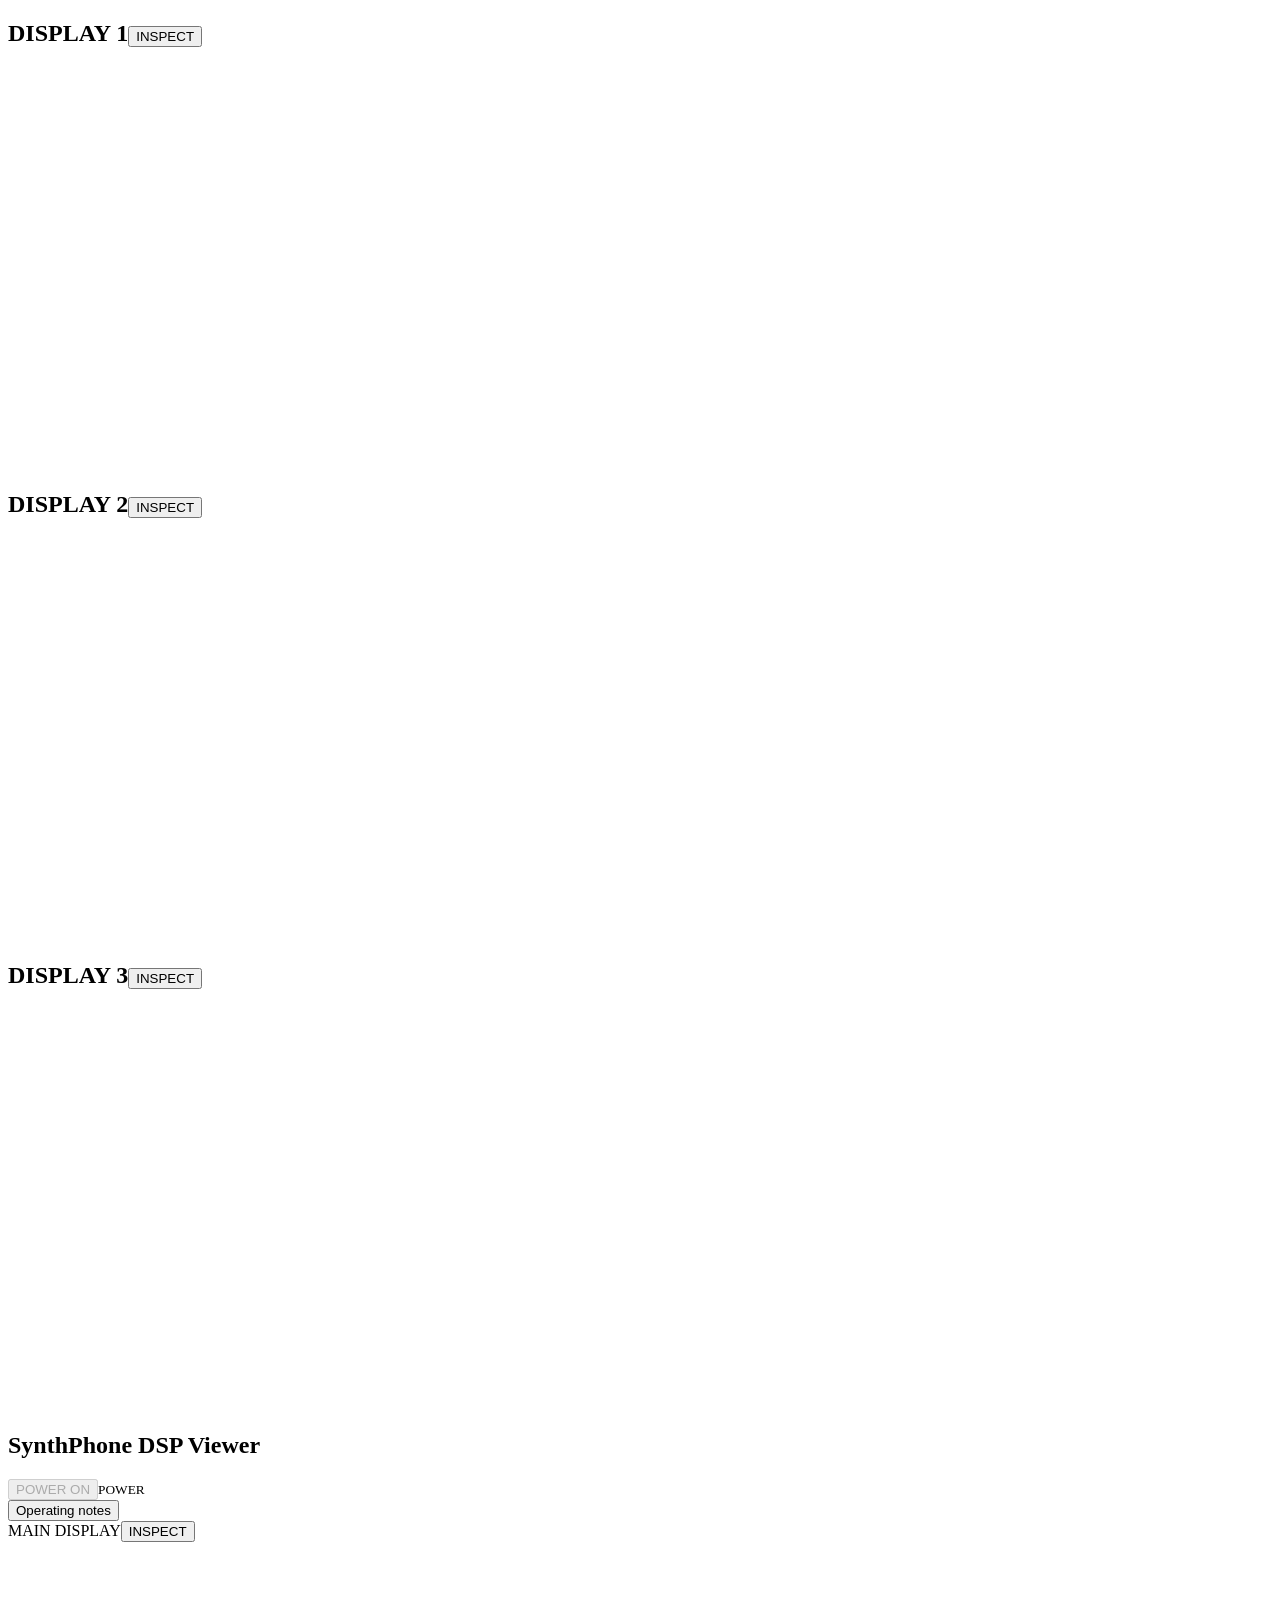
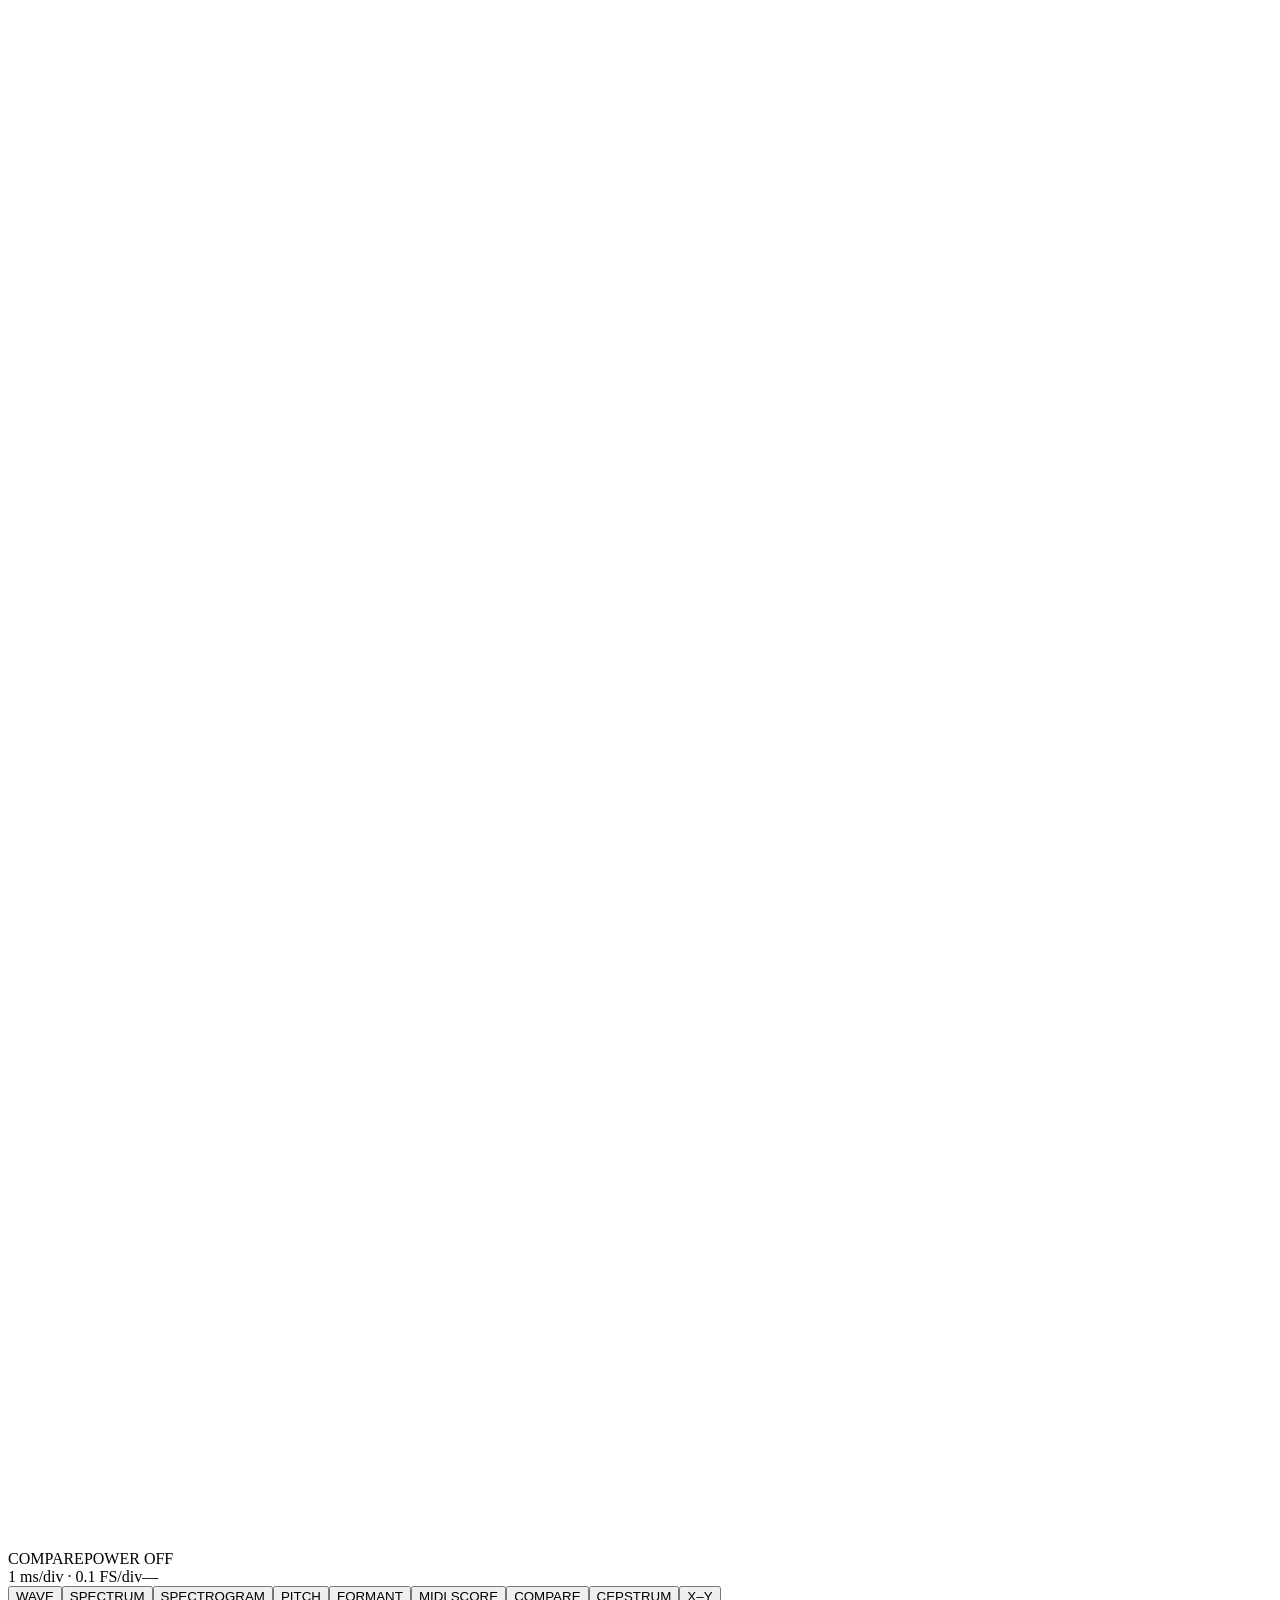
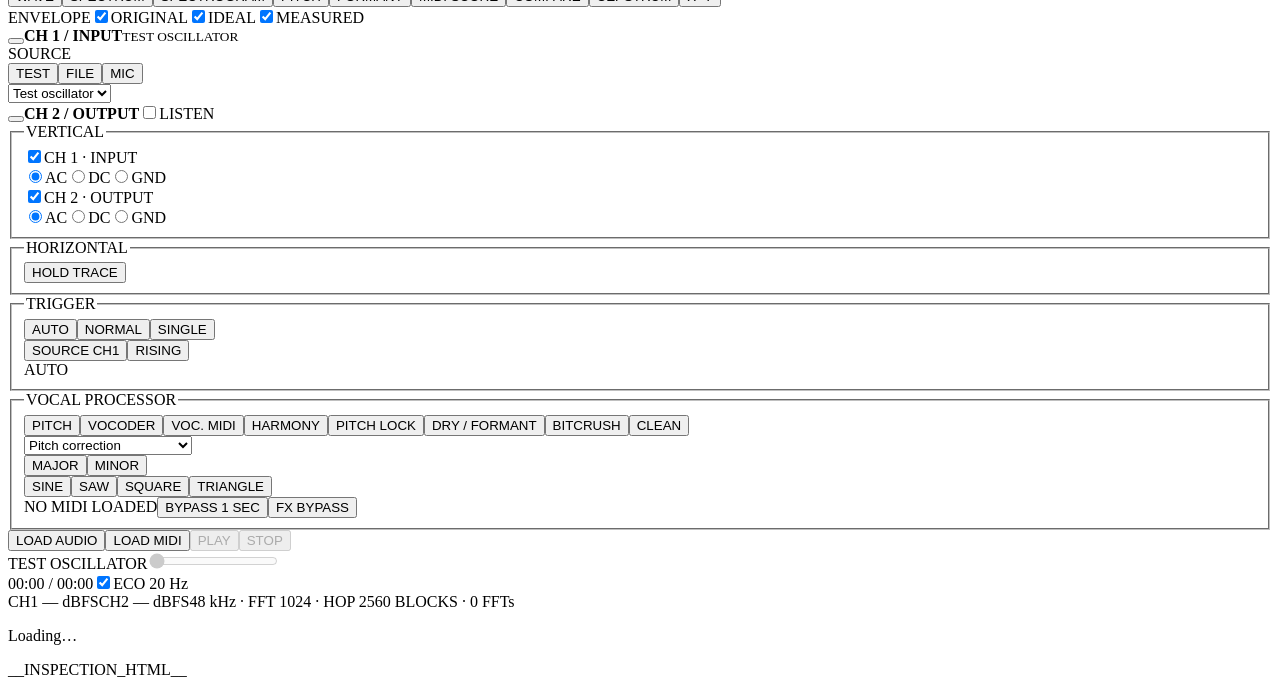
==== commit 63406e3b: "Prepare controls at build time and show live cursor readings" ====
--- a/web/index.html
+++ b/web/index.html
@@ -1,10 +1,10 @@
 <!doctype html>
 <html lang="en" data-build="__BUILD__" data-engine-src="__ENGINE__" data-worklet-src="__WORKLET__"><head><meta charset="utf-8"><meta name="viewport" content="width=device-width,initial-scale=1"><meta name="theme-color" content="#25383b"><meta name="description" content="SynthPhone DSP Viewer: a working Rust audio processor and oscilloscope for input/output waveform, spectrum, formant, pitch and MIDI analysis."><title>SynthPhone DSP Viewer</title><link rel="stylesheet" href="__BASE_CSS__"><link rel="stylesheet" href="__PHOTO_CSS__"><link rel="modulepreload" href="./__UI_JS__"><link rel="preload" as="fetch" type="application/wasm" href="./__UI_WASM__" crossorigin><link rel="preload" as="image" type="image/avif" href="./assets/enclosure.avif" fetchpriority="high"><link rel="preload" as="image" type="image/avif" href="./assets/crt.avif"></head>
-<body><main class="bench"><div class="scope-handle" aria-hidden="true"></div><section id="analysis-bay" class="analysis-bay" aria-label="Additional displays"><div class="aux-unit"><h2>DISPLAY 1</h2><div class="aux-hood"><canvas id="aux-0" width="600" height="400" role="img" aria-label="Signal measurement 1"></canvas></div><div class="knob-mount medium aux-selector" data-id="aux-view-0" data-label="VIEW" data-values="1,2,3,4,5,7,8" data-default="3" data-ticks="SPEC,GRAM,PITCH,ENV,MIDI,CEP,X–Y"></div></div><div class="aux-unit"><h2>DISPLAY 2</h2><div class="aux-hood"><canvas id="aux-1" width="600" height="400" role="img" aria-label="Signal measurement 2"></canvas></div><div class="knob-mount medium aux-selector" data-id="aux-view-1" data-label="VIEW" data-values="1,2,3,4,5,7,8" data-default="4" data-ticks="SPEC,GRAM,PITCH,ENV,MIDI,CEP,X–Y"></div></div><div class="aux-unit"><h2>DISPLAY 3</h2><div class="aux-hood"><canvas id="aux-2" width="600" height="400" role="img" aria-label="Signal measurement 3"></canvas></div><div class="knob-mount medium aux-selector" data-id="aux-view-2" data-label="VIEW" data-values="1,2,3,4,5,7,8" data-default="5" data-ticks="SPEC,GRAM,PITCH,ENV,MIDI,CEP,X–Y"></div></div></section><section class="instrument" data-mode="1" aria-label="SynthPhone DSP Viewer oscilloscope">
+<body><main class="bench"><div class="scope-handle" aria-hidden="true"></div><section id="analysis-bay" class="analysis-bay" aria-label="Additional displays"><div class="aux-unit"><h2>DISPLAY 1<button id="inspect-screen-1" class="inspect-launcher" aria-label="Inspect display 1" aria-expanded="false" aria-controls="inspection-home">INSPECT</button></h2><div class="aux-hood"><canvas id="aux-0" width="600" height="400" role="img" aria-label="Signal measurement 1"></canvas><output class="screen-meter" id="screen-meter-1"></output></div><div class="knob-mount medium aux-selector" data-id="aux-view-0" data-label="VIEW" data-values="1,2,3,4,5,7,8" data-default="3" data-ticks="SPEC,GRAM,PITCH,ENV,MIDI,CEP,X–Y"></div></div><div class="aux-unit"><h2>DISPLAY 2<button id="inspect-screen-2" class="inspect-launcher" aria-label="Inspect display 2" aria-expanded="false" aria-controls="inspection-home">INSPECT</button></h2><div class="aux-hood"><canvas id="aux-1" width="600" height="400" role="img" aria-label="Signal measurement 2"></canvas><output class="screen-meter" id="screen-meter-2"></output></div><div class="knob-mount medium aux-selector" data-id="aux-view-1" data-label="VIEW" data-values="1,2,3,4,5,7,8" data-default="4" data-ticks="SPEC,GRAM,PITCH,ENV,MIDI,CEP,X–Y"></div></div><div class="aux-unit"><h2>DISPLAY 3<button id="inspect-screen-3" class="inspect-launcher" aria-label="Inspect display 3" aria-expanded="false" aria-controls="inspection-home">INSPECT</button></h2><div class="aux-hood"><canvas id="aux-2" width="600" height="400" role="img" aria-label="Signal measurement 3"></canvas><output class="screen-meter" id="screen-meter-3"></output></div><div class="knob-mount medium aux-selector" data-id="aux-view-2" data-label="VIEW" data-values="1,2,3,4,5,7,8" data-default="5" data-ticks="SPEC,GRAM,PITCH,ENV,MIDI,CEP,X–Y"></div></div></section><section class="instrument" data-mode="1" aria-label="SynthPhone DSP Viewer oscilloscope">
 <div class="fastener top-left" aria-hidden="true"></div><div class="fastener top-right" aria-hidden="true"></div><div class="fastener bottom-left" aria-hidden="true"></div><div class="fastener bottom-right" aria-hidden="true"></div>
 <header class="nameplate"><h1><span>SynthPhone</span> DSP Viewer</h1><div class="power-control"><span id="power-led" class="indicator"></span><button id="power" disabled aria-label="Power" class="power-rocker" aria-pressed="false">POWER ON</button><small>POWER</small></div><button id="help-button" class="flat-button" aria-controls="manual" aria-expanded="false">Operating notes</button></header>
 <div class="front-panel"><div class="display-column">
-<div class="crt-hood"><div class="hood-inner"><div class="crt-glass"><canvas id="grid" width="1000" height="800" aria-hidden="true"></canvas><canvas id="scope" width="1000" height="800" aria-label="Live input and output measurement display"></canvas><div class="crt-readout crt-top"><span id="view-label">COMPARE</span><span id="screen-state">POWER OFF</span></div><div class="crt-readout crt-bottom"><span id="screen-scale">1 ms/div · 0.1 FS/div</span><span id="measurement">—</span></div><div class="glass-reflection" aria-hidden="true"></div></div></div></div>
+<div class="main-screen"><div class="screen-label"><span>MAIN DISPLAY</span><button id="inspect-screen-0" class="inspect-launcher" aria-label="Inspect main display" aria-expanded="false" aria-controls="inspection-home">INSPECT</button></div><div class="crt-hood"><div class="hood-inner"><div class="crt-glass"><canvas id="grid" width="1000" height="800" aria-hidden="true"></canvas><canvas id="scope" width="1000" height="800" aria-label="Live input and output measurement display"></canvas><div class="crt-readout crt-top"><span id="view-label">COMPARE</span><span id="screen-state">POWER OFF</span></div><div class="crt-readout crt-bottom"><span id="screen-scale">1 ms/div · 0.1 FS/div</span><span id="measurement">—</span></div><div class="glass-reflection" aria-hidden="true"></div></div></div><output class="screen-meter" id="screen-meter-0"></output></div></div>
 <div class="measurement-bank" role="group" aria-label="Display measurement"><button data-view="0">WAVE</button><button data-view="1">SPECTRUM</button><button data-view="2">SPECTROGRAM</button><button data-view="3">PITCH</button><button data-view="4">FORMANT</button><button data-view="5">MIDI SCORE</button><button data-view="6" class="selected" aria-pressed="true">COMPARE</button><button data-view="7">CEPSTRUM</button><button data-view="8">X–Y</button></div>
 <div class="display-utilities"><div class="crt-adjustments"><div class="knob-mount small" data-id="intensity" data-label="INTENSITY" data-min="0.1" data-max="1" data-step="0.01" data-default="0.7" data-ticks="LOW,MID,HIGH"></div><div class="knob-mount small" data-id="focus" data-label="FOCUS" data-min="0" data-max="1" data-step="0.01" data-default="0.12" data-ticks="SHARP,SOFT"></div><div class="knob-mount small" data-id="illumination" data-label="GRATICULE" data-min="0" data-max="1" data-step="0.01" data-default="0.45" data-ticks="DIM,BRIGHT"></div><div class="knob-mount small" data-id="persistence" data-label="PERSISTENCE" data-min="0" data-max="1" data-step="0.01" data-default="0.15" data-ticks="OFF,LONG"></div></div>
 <div class="overlay-switches" role="group" aria-label="Spectral envelope curves"><span>ENVELOPE</span><label><input id="env-before" type="checkbox" checked>ORIGINAL</label><label><input id="env-ideal" type="checkbox" checked>IDEAL</label><label><input id="env-actual" type="checkbox" checked>MEASURED</label></div>
@@ -22,5 +22,6 @@
 <div class="transport"><button id="load-audio">LOAD AUDIO</button><button id="load-midi">LOAD MIDI</button><button id="play" disabled>PLAY</button><button id="stop" disabled>STOP</button><div class="seek-control"><label id="transport-name" for="seek">TEST OSCILLATOR</label><input id="seek" type="range" min="0" max="1000" value="0" step="0.5" aria-label="Audio file position" disabled></div><output id="play-time">00:00 / 00:00</output><label class="eco-switch"><input id="eco" type="checkbox" checked>ECO 20 Hz</label></div>
 <div class="measurement-strip"><span>CH1 <output id="input-level">— dBFS</output></span><span>CH2 <output id="output-level">— dBFS</output></span><span id="engine-info">48 kHz · FFT 1024 · HOP 256</span><span id="stats" title="FFT count and operation comparisons are estimates; the audio block count is measured.">0 BLOCKS · 0 FFTs</span></div><p id="status" role="status" aria-live="polite">Loading…</p><input hidden id="audio-file" type="file" accept="audio/*"><input hidden id="midi-file" type="file" accept=".mid,.midi">
 </section><div class="folding-stand" aria-hidden="true"><span></span></div>
-<section id="manual" class="operating-notes" hidden><h2>Operating notes</h2><p>Power on starts the selected input. Load an audio file or use the built-in test oscillator; microphone input starts muted. Enable LISTEN at the output connector to hear the processor. Use headphones with a microphone.</p><p>Drag a knob around its center or vertically; use its arrow keys or mouse wheel for small adjustments, Shift for finer movement, and double-click to reset. Channel scale and position affect the display. FS/div means normalized audio full scale, not calibrated electrical volts.</p><p>AUTO shows the current capture even without a trigger. NORMAL waits for a matching edge. SINGLE captures one triggered waveform and holds it; press SINGLE to re-arm. HOLD freezes the display while audio continues. Intensity, focus, graticule and persistence adjust the CRT display.</p><p>COMPARE shows input/output waveforms, spectra, spectrograms and pitch together. SPECTRUM and FORMANT include original, ideal shifted and measured spectral envelopes. MIDI SCORE shows the loaded melody and active target. CEPSTRUM and X–Y are additional views.</p><p>Pitch, vocoder, MIDI vocoder, eight-note harmony, MIDI pitch lock and dry/formant modes preserve the original viewer's controls. Pitch and harmony shifts span −12 to +24 semitones; formant shift spans −24 to +24. Bitcrush and rate reduction operate before the vocal effect. Pitch lock passes through before the first MIDI target, then holds the last target across rests. MIDI and audio restart together when seeking or looping an audio file.</p><p>Audio and MIDI stay in your browser. This instrument uses the shared Rust DSP library; it is not the Virtual Daisy ARM emulator. Fixed 1024-point FFT, 256-sample hop. The audio adapter adds roughly 21.3 ms at 48 kHz, plus browser/device latency. Harmony correction interpolates targets in pitch space. Browser decoding may resample a file to the audio context rate.</p><p>Original feature parity and the reference-photo critique are in the <a href="https://github.com/nathansbradshaw/synthphone-diagrams/tree/main/docs">source documentation</a>. <a href="https://github.com/nathansbradshaw/synthphone-diagrams">Source</a> · AI made · <a href="https://0rwx.com/">0rwx X</a></p></section></main>
+<section id="manual" class="operating-notes" hidden><h2>Operating notes</h2><p><b>Screen shortcuts:</b> I opens the selected screen’s INSPECT panel; H or Space holds every display; C toggles cursors; A/B selects a cursor; +/− zooms; [ / ] pans; F auto-fits; E enlarges; Escape restores; S saves a PNG; ? opens these notes. Use INSPECT on each bezel for Measure, View and Capture tools. Hover or focus a button for its shortcut. Shortcuts pause while editing an input.</p><p>Tap a screen to enlarge it. With cursors on, tap or drag to place A/B. Focus a screen and use arrow keys to move the selected cursor; Shift moves finely. Move over a screen for live X/Y values beside the crosshair. These are axis coordinates, rather than values snapped to a trace. Matching time or frequency axes share vertical cursors. Time uses the capture clock; a cursor outside a screen’s capture stays off-screen. Zoom and pan inspect stored data; they do not add history or change audio. Auto-fit resets the selected screen’s zoom and adjusts waveform height when a waveform is selected.</p><p>SAVE PNG downloads all four displays with cursor readings, current settings and capture time. Frequency cursors mark axis positions; FFT resolution is sample rate ÷ 1024 (46.875 Hz at 48 kHz). Fine cursor movement does not increase measurement resolution.</p><p>Power on starts the selected input. Load an audio file or use the built-in test oscillator; microphone input starts muted. Enable LISTEN at the output connector to hear the processor. Use headphones with a microphone.</p><p>Drag a knob around its center or vertically; use its arrow keys or mouse wheel for small adjustments, Shift for finer movement, and double-click to reset. Channel scale and position affect the display. FS/div means normalized audio full scale, not calibrated electrical volts.</p><p>AUTO shows the current capture even without a trigger. NORMAL waits for a matching edge. SINGLE captures one triggered waveform and holds it; press SINGLE to re-arm. HOLD freezes the display while audio continues. Intensity, focus, graticule and persistence adjust the CRT display.</p><p>COMPARE shows input/output waveforms, spectra, spectrograms and pitch together. SPECTRUM and FORMANT include original, ideal shifted and measured spectral envelopes. MIDI SCORE shows the loaded melody and active target. CEPSTRUM and X–Y are additional views.</p><p>Pitch, vocoder, MIDI vocoder, eight-note harmony, MIDI pitch lock and dry/formant modes preserve the original viewer's controls. Pitch and harmony shifts span −12 to +24 semitones; formant shift spans −24 to +24. Bitcrush and rate reduction operate before the vocal effect. Pitch lock passes through before the first MIDI target, then holds the last target across rests. MIDI and audio restart together when seeking or looping an audio file.</p><p>Audio and MIDI stay in your browser. This instrument uses the shared Rust DSP library; it is not the Virtual Daisy ARM emulator. Fixed 1024-point FFT, 256-sample hop. The audio adapter adds roughly 21.3 ms at 48 kHz, plus browser/device latency. Harmony correction interpolates targets in pitch space. Browser decoding may resample a file to the audio context rate.</p><p>Original feature parity and the reference-photo critique are in the <a href="https://github.com/nathansbradshaw/synthphone-diagrams/tree/main/docs">source documentation</a>. <a href="https://github.com/nathansbradshaw/synthphone-diagrams">Source</a> · AI made · <a href="https://0rwx.com/">0rwx X</a></p></section></main>
+__INSPECTION_HTML__
 <script type="module">import init,{mount} from './__UI_JS__';try{await init({module_or_path:'./__UI_WASM__'});mount();}catch(e){document.getElementById('status').textContent='Could not start: '+e;console.error(e);}</script></body></html>
